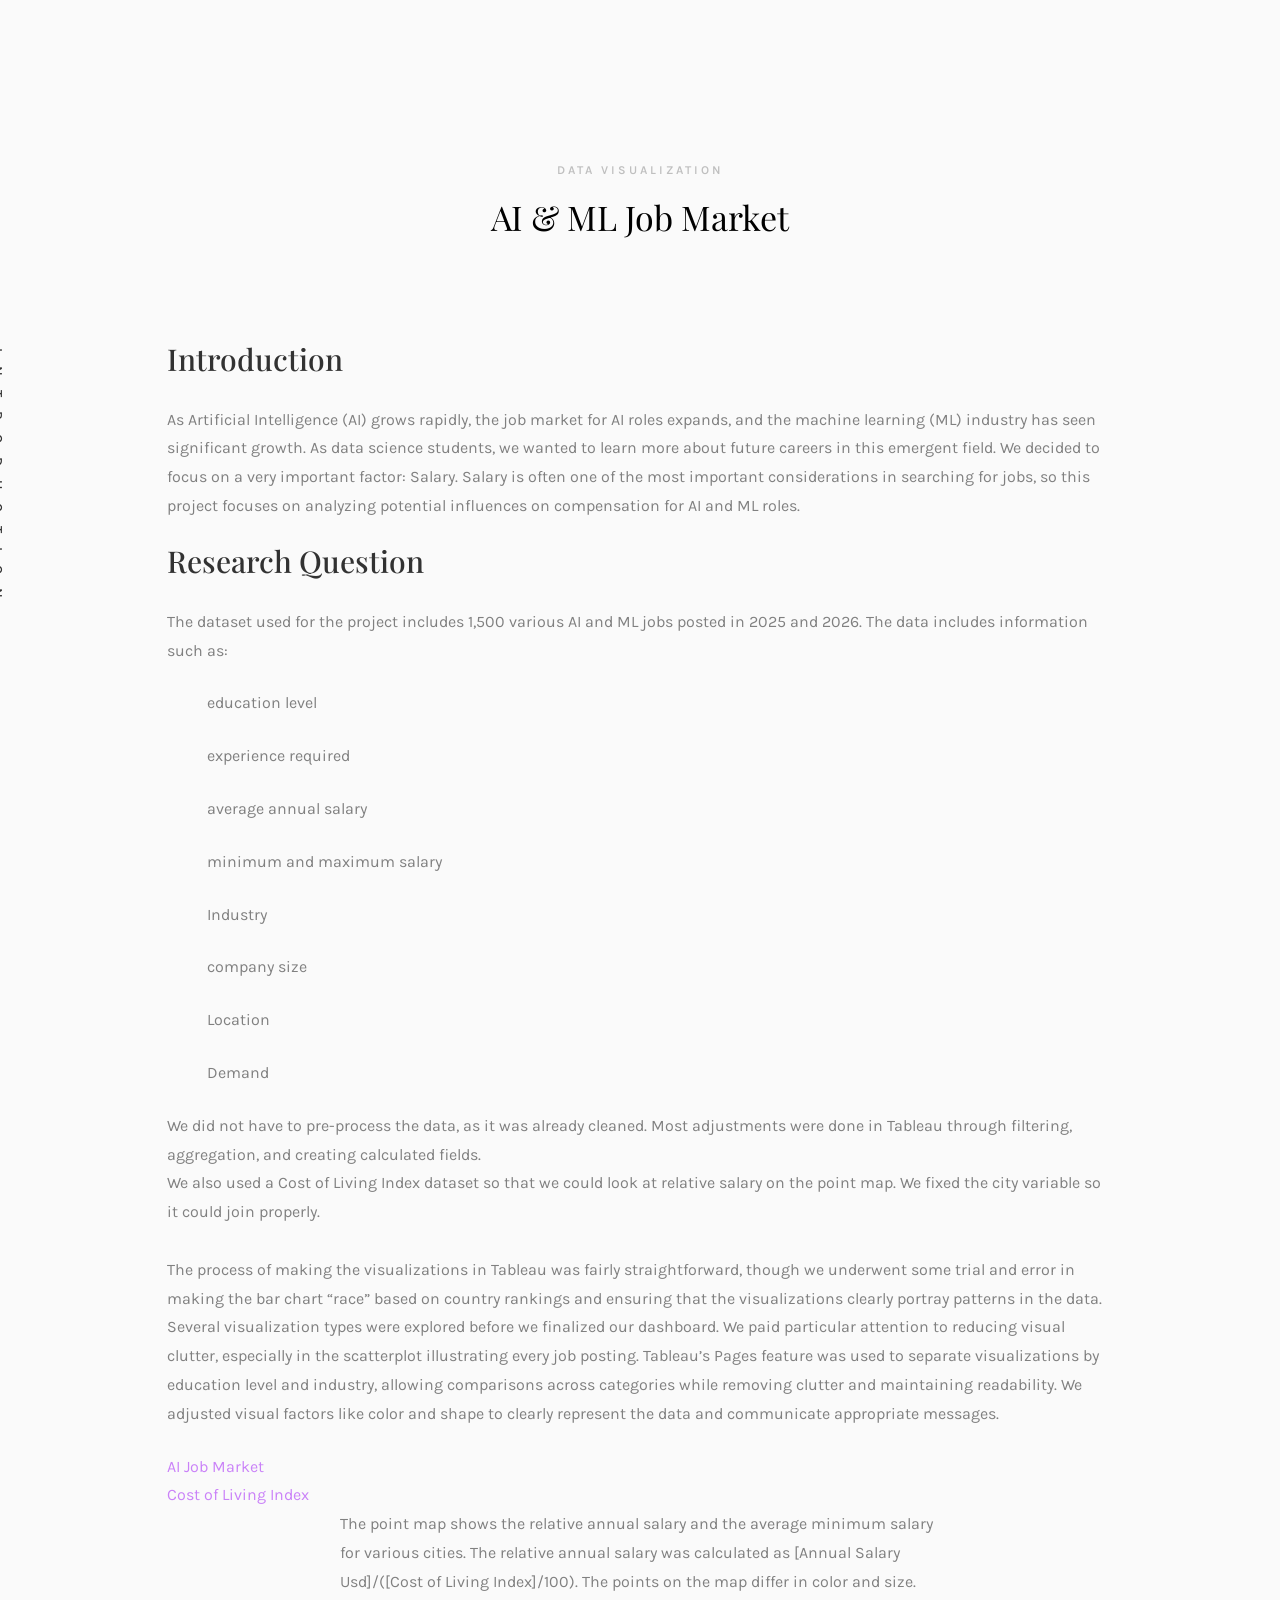
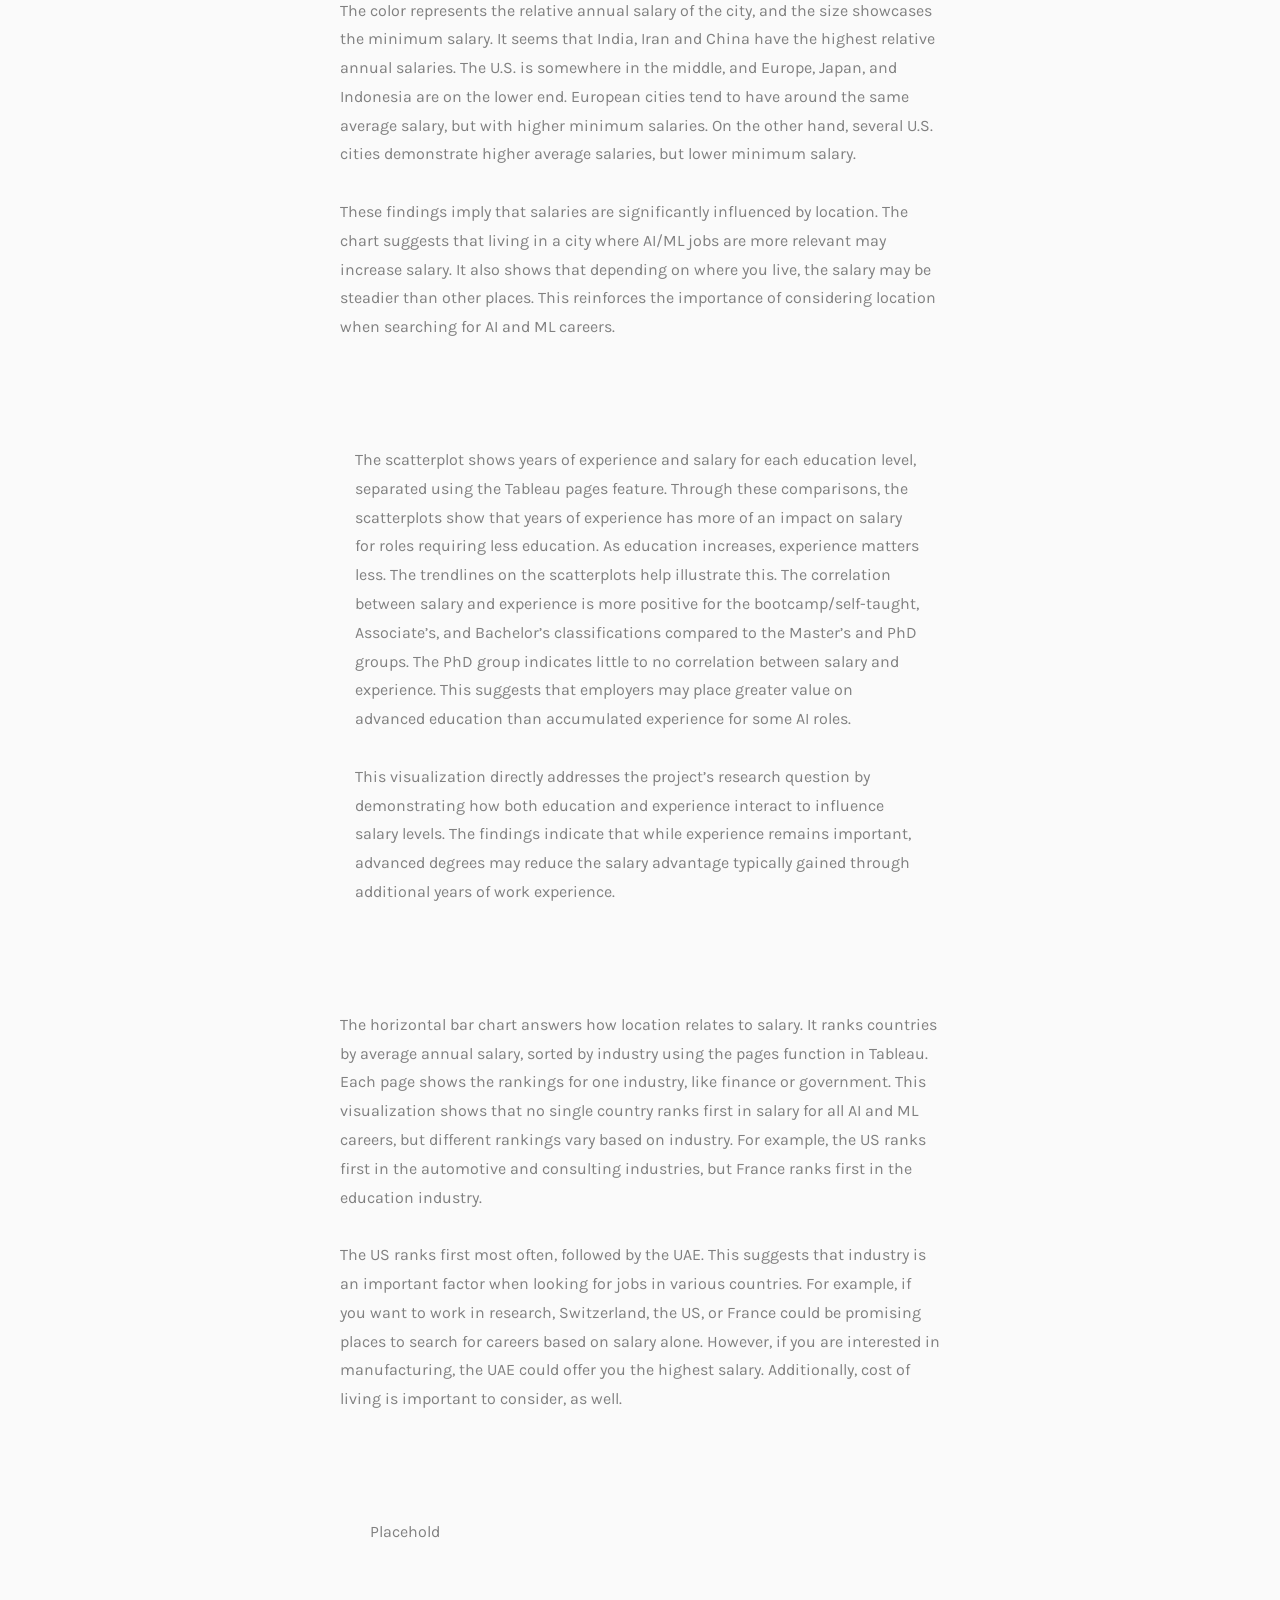
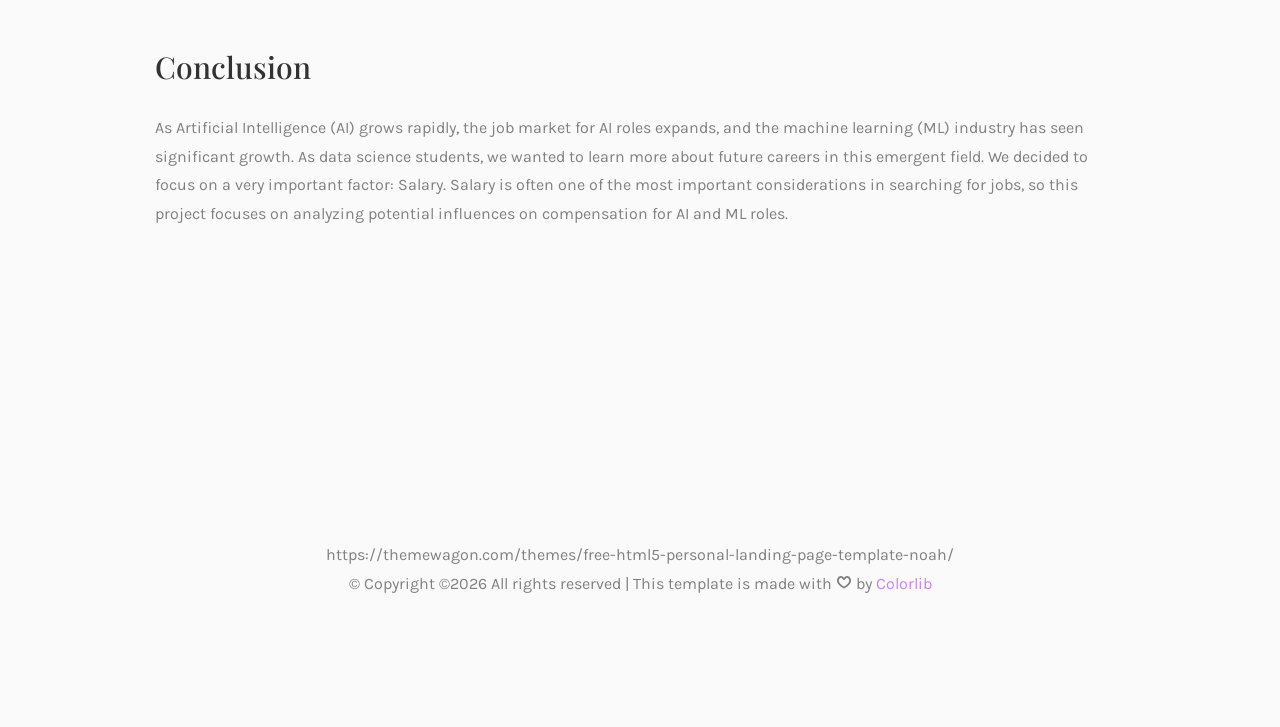
==== noah-master/index.html @ bf709974 "commit" ====
<!DOCTYPE HTML>
<html>
	<head>
	<meta charset="utf-8">
	<meta http-equiv="X-UA-Compatible" content="IE=edge">
	<title>Final Project</title>
	<meta name="viewport" content="width=device-width, initial-scale=1">
	<meta name="description" content="" />
	<meta name="keywords" content="" />
	<meta name="author" content="" />

	<link href="https://fonts.googleapis.com/css?family=Karla:400,700" rel="stylesheet">
	<link href="https://fonts.googleapis.com/css?family=Playfair+Display:400,400i,700" rel="stylesheet">
	
	<!-- Animate.css -->
	<link rel="stylesheet" href="css/animate.css">
	<!-- Icomoon Icon Fonts-->
	<link rel="stylesheet" href="css/icomoon.css">
	<!-- Bootstrap  -->
	<link rel="stylesheet" href="css/bootstrap.css">
	<!-- Owl Carousel -->
	<link rel="stylesheet" href="css/owl.carousel.min.css">
	<link rel="stylesheet" href="css/owl.theme.default.min.css">
	<!-- Magnific Popup -->
	<link rel="stylesheet" href="css/magnific-popup.css">

	<link rel="stylesheet" href="css/style.css">


	<!-- Modernizr JS -->
	<script src="js/modernizr-2.6.2.min.js"></script>
	<!-- FOR IE9 below -->
	<!--[if lt IE 9]>
	<script src="js/respond.min.js"></script>
	<![endif]-->

	</head>
	<body>	
	<div id="colorlib-page">
		<header>
		</header>
		<div id="colorlib-work">
			<div class="container">
				<div class="row">
					<div class="col-md-12 col-md-offset-0 text-center animate-box intro-heading">
						<span>DATA Visualization</span>
						<h2>AI & ML Job Market</h2>
					</div>
				</div>
				<div class="row">
					<div class="col-md-12">
						<div class="rotate">
							<h2 class="heading">Introduction</h2>
						</div>
					</div>
				</div>
				<div class="row">
					<div class="col-md-10 col-md-offset-1">
						<h2 class="heading">Introduction</h2>
						<p>
							As Artificial Intelligence (AI) grows rapidly, the job market for AI roles expands, and the machine learning (ML) industry has seen significant growth. As data science students, we wanted to learn more about future careers in this emergent field. We decided to focus on a very important factor: Salary. Salary is often one of the most important considerations in searching for jobs, so this project focuses on analyzing potential influences on compensation for AI and ML roles. 


						</p>
					</div>
				</div>
				<div class="row">
					<div class="col-md-10 col-md-offset-1">
						<h2 class="heading">Research Question</h2>
						<p>
							The dataset used for the project includes 1,500 various AI and ML jobs posted in 2025 and 2026. The data includes information such as:
						</p>
						<ul>
							<p>education level</p>
							<p>experience required</p>
							<p>average annual salary</p>
							<p>minimum and maximum salary</p>
							<p>Industry</p>
							<p>company size</p>
							<p>Location</p>
							<p>Demand</p>
						</ul>
						<p>
							We did not have to pre-process the data, as it was already cleaned. Most adjustments were done in Tableau through filtering, aggregation, and creating calculated fields.
							<br>We also used a Cost of Living Index dataset so that we could look at relative salary on the point map. We fixed the city variable so it could join properly. 

							<br><br>The process of making the visualizations in Tableau was fairly straightforward, though we underwent some trial and error in making the bar chart “race” based on country rankings and ensuring that the visualizations clearly portray patterns in the data. Several visualization types were explored before we finalized our dashboard. We paid particular attention to reducing visual clutter, especially in the scatterplot illustrating every job posting. Tableau’s Pages feature was used to separate visualizations by education level and industry, allowing comparisons across categories while removing clutter and maintaining readability. We adjusted visual factors like color and shape to clearly represent the data and communicate appropriate messages. 
							
						</p>
						<a href="https://www.kaggle.com/datasets/alitaqishah/ai-jobs-market-2025-2026-salaries">AI Job Market</a>
						<br><a href="https://github.com/prasertcbs/basic-dataset/blob/master/Cost_of_living_index.csv">Cost of Living Index</a>
						<br>
					</div>
				</div>
				<div class="row">
					<div class="col-md-10 col-md-offset-1">
						<div class="work-entry animate-box">
							<div class='tableauPlaceholder' id='viz1778435589645' style='position: relative'><noscript><a href='#'><img alt='Cities Relative Annual Salary &amp; Minimum Salary ' src='https:&#47;&#47;public.tableau.com&#47;static&#47;images&#47;Ci&#47;CitiesRelativeAnnualMinimumSalary&#47;PointMap&#47;1_rss.png' style='border: none' /></a></noscript><object class='tableauViz'  style='display:none;'><param name='host_url' value='https%3A%2F%2Fpublic.tableau.com%2F' /> <param name='embed_code_version' value='3' /> <param name='site_root' value='' /><param name='name' value='CitiesRelativeAnnualMinimumSalary&#47;PointMap' /><param name='tabs' value='no' /><param name='toolbar' value='yes' /><param name='static_image' value='https:&#47;&#47;public.tableau.com&#47;static&#47;images&#47;Ci&#47;CitiesRelativeAnnualMinimumSalary&#47;PointMap&#47;1.png' /> <param name='animate_transition' value='yes' /><param name='display_static_image' value='yes' /><param name='display_spinner' value='yes' /><param name='display_overlay' value='yes' /><param name='display_count' value='yes' /><param name='language' value='en-US' /><param name='filter' value='publish=yes' /></object></div>                <script type='text/javascript'>                    var divElement = document.getElementById('viz1778435589645');                    var vizElement = divElement.getElementsByTagName('object')[0];                    vizElement.style.width='100%';vizElement.style.height=(divElement.offsetWidth*0.75)+'px';                    var scriptElement = document.createElement('script');                    scriptElement.src = 'https://public.tableau.com/javascripts/api/viz_v1.js';                    vizElement.parentNode.insertBefore(scriptElement, vizElement);                </script>
							<div class="col-md-8 col-md-offset-2">
								<div class="desc">
									<p>The point map shows the relative annual salary and the average minimum salary for various cities. The relative annual salary was calculated as [Annual Salary Usd]/([Cost of Living Index]/100). The points on the map differ in color and size. The color represents the relative annual salary of the city, and the size showcases the minimum salary. 
										It seems that India, Iran and China have the highest relative annual salaries. The U.S. is somewhere in the middle, and Europe, Japan, and Indonesia are on the lower end. European cities tend to have around the same average salary, but with higher minimum salaries. On the other hand, several U.S. cities demonstrate higher average salaries, but lower minimum salary. 

										<br><br>These findings imply that salaries are significantly influenced by location. The chart suggests that living in a city where AI/ML jobs are more relevant may increase salary. It also shows that depending on where you live, the salary may be steadier than other places. This reinforces the importance of considering location when searching for AI and ML careers.
									</p>
								</div>
							</div>
						</div>
					</div>
					<div class="col-md-10 col-md-offset-1">
						<div class="work-entry animate-box">
								<div class='tableauPlaceholder' id='viz1778435666420' style='position: relative'><noscript><a href='#'><img alt='Years of Experience vs. Annual Salary ' src='https:&#47;&#47;public.tableau.com&#47;static&#47;images&#47;Ci&#47;CitiesRelativeAnnualMinimumSalary&#47;Experience_SalaryScatter&#47;1_rss.png' style='border: none' /></a></noscript><object class='tableauViz'  style='display:none;'><param name='host_url' value='https%3A%2F%2Fpublic.tableau.com%2F' /> <param name='embed_code_version' value='3' /> <param name='site_root' value='' /><param name='name' value='CitiesRelativeAnnualMinimumSalary&#47;Experience_SalaryScatter' /><param name='tabs' value='no' /><param name='toolbar' value='yes' /><param name='static_image' value='https:&#47;&#47;public.tableau.com&#47;static&#47;images&#47;Ci&#47;CitiesRelativeAnnualMinimumSalary&#47;Experience_SalaryScatter&#47;1.png' /> <param name='animate_transition' value='yes' /><param name='display_static_image' value='yes' /><param name='display_spinner' value='yes' /><param name='display_overlay' value='yes' /><param name='display_count' value='yes' /><param name='language' value='en-US' /><param name='filter' value='publish=yes' /></object></div>                <script type='text/javascript'>                    var divElement = document.getElementById('viz1778435666420');                    var vizElement = divElement.getElementsByTagName('object')[0];                    vizElement.style.width='100%';vizElement.style.height=(divElement.offsetWidth*0.75)+'px';                    var scriptElement = document.createElement('script');                    scriptElement.src = 'https://public.tableau.com/javascripts/api/viz_v1.js';                    vizElement.parentNode.insertBefore(scriptElement, vizElement);                </script>							<div class="col-md-8 col-md-offset-2">
									<div class="col-md-12 col-md-offset-0">
										<div class="desc">
											<p>The scatterplot shows years of experience and salary for each education level, separated using the Tableau pages feature. Through these comparisons, the scatterplots show that years of experience has more of an impact on salary for roles requiring less education. As education increases, experience matters less. The trendlines on the scatterplots help illustrate this. The correlation between salary and experience is more positive for the bootcamp/self-taught, Associate’s, and Bachelor’s classifications compared to the Master’s and PhD groups. The PhD group indicates little to no correlation between salary and experience. This suggests that employers may place greater value on advanced education than accumulated experience for some AI roles. 

												<br><br>This visualization directly addresses the project’s research question by demonstrating how both education and experience interact to influence salary levels. The findings indicate that while experience remains important, advanced degrees may reduce the salary advantage typically gained through additional years of work experience.
											</p>
										</div>
									</div>
								</div>
							</div>
						</div>
					<div class="col-md-10 col-md-offset-1">
						<div class="work-entry animate-box">
							<div class='tableauPlaceholder' id='viz1778435737169' style='position: relative'><noscript><a href='#'><img alt='Countries Ranked by Average Salary - Government ' src='https:&#47;&#47;public.tableau.com&#47;static&#47;images&#47;Ci&#47;CitiesRelativeAnnualMinimumSalary&#47;CountriesRankedBarChartRace&#47;1_rss.png' style='border: none' /></a></noscript><object class='tableauViz'  style='display:none;'><param name='host_url' value='https%3A%2F%2Fpublic.tableau.com%2F' /> <param name='embed_code_version' value='3' /> <param name='site_root' value='' /><param name='name' value='CitiesRelativeAnnualMinimumSalary&#47;CountriesRankedBarChartRace' /><param name='tabs' value='no' /><param name='toolbar' value='yes' /><param name='static_image' value='https:&#47;&#47;public.tableau.com&#47;static&#47;images&#47;Ci&#47;CitiesRelativeAnnualMinimumSalary&#47;CountriesRankedBarChartRace&#47;1.png' /> <param name='animate_transition' value='yes' /><param name='display_static_image' value='yes' /><param name='display_spinner' value='yes' /><param name='display_overlay' value='yes' /><param name='display_count' value='yes' /><param name='language' value='en-US' /><param name='filter' value='publish=yes' /></object></div>                <script type='text/javascript'>                    var divElement = document.getElementById('viz1778435737169');                    var vizElement = divElement.getElementsByTagName('object')[0];                    vizElement.style.width='100%';vizElement.style.height=(divElement.offsetWidth*0.50)+'px';                    var scriptElement = document.createElement('script');                    scriptElement.src = 'https://public.tableau.com/javascripts/api/viz_v1.js';                    vizElement.parentNode.insertBefore(scriptElement, vizElement);                </script>
							<div class="col-md-8 col-md-offset-2">
								<div class="desc">
									<p>The horizontal bar chart answers how location relates to salary. It ranks countries by average annual salary, sorted by industry using the pages function in Tableau. Each page shows the rankings for one industry, like finance or government. This visualization shows that no single country ranks first in salary for all AI and ML careers, but different rankings vary based on industry. For example, the US ranks first in the automotive and consulting industries, but France ranks first in the education industry. 

									<br><br>The US ranks first most often, followed by the UAE. This suggests that industry is an important factor when looking for jobs in various countries. For example, if you want to work in research, Switzerland, the US, or France could be promising places to search for careers based on salary alone. However, if you are interested in manufacturing, the UAE could offer you the highest salary. Additionally, cost of living is important to consider, as well. 
									</p>
								</div>
							</div>
						</div>
					</div>
					<div class="col-md-12 col-md-offset-0">
						<div class="work-entry animate-box">
							<div class='tableauPlaceholder' id='viz1778440912770' style='position: relative'><noscript><a href='#'><img alt='AI Jobs Demand and Salary ' src='https:&#47;&#47;public.tableau.com&#47;static&#47;images&#47;Ci&#47;CitiesRelativeAnnualMinimumSalary&#47;AIJobsDemansandSalary&#47;1_rss.png' style='border: none' /></a></noscript><object class='tableauViz'  style='display:none;'><param name='host_url' value='https%3A%2F%2Fpublic.tableau.com%2F' /> <param name='embed_code_version' value='3' /> <param name='site_root' value='' /><param name='name' value='CitiesRelativeAnnualMinimumSalary&#47;AIJobsDemansandSalary' /><param name='tabs' value='no' /><param name='toolbar' value='yes' /><param name='static_image' value='https:&#47;&#47;public.tableau.com&#47;static&#47;images&#47;Ci&#47;CitiesRelativeAnnualMinimumSalary&#47;AIJobsDemansandSalary&#47;1.png' /> <param name='animate_transition' value='yes' /><param name='display_static_image' value='yes' /><param name='display_spinner' value='yes' /><param name='display_overlay' value='yes' /><param name='display_count' value='yes' /><param name='language' value='en-US' /><param name='filter' value='publish=yes' /></object></div>                <script type='text/javascript'>                    var divElement = document.getElementById('viz1778440912770');                    var vizElement = divElement.getElementsByTagName('object')[0];                    vizElement.style.width='100%';vizElement.style.height=(divElement.offsetWidth*0.55)+'px';                    var scriptElement = document.createElement('script');                    scriptElement.src = 'https://public.tableau.com/javascripts/api/viz_v1.js';                    vizElement.parentNode.insertBefore(scriptElement, vizElement);                </script>
							<div class="col-md-7 col-md-offset-3">
								<div class="desc">
									<p>Placehold</p>
								</div>
							</div>
						</div>
					</div>
					<div class="row">
					<div class="col-md-10 col-md-offset-1">
						<h2 class="heading">Conclusion</h2>
						<p>
							As Artificial Intelligence (AI) grows rapidly, the job market for AI roles expands, and the machine learning (ML) industry has seen significant growth. As data science students, we wanted to learn more about future careers in this emergent field. We decided to focus on a very important factor: Salary. Salary is often one of the most important considerations in searching for jobs, so this project focuses on analyzing potential influences on compensation for AI and ML roles. 
						</p>
					</div>
				</div>
				</div>
			</div>
		</div>

		<footer>
			<div id="footer">
				<div class="container">
					<div class="row">
						<div class="col-md-12 text-center">
							<p>
								 https://themewagon.com/themes/free-html5-personal-landing-page-template-noah/<br>
								&copy; <!-- Link back to Colorlib can't be removed. Template is licensed under CC BY 3.0. -->
Copyright &copy;<script>document.write(new Date().getFullYear());</script> All rights reserved | This template is made with <i class="icon-heart4" aria-hidden="true"></i> by <a href="https://colorlib.com" target="_blank">Colorlib</a>
<!-- Link back to Colorlib can't be removed. Template is licensed under CC BY 3.0. -->
							</p>
						</div>
					</div>
				</div>
			</div>
		</footer>
	
	</div>

	<!-- jQuery -->
	<script src="js/jquery.min.js"></script>
	<!-- jQuery Easing -->
	<script src="js/jquery.easing.1.3.js"></script>
	<!-- Bootstrap -->
	<script src="js/bootstrap.min.js"></script>
	<!-- Waypoints -->
	<script src="js/jquery.waypoints.min.js"></script>
	<!-- Owl Carousel -->
	<script src="js/owl.carousel.min.js"></script>
	<!-- Magnific Popup -->
	<script src="js/jquery.magnific-popup.min.js"></script>
	<script src="js/magnific-popup-options.js"></script>

	<!-- Main JS (Do not remove) -->
	<script src="js/main.js"></script>

	</body>
</html>
---- noah-master/css/icomoon.css ----
@font-face {
  font-family: 'icomoon';
  src:  url('fonts/icomoon.eot?tmere9');
  src:  url('fonts/icomoon.eot?tmere9#iefix') format('embedded-opentype'),
    url('fonts/icomoon.ttf?tmere9') format('truetype'),
    url('fonts/icomoon.woff?tmere9') format('woff'),
    url('fonts/icomoon.svg?tmere9#icomoon') format('svg');
  font-weight: normal;
  font-style: normal;
}

[class^="icon-"], [class*=" icon-"] {
  /* use !important to prevent issues with browser extensions that change fonts */
  font-family: 'icomoon' !important;
  speak: none;
  font-style: normal;
  font-weight: normal;
  font-variant: normal;
  text-transform: none;
  line-height: 1;

  /* Better Font Rendering =========== */
  -webkit-font-smoothing: antialiased;
  -moz-osx-font-smoothing: grayscale;
}

.icon-activity:before {
  content: "\e900";
}
.icon-airplay:before {
  content: "\e901";
}
.icon-alert-circle:before {
  content: "\e902";
}
.icon-alert-octagon:before {
  content: "\e903";
}
.icon-alert-triangle:before {
  content: "\e904";
}
.icon-align-center:before {
  content: "\e905";
}
.icon-align-justify:before {
  content: "\e906";
}
.icon-align-left:before {
  content: "\e907";
}
.icon-align-right:before {
  content: "\e908";
}
.icon-anchor:before {
  content: "\e909";
}
.icon-aperture:before {
  content: "\e90a";
}
.icon-arrow-down3:before {
  content: "\e90b";
}
.icon-arrow-down-circle:before {
  content: "\e90c";
}
.icon-arrow-down-left3:before {
  content: "\e90d";
}
.icon-arrow-down-right3:before {
  content: "\e90e";
}
.icon-arrow-left3:before {
  content: "\e90f";
}
.icon-arrow-left-circle:before {
  content: "\e910";
}
.icon-arrow-right3:before {
  content: "\e911";
}
.icon-arrow-right-circle:before {
  content: "\e912";
}
.icon-arrow-up3:before {
  content: "\e913";
}
.icon-arrow-up-circle:before {
  content: "\e914";
}
.icon-arrow-up-left3:before {
  content: "\e915";
}
.icon-arrow-up-right3:before {
  content: "\e916";
}
.icon-at-sign:before {
  content: "\e917";
}
.icon-award:before {
  content: "\e918";
}
.icon-bar-chart:before {
  content: "\e919";
}
.icon-bar-chart-2:before {
  content: "\e91a";
}
.icon-battery:before {
  content: "\e91b";
}
.icon-battery-charging:before {
  content: "\e91c";
}
.icon-bell2:before {
  content: "\e91d";
}
.icon-bell-off:before {
  content: "\e91e";
}
.icon-bluetooth:before {
  content: "\e91f";
}
.icon-bold2:before {
  content: "\e920";
}
.icon-book2:before {
  content: "\e921";
}
.icon-book-open:before {
  content: "\e922";
}
.icon-bookmark2:before {
  content: "\e923";
}
.icon-box:before {
  content: "\e924";
}
.icon-briefcase2:before {
  content: "\e925";
}
.icon-calendar2:before {
  content: "\e926";
}
.icon-camera2:before {
  content: "\e927";
}
.icon-camera-off:before {
  content: "\e928";
}
.icon-cast:before {
  content: "\e929";
}
.icon-check:before {
  content: "\e92a";
}
.icon-check-circle:before {
  content: "\e92b";
}
.icon-check-square:before {
  content: "\e92c";
}
.icon-chevron-down:before {
  content: "\e92d";
}
.icon-chevron-left:before {
  content: "\e92e";
}
.icon-chevron-right:before {
  content: "\e92f";
}
.icon-chevron-up:before {
  content: "\e930";
}
.icon-chevrons-down:before {
  content: "\e931";
}
.icon-chevrons-left:before {
  content: "\e932";
}
.icon-chevrons-right:before {
  content: "\e933";
}
.icon-chevrons-up:before {
  content: "\e934";
}
.icon-chrome2:before {
  content: "\e935";
}
.icon-circle:before {
  content: "\e936";
}
.icon-clipboard2:before {
  content: "\e937";
}
.icon-clock3:before {
  content: "\e938";
}
.icon-cloud2:before {
  content: "\e939";
}
.icon-cloud-drizzle:before {
  content: "\e93a";
}
.icon-cloud-lightning:before {
  content: "\e93b";
}
.icon-cloud-off:before {
  content: "\e93c";
}
.icon-cloud-rain:before {
  content: "\e93d";
}
.icon-cloud-snow:before {
  content: "\e93e";
}
.icon-code:before {
  content: "\e93f";
}
.icon-codepen2:before {
  content: "\e940";
}
.icon-command2:before {
  content: "\e941";
}
.icon-compass3:before {
  content: "\e942";
}
.icon-copy2:before {
  content: "\e943";
}
.icon-corner-down-left:before {
  content: "\e944";
}
.icon-corner-down-right:before {
  content: "\e945";
}
.icon-corner-left-down:before {
  content: "\e946";
}
.icon-corner-left-up:before {
  content: "\e947";
}
.icon-corner-right-down:before {
  content: "\e948";
}
.icon-corner-right-up:before {
  content: "\e949";
}
.icon-corner-up-left:before {
  content: "\e94a";
}
.icon-corner-up-right:before {
  content: "\e94b";
}
.icon-cpu:before {
  content: "\e94c";
}
.icon-credit-card2:before {
  content: "\e94d";
}
.icon-crop2:before {
  content: "\e94e";
}
.icon-crosshair:before {
  content: "\e94f";
}
.icon-database2:before {
  content: "\e950";
}
.icon-delete:before {
  content: "\e951";
}
.icon-disc:before {
  content: "\e952";
}
.icon-dollar-sign:before {
  content: "\e953";
}
.icon-download4:before {
  content: "\e954";
}
.icon-download-cloud:before {
  content: "\e955";
}
.icon-droplet2:before {
  content: "\e956";
}
.icon-edit:before {
  content: "\e957";
}
.icon-edit-2:before {
  content: "\e958";
}
.icon-edit-3:before {
  content: "\e959";
}
.icon-external-link:before {
  content: "\e95a";
}
.icon-eye2:before {
  content: "\e95b";
}
.icon-eye-off:before {
  content: "\e95c";
}
.icon-facebook3:before {
  content: "\e95d";
}
.icon-fast-forward:before {
  content: "\e95e";
}
.icon-feather:before {
  content: "\e95f";
}
.icon-file:before {
  content: "\e960";
}
.icon-file-minus:before {
  content: "\e961";
}
.icon-file-plus:before {
  content: "\e962";
}
.icon-file-text3:before {
  content: "\e963";
}
.icon-film2:before {
  content: "\e964";
}
.icon-filter2:before {
  content: "\e965";
}
.icon-flag2:before {
  content: "\e966";
}
.icon-folder2:before {
  content: "\e967";
}
.icon-folder-minus2:before {
  content: "\e968";
}
.icon-folder-plus2:before {
  content: "\e969";
}
.icon-git-branch:before {
  content: "\e96a";
}
.icon-git-commit:before {
  content: "\e96b";
}
.icon-git-merge:before {
  content: "\e96c";
}
.icon-git-pull-request:before {
  content: "\e96d";
}
.icon-github2:before {
  content: "\e96e";
}
.icon-gitlab:before {
  content: "\e96f";
}
.icon-globe:before {
  content: "\e970";
}
.icon-grid:before {
  content: "\e971";
}
.icon-hard-drive:before {
  content: "\e972";
}
.icon-hash:before {
  content: "\e973";
}
.icon-headphones2:before {
  content: "\e974";
}
.icon-heart2:before {
  content: "\e975";
}
.icon-help-circle:before {
  content: "\e976";
}
.icon-home4:before {
  content: "\e977";
}
.icon-image2:before {
  content: "\e978";
}
.icon-inbox:before {
  content: "\e979";
}
.icon-info2:before {
  content: "\e97a";
}
.icon-instagram2:before {
  content: "\e97b";
}
.icon-italic2:before {
  content: "\e97c";
}
.icon-layers:before {
  content: "\e97d";
}
.icon-layout:before {
  content: "\e97e";
}
.icon-life-buoy:before {
  content: "\e97f";
}
.icon-link2:before {
  content: "\e980";
}
.icon-link-2:before {
  content: "\e981";
}
.icon-linkedin3:before {
  content: "\e982";
}
.icon-list3:before {
  content: "\e983";
}
.icon-loader:before {
  content: "\e984";
}
.icon-lock2:before {
  content: "\e985";
}
.icon-log-in:before {
  content: "\e986";
}
.icon-log-out:before {
  content: "\e987";
}
.icon-mail5:before {
  content: "\e988";
}
.icon-map3:before {
  content: "\e989";
}
.icon-map-pin:before {
  content: "\e98a";
}
.icon-maximize:before {
  content: "\e98b";
}
.icon-maximize-2:before {
  content: "\e98c";
}
.icon-menu5:before {
  content: "\e98d";
}
.icon-message-circle:before {
  content: "\e98e";
}
.icon-message-square:before {
  content: "\e98f";
}
.icon-mic2:before {
  content: "\e990";
}
.icon-mic-off:before {
  content: "\e991";
}
.icon-minimize:before {
  content: "\e992";
}
.icon-minimize-2:before {
  content: "\e993";
}
.icon-minus2:before {
  content: "\e994";
}
.icon-minus-circle:before {
  content: "\e995";
}
.icon-minus-square:before {
  content: "\e996";
}
.icon-monitor:before {
  content: "\e997";
}
.icon-moon:before {
  content: "\e998";
}
.icon-more-horizontal:before {
  content: "\e999";
}
.icon-more-vertical:before {
  content: "\e99a";
}
.icon-move:before {
  content: "\e99b";
}
.icon-music2:before {
  content: "\e99c";
}
.icon-navigation:before {
  content: "\e99d";
}
.icon-navigation-2:before {
  content: "\e99e";
}
.icon-octagon:before {
  content: "\e99f";
}
.icon-package:before {
  content: "\e9a0";
}
.icon-paperclip:before {
  content: "\e9a1";
}
.icon-pause3:before {
  content: "\e9a2";
}
.icon-pause-circle:before {
  content: "\e9a3";
}
.icon-percent:before {
  content: "\e9a4";
}
.icon-phone2:before {
  content: "\e9a5";
}
.icon-phone-call:before {
  content: "\e9a6";
}
.icon-phone-forwarded:before {
  content: "\e9a7";
}
.icon-phone-incoming:before {
  content: "\e9a8";
}
.icon-phone-missed:before {
  content: "\e9a9";
}
.icon-phone-off:before {
  content: "\e9aa";
}
.icon-phone-outgoing:before {
  content: "\e9ab";
}
.icon-pie-chart2:before {
  content: "\e9ac";
}
.icon-play4:before {
  content: "\e9ad";
}
.icon-play-circle:before {
  content: "\e9ae";
}
.icon-plus2:before {
  content: "\e9af";
}
.icon-plus-circle:before {
  content: "\e9b0";
}
.icon-plus-square:before {
  content: "\e9b1";
}
.icon-pocket:before {
  content: "\e9b2";
}
.icon-power2:before {
  content: "\e9b3";
}
.icon-printer2:before {
  content: "\e9b4";
}
.icon-radio:before {
  content: "\e9b5";
}
.icon-refresh-ccw:before {
  content: "\e9b6";
}
.icon-refresh-cw:before {
  content: "\e9b7";
}
.icon-repeat:before {
  content: "\e9b8";
}
.icon-rewind:before {
  content: "\e9b9";
}
.icon-rotate-ccw:before {
  content: "\e9ba";
}
.icon-rotate-cw:before {
  content: "\e9bb";
}
.icon-rss3:before {
  content: "\e9bc";
}
.icon-save:before {
  content: "\e9bd";
}
.icon-scissors2:before {
  content: "\e9be";
}
.icon-search2:before {
  content: "\e9bf";
}
.icon-send:before {
  content: "\e9c0";
}
.icon-server:before {
  content: "\e9c1";
}
.icon-settings:before {
  content: "\e9c2";
}
.icon-share3:before {
  content: "\e9c3";
}
.icon-share-2:before {
  content: "\e9c4";
}
.icon-shield2:before {
  content: "\e9c5";
}
.icon-shield-off:before {
  content: "\e9c6";
}
.icon-shopping-bag:before {
  content: "\e9c7";
}
.icon-shopping-cart:before {
  content: "\e9c8";
}
.icon-shuffle2:before {
  content: "\e9c9";
}
.icon-sidebar:before {
  content: "\e9ca";
}
.icon-skip-back:before {
  content: "\e9cb";
}
.icon-skip-forward:before {
  content: "\e9cc";
}
.icon-slack:before {
  content: "\e9cd";
}
.icon-slash:before {
  content: "\e9ce";
}
.icon-sliders:before {
  content: "\e9cf";
}
.icon-smartphone:before {
  content: "\e9d0";
}
.icon-speaker:before {
  content: "\e9d1";
}
.icon-square:before {
  content: "\e9d2";
}
.icon-star:before {
  content: "\e9d3";
}
.icon-stop-circle:before {
  content: "\e9d4";
}
.icon-sun2:before {
  content: "\e9d5";
}
.icon-sunrise:before {
  content: "\e9d6";
}
.icon-sunset:before {
  content: "\e9d7";
}
.icon-tablet2:before {
  content: "\e9d8";
}
.icon-tag:before {
  content: "\e9d9";
}
.icon-target2:before {
  content: "\e9da";
}
.icon-terminal2:before {
  content: "\e9db";
}
.icon-thermometer:before {
  content: "\e9dc";
}
.icon-thumbs-down:before {
  content: "\e9dd";
}
.icon-thumbs-up:before {
  content: "\e9de";
}
.icon-toggle-left:before {
  content: "\e9df";
}
.icon-toggle-right:before {
  content: "\e9e0";
}
.icon-trash:before {
  content: "\e9e1";
}
.icon-trash-2:before {
  content: "\e9e2";
}
.icon-trending-down:before {
  content: "\e9e3";
}
.icon-trending-up:before {
  content: "\e9e4";
}
.icon-triangle:before {
  content: "\e9e5";
}
.icon-truck2:before {
  content: "\e9e6";
}
.icon-tv2:before {
  content: "\e9e7";
}
.icon-twitter2:before {
  content: "\e9e8";
}
.icon-type:before {
  content: "\e9e9";
}
.icon-umbrella:before {
  content: "\e9ea";
}
.icon-underline2:before {
  content: "\e9eb";
}
.icon-unlock:before {
  content: "\e9ec";
}
.icon-upload4:before {
  content: "\e9ed";
}
.icon-upload-cloud:before {
  content: "\e9ee";
}
.icon-user2:before {
  content: "\e9ef";
}
.icon-user-check2:before {
  content: "\e9f0";
}
.icon-user-minus2:before {
  content: "\e9f1";
}
.icon-user-plus2:before {
  content: "\e9f2";
}
.icon-user-x:before {
  content: "\e9f3";
}
.icon-users2:before {
  content: "\e9f4";
}
.icon-video:before {
  content: "\e9f5";
}
.icon-video-off:before {
  content: "\e9f6";
}
.icon-voicemail:before {
  content: "\e9f7";
}
.icon-volume:before {
  content: "\e9f8";
}
.icon-volume-1:before {
  content: "\e9f9";
}
.icon-volume-2:before {
  content: "\e9fa";
}
.icon-volume-x:before {
  content: "\e9fb";
}
.icon-watch:before {
  content: "\e9fc";
}
.icon-wifi:before {
  content: "\e9fd";
}
.icon-wifi-off:before {
  content: "\e9fe";
}
.icon-wind:before {
  content: "\e9ff";
}
.icon-x:before {
  content: "\ea00";
}
.icon-x-circle:before {
  content: "\ea01";
}
.icon-x-square:before {
  content: "\ea02";
}
.icon-zap:before {
  content: "\ea03";
}
.icon-zap-off:before {
  content: "\ea04";
}
.icon-zoom-in2:before {
  content: "\ea05";
}
.icon-zoom-out2:before {
  content: "\ea06";
}
.icon-times:before {
  content: "\ea07";
}
.icon-tick:before {
  content: "\ea08";
}
.icon-plus3:before {
  content: "\ea09";
}
.icon-minus3:before {
  content: "\ea0a";
}
.icon-equals:before {
  content: "\ea0b";
}
.icon-divide:before {
  content: "\ea0c";
}
.icon-chevron-right2:before {
  content: "\ea0d";
}
.icon-chevron-left2:before {
  content: "\ea0e";
}
.icon-arrow-right-thick:before {
  content: "\ea0f";
}
.icon-arrow-left-thick:before {
  content: "\ea10";
}
.icon-th-small:before {
  content: "\ea11";
}
.icon-th-menu:before {
  content: "\ea12";
}
.icon-th-list:before {
  content: "\ea13";
}
.icon-th-large:before {
  content: "\ea14";
}
.icon-home5:before {
  content: "\ea15";
}
.icon-arrow-forward:before {
  content: "\ea16";
}
.icon-arrow-back:before {
  content: "\ea17";
}
.icon-rss4:before {
  content: "\ea18";
}
.icon-location3:before {
  content: "\ea19";
}
.icon-link3:before {
  content: "\ea1a";
}
.icon-image3:before {
  content: "\ea1b";
}
.icon-arrow-up-thick:before {
  content: "\ea1c";
}
.icon-arrow-down-thick:before {
  content: "\ea1d";
}
.icon-starburst:before {
  content: "\ea1e";
}
.icon-starburst-outline:before {
  content: "\ea1f";
}
.icon-star2:before {
  content: "\ea20";
}
.icon-flow-children:before {
  content: "\ea21";
}
.icon-export:before {
  content: "\ea22";
}
.icon-delete2:before {
  content: "\ea23";
}
.icon-delete-outline:before {
  content: "\ea24";
}
.icon-cloud-storage:before {
  content: "\ea25";
}
.icon-wi-fi:before {
  content: "\ea26";
}
.icon-heart3:before {
  content: "\ea27";
}
.icon-flash:before {
  content: "\ea28";
}
.icon-cancel:before {
  content: "\ea29";
}
.icon-backspace:before {
  content: "\ea2a";
}
.icon-attachment2:before {
  content: "\ea2b";
}
.icon-arrow-move:before {
  content: "\ea2c";
}
.icon-warning2:before {
  content: "\ea2d";
}
.icon-user3:before {
  content: "\ea2e";
}
.icon-radar:before {
  content: "\ea2f";
}
.icon-lock-open:before {
  content: "\ea30";
}
.icon-lock-closed:before {
  content: "\ea31";
}
.icon-location-arrow:before {
  content: "\ea32";
}
.icon-info3:before {
  content: "\ea33";
}
.icon-user-delete:before {
  content: "\ea34";
}
.icon-user-add:before {
  content: "\ea35";
}
.icon-media-pause:before {
  content: "\ea36";
}
.icon-group:before {
  content: "\ea37";
}
.icon-chart-pie:before {
  content: "\ea38";
}
.icon-chart-line:before {
  content: "\ea39";
}
.icon-chart-bar:before {
  content: "\ea3a";
}
.icon-chart-area:before {
  content: "\ea3b";
}
.icon-video2:before {
  content: "\ea3c";
}
.icon-point-of-interest:before {
  content: "\ea3d";
}
.icon-infinity:before {
  content: "\ea3e";
}
.icon-globe2:before {
  content: "\ea3f";
}
.icon-eye3:before {
  content: "\ea40";
}
.icon-cog2:before {
  content: "\ea41";
}
.icon-camera3:before {
  content: "\ea42";
}
.icon-upload5:before {
  content: "\ea43";
}
.icon-scissors3:before {
  content: "\ea44";
}
.icon-refresh:before {
  content: "\ea45";
}
.icon-pin:before {
  content: "\ea46";
}
.icon-key3:before {
  content: "\ea47";
}
.icon-info-large:before {
  content: "\ea48";
}
.icon-eject2:before {
  content: "\ea49";
}
.icon-download5:before {
  content: "\ea4a";
}
.icon-zoom:before {
  content: "\ea4b";
}
.icon-zoom-out3:before {
  content: "\ea4c";
}
.icon-zoom-in3:before {
  content: "\ea4d";
}
.icon-sort-numerically:before {
  content: "\ea4e";
}
.icon-sort-alphabetically:before {
  content: "\ea4f";
}
.icon-input-checked:before {
  content: "\ea50";
}
.icon-calender:before {
  content: "\ea51";
}
.icon-world:before {
  content: "\ea52";
}
.icon-notes:before {
  content: "\ea53";
}
.icon-code2:before {
  content: "\ea54";
}
.icon-arrow-sync:before {
  content: "\ea55";
}
.icon-arrow-shuffle:before {
  content: "\ea56";
}
.icon-arrow-repeat:before {
  content: "\ea57";
}
.icon-arrow-minimise:before {
  content: "\ea58";
}
.icon-arrow-maximise:before {
  content: "\ea59";
}
.icon-arrow-loop:before {
  content: "\ea5a";
}
.icon-anchor2:before {
  content: "\ea5b";
}
.icon-spanner:before {
  content: "\ea5c";
}
.icon-puzzle:before {
  content: "\ea5d";
}
.icon-power3:before {
  content: "\ea5e";
}
.icon-plane:before {
  content: "\ea5f";
}
.icon-pi:before {
  content: "\ea60";
}
.icon-phone3:before {
  content: "\ea61";
}
.icon-microphone:before {
  content: "\ea62";
}
.icon-media-rewind:before {
  content: "\ea63";
}
.icon-flag3:before {
  content: "\ea64";
}
.icon-adjust-brightness:before {
  content: "\ea65";
}
.icon-waves:before {
  content: "\ea66";
}
.icon-social-twitter:before {
  content: "\ea67";
}
.icon-social-facebook:before {
  content: "\ea68";
}
.icon-social-dribbble:before {
  content: "\ea69";
}
.icon-media-stop:before {
  content: "\ea6a";
}
.icon-media-record:before {
  content: "\ea6b";
}
.icon-media-play:before {
  content: "\ea6c";
}
.icon-media-fast-forward:before {
  content: "\ea6d";
}
.icon-media-eject:before {
  content: "\ea6e";
}
.icon-social-vimeo:before {
  content: "\ea6f";
}
.icon-social-tumbler:before {
  content: "\ea70";
}
.icon-social-skype:before {
  content: "\ea71";
}
.icon-social-pinterest:before {
  content: "\ea72";
}
.icon-social-linkedin:before {
  content: "\ea73";
}
.icon-social-last-fm:before {
  content: "\ea74";
}
.icon-social-github:before {
  content: "\ea75";
}
.icon-social-flickr:before {
  content: "\ea76";
}
.icon-at:before {
  content: "\ea77";
}
.icon-times-outline:before {
  content: "\ea78";
}
.icon-plus-outline:before {
  content: "\ea79";
}
.icon-minus-outline:before {
  content: "\ea7a";
}
.icon-tick-outline:before {
  content: "\ea7b";
}
.icon-th-large-outline:before {
  content: "\ea7c";
}
.icon-equals-outline:before {
  content: "\ea7d";
}
.icon-divide-outline:before {
  content: "\ea7e";
}
.icon-chevron-right-outline:before {
  content: "\ea7f";
}
.icon-chevron-left-outline:before {
  content: "\ea80";
}
.icon-arrow-right-outline:before {
  content: "\ea81";
}
.icon-arrow-left-outline:before {
  content: "\ea82";
}
.icon-th-small-outline:before {
  content: "\ea83";
}
.icon-th-menu-outline:before {
  content: "\ea84";
}
.icon-th-list-outline:before {
  content: "\ea85";
}
.icon-news:before {
  content: "\ea86";
}
.icon-home-outline:before {
  content: "\ea87";
}
.icon-arrow-up-outline:before {
  content: "\ea88";
}
.icon-arrow-forward-outline:before {
  content: "\ea89";
}
.icon-arrow-down-outline:before {
  content: "\ea8a";
}
.icon-arrow-back-outline:before {
  content: "\ea8b";
}
.icon-trash2:before {
  content: "\ea8c";
}
.icon-rss-outline:before {
  content: "\ea8d";
}
.icon-message:before {
  content: "\ea8e";
}
.icon-location-outline:before {
  content: "\ea8f";
}
.icon-link-outline:before {
  content: "\ea90";
}
.icon-image-outline:before {
  content: "\ea91";
}
.icon-export-outline:before {
  content: "\ea92";
}
.icon-cross2:before {
  content: "\ea93";
}
.icon-wi-fi-outline:before {
  content: "\ea94";
}
.icon-star-outline:before {
  content: "\ea95";
}
.icon-media-pause-outline:before {
  content: "\ea96";
}
.icon-mail6:before {
  content: "\ea97";
}
.icon-heart-outline:before {
  content: "\ea98";
}
.icon-flash-outline:before {
  content: "\ea99";
}
.icon-cancel-outline:before {
  content: "\ea9a";
}
.icon-beaker:before {
  content: "\ea9b";
}
.icon-arrow-move-outline:before {
  content: "\ea9c";
}
.icon-watch2:before {
  content: "\ea9d";
}
.icon-warning-outline:before {
  content: "\ea9e";
}
.icon-time:before {
  content: "\ea9f";
}
.icon-radar-outline:before {
  content: "\eaa0";
}
.icon-lock-open-outline:before {
  content: "\eaa1";
}
.icon-location-arrow-outline:before {
  content: "\eaa2";
}
.icon-info-outline:before {
  content: "\eaa3";
}
.icon-backspace-outline:before {
  content: "\eaa4";
}
.icon-attachment-outline:before {
  content: "\eaa5";
}
.icon-user-outline:before {
  content: "\eaa6";
}
.icon-user-delete-outline:before {
  content: "\eaa7";
}
.icon-user-add-outline:before {
  content: "\eaa8";
}
.icon-lock-closed-outline:before {
  content: "\eaa9";
}
.icon-group-outline:before {
  content: "\eaaa";
}
.icon-chart-pie-outline:before {
  content: "\eaab";
}
.icon-chart-line-outline:before {
  content: "\eaac";
}
.icon-chart-bar-outline:before {
  content: "\eaad";
}
.icon-chart-area-outline:before {
  content: "\eaae";
}
.icon-video-outline:before {
  content: "\eaaf";
}
.icon-point-of-interest-outline:before {
  content: "\eab0";
}
.icon-map4:before {
  content: "\eab1";
}
.icon-key-outline:before {
  content: "\eab2";
}
.icon-infinity-outline:before {
  content: "\eab3";
}
.icon-globe-outline:before {
  content: "\eab4";
}
.icon-eye-outline:before {
  content: "\eab5";
}
.icon-cog-outline:before {
  content: "\eab6";
}
.icon-camera-outline:before {
  content: "\eab7";
}
.icon-upload-outline:before {
  content: "\eab8";
}
.icon-support:before {
  content: "\eab9";
}
.icon-scissors-outline:before {
  content: "\eaba";
}
.icon-refresh-outline:before {
  content: "\eabb";
}
.icon-info-large-outline:before {
  content: "\eabc";
}
.icon-eject-outline:before {
  content: "\eabd";
}
.icon-download-outline:before {
  content: "\eabe";
}
.icon-battery-mid:before {
  content: "\eabf";
}
.icon-battery-low:before {
  content: "\eac0";
}
.icon-battery-high:before {
  content: "\eac1";
}
.icon-zoom-outline:before {
  content: "\eac2";
}
.icon-zoom-out-outline:before {
  content: "\eac3";
}
.icon-zoom-in-outline:before {
  content: "\eac4";
}
.icon-tag2:before {
  content: "\eac5";
}
.icon-tabs-outline:before {
  content: "\eac6";
}
.icon-pin-outline:before {
  content: "\eac7";
}
.icon-message-typing:before {
  content: "\eac8";
}
.icon-directions:before {
  content: "\eac9";
}
.icon-battery-full:before {
  content: "\eaca";
}
.icon-battery-charge:before {
  content: "\eacb";
}
.icon-pipette:before {
  content: "\eacc";
}
.icon-pencil3:before {
  content: "\eacd";
}
.icon-folder3:before {
  content: "\eace";
}
.icon-folder-delete:before {
  content: "\eacf";
}
.icon-folder-add:before {
  content: "\ead0";
}
.icon-edit2:before {
  content: "\ead1";
}
.icon-document:before {
  content: "\ead2";
}
.icon-document-delete:before {
  content: "\ead3";
}
.icon-document-add:before {
  content: "\ead4";
}
.icon-brush:before {
  content: "\ead5";
}
.icon-thumbs-up2:before {
  content: "\ead6";
}
.icon-thumbs-down2:before {
  content: "\ead7";
}
.icon-pen2:before {
  content: "\ead8";
}
.icon-sort-numerically-outline:before {
  content: "\ead9";
}
.icon-sort-alphabetically-outline:before {
  content: "\eada";
}
.icon-social-last-fm-circular:before {
  content: "\eadb";
}
.icon-social-github-circular:before {
  content: "\eadc";
}
.icon-compass4:before {
  content: "\eadd";
}
.icon-bookmark3:before {
  content: "\eade";
}
.icon-input-checked-outline:before {
  content: "\eadf";
}
.icon-code-outline:before {
  content: "\eae0";
}
.icon-calender-outline:before {
  content: "\eae1";
}
.icon-business-card:before {
  content: "\eae2";
}
.icon-arrow-up4:before {
  content: "\eae3";
}
.icon-arrow-sync-outline:before {
  content: "\eae4";
}
.icon-arrow-right4:before {
  content: "\eae5";
}
.icon-arrow-repeat-outline:before {
  content: "\eae6";
}
.icon-arrow-loop-outline:before {
  content: "\eae7";
}
.icon-arrow-left4:before {
  content: "\eae8";
}
.icon-flow-switch:before {
  content: "\eae9";
}
.icon-flow-parallel:before {
  content: "\eaea";
}
.icon-flow-merge:before {
  content: "\eaeb";
}
.icon-document-text:before {
  content: "\eaec";
}
.icon-clipboard3:before {
  content: "\eaed";
}
.icon-calculator2:before {
  content: "\eaee";
}
.icon-arrow-minimise-outline:before {
  content: "\eaef";
}
.icon-arrow-maximise-outline:before {
  content: "\eaf0";
}
.icon-arrow-down4:before {
  content: "\eaf1";
}
.icon-gift2:before {
  content: "\eaf2";
}
.icon-film3:before {
  content: "\eaf3";
}
.icon-database3:before {
  content: "\eaf4";
}
.icon-bell3:before {
  content: "\eaf5";
}
.icon-anchor-outline:before {
  content: "\eaf6";
}
.icon-adjust-contrast:before {
  content: "\eaf7";
}
.icon-world-outline:before {
  content: "\eaf8";
}
.icon-shopping-bag2:before {
  content: "\eaf9";
}
.icon-power-outline:before {
  content: "\eafa";
}
.icon-notes-outline:before {
  content: "\eafb";
}
.icon-device-tablet:before {
  content: "\eafc";
}
.icon-device-phone:before {
  content: "\eafd";
}
.icon-device-laptop:before {
  content: "\eafe";
}
.icon-device-desktop:before {
  content: "\eaff";
}
.icon-briefcase3:before {
  content: "\eb00";
}
.icon-stopwatch2:before {
  content: "\eb01";
}
.icon-spanner-outline:before {
  content: "\eb02";
}
.icon-puzzle-outline:before {
  content: "\eb03";
}
.icon-printer3:before {
  content: "\eb04";
}
.icon-pi-outline:before {
  content: "\eb05";
}
.icon-lightbulb:before {
  content: "\eb06";
}
.icon-flag-outline:before {
  content: "\eb07";
}
.icon-contacts:before {
  content: "\eb08";
}
.icon-archive:before {
  content: "\eb09";
}
.icon-weather-stormy:before {
  content: "\eb0a";
}
.icon-weather-shower:before {
  content: "\eb0b";
}
.icon-weather-partly-sunny:before {
  content: "\eb0c";
}
.icon-weather-downpour:before {
  content: "\eb0d";
}
.icon-weather-cloudy:before {
  content: "\eb0e";
}
.icon-plane-outline:before {
  content: "\eb0f";
}
.icon-phone-outline:before {
  content: "\eb10";
}
.icon-microphone-outline:before {
  content: "\eb11";
}
.icon-weather-windy:before {
  content: "\eb12";
}
.icon-weather-windy-cloudy:before {
  content: "\eb13";
}
.icon-weather-sunny:before {
  content: "\eb14";
}
.icon-weather-snow:before {
  content: "\eb15";
}
.icon-weather-night:before {
  content: "\eb16";
}
.icon-media-stop-outline:before {
  content: "\eb17";
}
.icon-media-rewind-outline:before {
  content: "\eb18";
}
.icon-media-record-outline:before {
  content: "\eb19";
}
.icon-media-play-outline:before {
  content: "\eb1a";
}
.icon-media-fast-forward-outline:before {
  content: "\eb1b";
}
.icon-media-eject-outline:before {
  content: "\eb1c";
}
.icon-wine:before {
  content: "\eb1d";
}
.icon-waves-outline:before {
  content: "\eb1e";
}
.icon-ticket2:before {
  content: "\eb1f";
}
.icon-tags:before {
  content: "\eb20";
}
.icon-plug:before {
  content: "\eb21";
}
.icon-headphones3:before {
  content: "\eb22";
}
.icon-credit-card3:before {
  content: "\eb23";
}
.icon-coffee:before {
  content: "\eb24";
}
.icon-book3:before {
  content: "\eb25";
}
.icon-beer:before {
  content: "\eb26";
}
.icon-volume2:before {
  content: "\eb27";
}
.icon-volume-up:before {
  content: "\eb28";
}
.icon-volume-mute3:before {
  content: "\eb29";
}
.icon-volume-down:before {
  content: "\eb2a";
}
.icon-social-vimeo-circular:before {
  content: "\eb2b";
}
.icon-social-twitter-circular:before {
  content: "\eb2c";
}
.icon-social-pinterest-circular:before {
  content: "\eb2d";
}
.icon-social-linkedin-circular:before {
  content: "\eb2e";
}
.icon-social-facebook-circular:before {
  content: "\eb2f";
}
.icon-social-dribbble-circular:before {
  content: "\eb30";
}
.icon-tree2:before {
  content: "\eb31";
}
.icon-thermometer2:before {
  content: "\eb32";
}
.icon-social-tumbler-circular:before {
  content: "\eb33";
}
.icon-social-skype-outline:before {
  content: "\eb34";
}
.icon-social-flickr-circular:before {
  content: "\eb35";
}
.icon-social-at-circular:before {
  content: "\eb36";
}
.icon-shopping-cart2:before {
  content: "\eb37";
}
.icon-messages:before {
  content: "\eb38";
}
.icon-leaf2:before {
  content: "\eb39";
}
.icon-feather2:before {
  content: "\eb3a";
}
.icon-box2:before {
  content: "\eb3b";
}
.icon-write:before {
  content: "\eb3c";
}
.icon-clock4:before {
  content: "\eb3d";
}
.icon-reply2:before {
  content: "\eb3e";
}
.icon-reply-all:before {
  content: "\eb3f";
}
.icon-forward4:before {
  content: "\eb40";
}
.icon-flag4:before {
  content: "\eb41";
}
.icon-search3:before {
  content: "\eb42";
}
.icon-trash3:before {
  content: "\eb43";
}
.icon-envelope:before {
  content: "\eb44";
}
.icon-bubble3:before {
  content: "\eb45";
}
.icon-bubbles5:before {
  content: "\eb46";
}
.icon-user4:before {
  content: "\eb47";
}
.icon-users3:before {
  content: "\eb48";
}
.icon-cloud3:before {
  content: "\eb49";
}
.icon-download6:before {
  content: "\eb4a";
}
.icon-upload6:before {
  content: "\eb4b";
}
.icon-rain:before {
  content: "\eb4c";
}
.icon-sun3:before {
  content: "\eb4d";
}
.icon-moon2:before {
  content: "\eb4e";
}
.icon-bell4:before {
  content: "\eb4f";
}
.icon-folder4:before {
  content: "\eb50";
}
.icon-pin2:before {
  content: "\eb51";
}
.icon-sound:before {
  content: "\eb52";
}
.icon-microphone2:before {
  content: "\eb53";
}
.icon-camera4:before {
  content: "\eb54";
}
.icon-image4:before {
  content: "\eb55";
}
.icon-cog3:before {
  content: "\eb56";
}
.icon-calendar3:before {
  content: "\eb57";
}
.icon-book4:before {
  content: "\eb58";
}
.icon-map-marker:before {
  content: "\eb59";
}
.icon-store:before {
  content: "\eb5a";
}
.icon-support2:before {
  content: "\eb5b";
}
.icon-tag3:before {
  content: "\eb5c";
}
.icon-heart4:before {
  content: "\eb5d";
}
.icon-video-camera2:before {
  content: "\eb5e";
}
.icon-trophy2:before {
  content: "\eb5f";
}
.icon-cart2:before {
  content: "\eb60";
}
.icon-eye4:before {
  content: "\eb61";
}
.icon-cancel2:before {
  content: "\eb62";
}
.icon-chart:before {
  content: "\eb63";
}
.icon-target3:before {
  content: "\eb64";
}
.icon-printer4:before {
  content: "\eb65";
}
.icon-location4:before {
  content: "\eb66";
}
.icon-bookmark4:before {
  content: "\eb67";
}
.icon-monitor2:before {
  content: "\eb68";
}
.icon-cross3:before {
  content: "\eb69";
}
.icon-plus4:before {
  content: "\eb6a";
}
.icon-left:before {
  content: "\eb6b";
}
.icon-up:before {
  content: "\eb6c";
}
.icon-browser:before {
  content: "\eb6d";
}
.icon-windows2:before {
  content: "\eb6e";
}
.icon-switch2:before {
  content: "\eb6f";
}
.icon-dashboard:before {
  content: "\eb70";
}
.icon-play5:before {
  content: "\eb71";
}
.icon-fast-forward2:before {
  content: "\eb72";
}
.icon-next3:before {
  content: "\eb73";
}
.icon-refresh2:before {
  content: "\eb74";
}
.icon-film4:before {
  content: "\eb75";
}
.icon-home6:before {
  content: "\eb76";
}
.icon-home:before {
  content: "\eb77";
}
.icon-home2:before {
  content: "\eb78";
}
.icon-home3:before {
  content: "\eb79";
}
.icon-office:before {
  content: "\eb7a";
}
.icon-newspaper:before {
  content: "\eb7b";
}
.icon-pencil:before {
  content: "\eb7c";
}
.icon-pencil2:before {
  content: "\eb7d";
}
.icon-quill:before {
  content: "\eb7e";
}
.icon-pen:before {
  content: "\eb7f";
}
.icon-blog:before {
  content: "\eb80";
}
.icon-eyedropper:before {
  content: "\eb81";
}
.icon-droplet:before {
  content: "\eb82";
}
.icon-paint-format:before {
  content: "\eb83";
}
.icon-image:before {
  content: "\eb84";
}
.icon-images:before {
  content: "\eb85";
}
.icon-camera:before {
  content: "\eb86";
}
.icon-headphones:before {
  content: "\eb87";
}
.icon-music:before {
  content: "\eb88";
}
.icon-play:before {
  content: "\eb89";
}
.icon-film:before {
  content: "\eb8a";
}
.icon-video-camera:before {
  content: "\eb8b";
}
.icon-dice:before {
  content: "\eb8c";
}
.icon-pacman:before {
  content: "\eb8d";
}
.icon-spades:before {
  content: "\eb8e";
}
.icon-clubs:before {
  content: "\eb8f";
}
.icon-diamonds:before {
  content: "\eb90";
}
.icon-bullhorn:before {
  content: "\eb91";
}
.icon-connection:before {
  content: "\eb92";
}
.icon-podcast:before {
  content: "\eb93";
}
.icon-feed:before {
  content: "\eb94";
}
.icon-mic:before {
  content: "\eb95";
}
.icon-book:before {
  content: "\eb96";
}
.icon-books:before {
  content: "\eb97";
}
.icon-library:before {
  content: "\eb98";
}
.icon-file-text:before {
  content: "\eb99";
}
.icon-profile:before {
  content: "\eb9a";
}
.icon-file-empty:before {
  content: "\eb9b";
}
.icon-files-empty:before {
  content: "\eb9c";
}
.icon-file-text2:before {
  content: "\eb9d";
}
.icon-file-picture:before {
  content: "\eb9e";
}
.icon-file-music:before {
  content: "\eb9f";
}
.icon-file-play:before {
  content: "\eba0";
}
.icon-file-video:before {
  content: "\eba1";
}
.icon-file-zip:before {
  content: "\eba2";
}
.icon-copy:before {
  content: "\eba3";
}
.icon-paste:before {
  content: "\eba4";
}
.icon-stack:before {
  content: "\eba5";
}
.icon-folder:before {
  content: "\eba6";
}
.icon-folder-open:before {
  content: "\eba7";
}
.icon-folder-plus:before {
  content: "\eba8";
}
.icon-folder-minus:before {
  content: "\eba9";
}
.icon-folder-download:before {
  content: "\ebaa";
}
.icon-folder-upload:before {
  content: "\ebab";
}
.icon-price-tag:before {
  content: "\ebac";
}
.icon-price-tags:before {
  content: "\ebad";
}
.icon-barcode:before {
  content: "\ebae";
}
.icon-qrcode:before {
  content: "\ebaf";
}
.icon-ticket:before {
  content: "\ebb0";
}
.icon-cart:before {
  content: "\ebb1";
}
.icon-coin-dollar:before {
  content: "\ebb2";
}
.icon-coin-euro:before {
  content: "\ebb3";
}
.icon-coin-pound:before {
  content: "\ebb4";
}
.icon-coin-yen:before {
  content: "\ebb5";
}
.icon-credit-card:before {
  content: "\ebb6";
}
.icon-calculator:before {
  content: "\ebb7";
}
.icon-lifebuoy:before {
  content: "\ebb8";
}
.icon-phone:before {
  content: "\ebb9";
}
.icon-phone-hang-up:before {
  content: "\ebba";
}
.icon-address-book:before {
  content: "\ebbb";
}
.icon-envelop:before {
  content: "\ebbc";
}
.icon-pushpin:before {
  content: "\ebbd";
}
.icon-location:before {
  content: "\ebbe";
}
.icon-location2:before {
  content: "\ebbf";
}
.icon-compass:before {
  content: "\ebc0";
}
.icon-compass2:before {
  content: "\ebc1";
}
.icon-map:before {
  content: "\ebc2";
}
.icon-map2:before {
  content: "\ebc3";
}
.icon-history:before {
  content: "\ebc4";
}
.icon-clock:before {
  content: "\ebc5";
}
.icon-clock2:before {
  content: "\ebc6";
}
.icon-alarm:before {
  content: "\ebc7";
}
.icon-bell:before {
  content: "\ebc8";
}
.icon-stopwatch:before {
  content: "\ebc9";
}
.icon-calendar:before {
  content: "\ebca";
}
.icon-printer:before {
  content: "\ebcb";
}
.icon-keyboard:before {
  content: "\ebcc";
}
.icon-display:before {
  content: "\ebcd";
}
.icon-laptop:before {
  content: "\ebce";
}
.icon-mobile:before {
  content: "\ebcf";
}
.icon-mobile2:before {
  content: "\ebd0";
}
.icon-tablet:before {
  content: "\ebd1";
}
.icon-tv:before {
  content: "\ebd2";
}
.icon-drawer:before {
  content: "\ebd3";
}
.icon-drawer2:before {
  content: "\ebd4";
}
.icon-box-add:before {
  content: "\ebd5";
}
.icon-box-remove:before {
  content: "\ebd6";
}
.icon-download:before {
  content: "\ebd7";
}
.icon-upload:before {
  content: "\ebd8";
}
.icon-floppy-disk:before {
  content: "\ebd9";
}
.icon-drive:before {
  content: "\ebda";
}
.icon-database:before {
  content: "\ebdb";
}
.icon-undo:before {
  content: "\ebdc";
}
.icon-redo:before {
  content: "\ebdd";
}
.icon-undo2:before {
  content: "\ebde";
}
.icon-redo2:before {
  content: "\ebdf";
}
.icon-forward:before {
  content: "\ebe0";
}
.icon-reply:before {
  content: "\ebe1";
}
.icon-bubble:before {
  content: "\ebe2";
}
.icon-bubbles:before {
  content: "\ebe3";
}
.icon-bubbles2:before {
  content: "\ebe4";
}
.icon-bubble2:before {
  content: "\ebe5";
}
.icon-bubbles3:before {
  content: "\ebe6";
}
.icon-bubbles4:before {
  content: "\ebe7";
}
.icon-user:before {
  content: "\ebe8";
}
.icon-users:before {
  content: "\ebe9";
}
.icon-user-plus:before {
  content: "\ebea";
}
.icon-user-minus:before {
  content: "\ebeb";
}
.icon-user-check:before {
  content: "\ebec";
}
.icon-user-tie:before {
  content: "\ebed";
}
.icon-quotes-left:before {
  content: "\ebee";
}
.icon-quotes-right:before {
  content: "\ebef";
}
.icon-hour-glass:before {
  content: "\ebf0";
}
.icon-spinner:before {
  content: "\ebf1";
}
.icon-spinner2:before {
  content: "\ebf2";
}
.icon-spinner3:before {
  content: "\ebf3";
}
.icon-spinner4:before {
  content: "\ebf4";
}
.icon-spinner5:before {
  content: "\ebf5";
}
.icon-spinner6:before {
  content: "\ebf6";
}
.icon-spinner7:before {
  content: "\ebf7";
}
.icon-spinner8:before {
  content: "\ebf8";
}
.icon-spinner9:before {
  content: "\ebf9";
}
.icon-spinner10:before {
  content: "\ebfa";
}
.icon-spinner11:before {
  content: "\ebfb";
}
.icon-binoculars:before {
  content: "\ebfc";
}
.icon-search:before {
  content: "\ebfd";
}
.icon-zoom-in:before {
  content: "\ebfe";
}
.icon-zoom-out:before {
  content: "\ebff";
}
.icon-enlarge:before {
  content: "\ec00";
}
.icon-shrink:before {
  content: "\ec01";
}
.icon-enlarge2:before {
  content: "\ec02";
}
.icon-shrink2:before {
  content: "\ec03";
}
.icon-key:before {
  content: "\ec04";
}
.icon-key2:before {
  content: "\ec05";
}
.icon-lock:before {
  content: "\ec06";
}
.icon-unlocked:before {
  content: "\ec07";
}
.icon-wrench:before {
  content: "\ec08";
}
.icon-equalizer:before {
  content: "\ec09";
}
.icon-equalizer2:before {
  content: "\ec0a";
}
.icon-cog:before {
  content: "\ec0b";
}
.icon-cogs:before {
  content: "\ec0c";
}
.icon-hammer:before {
  content: "\ec0d";
}
.icon-magic-wand:before {
  content: "\ec0e";
}
.icon-aid-kit:before {
  content: "\ec0f";
}
.icon-bug:before {
  content: "\ec10";
}
.icon-pie-chart:before {
  content: "\ec11";
}
.icon-stats-dots:before {
  content: "\ec12";
}
.icon-stats-bars:before {
  content: "\ec13";
}
.icon-stats-bars2:before {
  content: "\ec14";
}
.icon-trophy:before {
  content: "\ec15";
}
.icon-gift:before {
  content: "\ec16";
}
.icon-glass:before {
  content: "\ec17";
}
.icon-glass2:before {
  content: "\ec18";
}
.icon-mug:before {
  content: "\ec19";
}
.icon-spoon-knife:before {
  content: "\ec1a";
}
.icon-leaf:before {
  content: "\ec1b";
}
.icon-rocket:before {
  content: "\ec1c";
}
.icon-meter:before {
  content: "\ec1d";
}
.icon-meter2:before {
  content: "\ec1e";
}
.icon-hammer2:before {
  content: "\ec1f";
}
.icon-fire:before {
  content: "\ec20";
}
.icon-lab:before {
  content: "\ec21";
}
.icon-magnet:before {
  content: "\ec22";
}
.icon-bin:before {
  content: "\ec23";
}
.icon-bin2:before {
  content: "\ec24";
}
.icon-briefcase:before {
  content: "\ec25";
}
.icon-airplane:before {
  content: "\ec26";
}
.icon-truck:before {
  content: "\ec27";
}
.icon-road:before {
  content: "\ec28";
}
.icon-accessibility:before {
  content: "\ec29";
}
.icon-target:before {
  content: "\ec2a";
}
.icon-shield:before {
  content: "\ec2b";
}
.icon-power:before {
  content: "\ec2c";
}
.icon-switch:before {
  content: "\ec2d";
}
.icon-power-cord:before {
  content: "\ec2e";
}
.icon-clipboard:before {
  content: "\ec2f";
}
.icon-list-numbered:before {
  content: "\ec30";
}
.icon-list:before {
  content: "\ec31";
}
.icon-list2:before {
  content: "\ec32";
}
.icon-tree:before {
  content: "\ec33";
}
.icon-menu:before {
  content: "\ec34";
}
.icon-menu2:before {
  content: "\ec35";
}
.icon-menu3:before {
  content: "\ec36";
}
.icon-menu4:before {
  content: "\ec37";
}
.icon-cloud:before {
  content: "\ec38";
}
.icon-cloud-download:before {
  content: "\ec39";
}
.icon-cloud-upload:before {
  content: "\ec3a";
}
.icon-cloud-check:before {
  content: "\ec3b";
}
.icon-download2:before {
  content: "\ec3c";
}
.icon-upload2:before {
  content: "\ec3d";
}
.icon-download3:before {
  content: "\ec3e";
}
.icon-upload3:before {
  content: "\ec3f";
}
.icon-sphere:before {
  content: "\ec40";
}
.icon-earth:before {
  content: "\ec41";
}
.icon-link:before {
  content: "\ec42";
}
.icon-flag:before {
  content: "\ec43";
}
.icon-attachment:before {
  content: "\ec44";
}
.icon-eye:before {
  content: "\ec45";
}
.icon-eye-plus:before {
  content: "\ec46";
}
.icon-eye-minus:before {
  content: "\ec47";
}
.icon-eye-blocked:before {
  content: "\ec48";
}
.icon-bookmark:before {
  content: "\ec49";
}
.icon-bookmarks:before {
  content: "\ec4a";
}
.icon-sun:before {
  content: "\ec4b";
}
.icon-contrast:before {
  content: "\ec4c";
}
.icon-brightness-contrast:before {
  content: "\ec4d";
}
.icon-star-empty:before {
  content: "\ec4e";
}
.icon-star-half:before {
  content: "\ec4f";
}
.icon-star-full:before {
  content: "\ec50";
}
.icon-heart:before {
  content: "\ec51";
}
.icon-heart-broken:before {
  content: "\ec52";
}
.icon-man:before {
  content: "\ec53";
}
.icon-woman:before {
  content: "\ec54";
}
.icon-man-woman:before {
  content: "\ec55";
}
.icon-happy:before {
  content: "\ec56";
}
.icon-happy2:before {
  content: "\ec57";
}
.icon-smile:before {
  content: "\ec58";
}
.icon-smile2:before {
  content: "\ec59";
}
.icon-tongue:before {
  content: "\ec5a";
}
.icon-tongue2:before {
  content: "\ec5b";
}
.icon-sad:before {
  content: "\ec5c";
}
.icon-sad2:before {
  content: "\ec5d";
}
.icon-wink:before {
  content: "\ec5e";
}
.icon-wink2:before {
  content: "\ec5f";
}
.icon-grin:before {
  content: "\ec60";
}
.icon-grin2:before {
  content: "\ec61";
}
.icon-cool:before {
  content: "\ec62";
}
.icon-cool2:before {
  content: "\ec63";
}
.icon-angry:before {
  content: "\ec64";
}
.icon-angry2:before {
  content: "\ec65";
}
.icon-evil:before {
  content: "\ec66";
}
.icon-evil2:before {
  content: "\ec67";
}
.icon-shocked:before {
  content: "\ec68";
}
.icon-shocked2:before {
  content: "\ec69";
}
.icon-baffled:before {
  content: "\ec6a";
}
.icon-baffled2:before {
  content: "\ec6b";
}
.icon-confused:before {
  content: "\ec6c";
}
.icon-confused2:before {
  content: "\ec6d";
}
.icon-neutral:before {
  content: "\ec6e";
}
.icon-neutral2:before {
  content: "\ec6f";
}
.icon-hipster:before {
  content: "\ec70";
}
.icon-hipster2:before {
  content: "\ec71";
}
.icon-wondering:before {
  content: "\ec72";
}
.icon-wondering2:before {
  content: "\ec73";
}
.icon-sleepy:before {
  content: "\ec74";
}
.icon-sleepy2:before {
  content: "\ec75";
}
.icon-frustrated:before {
  content: "\ec76";
}
.icon-frustrated2:before {
  content: "\ec77";
}
.icon-crying:before {
  content: "\ec78";
}
.icon-crying2:before {
  content: "\ec79";
}
.icon-point-up:before {
  content: "\ec7a";
}
.icon-point-right:before {
  content: "\ec7b";
}
.icon-point-down:before {
  content: "\ec7c";
}
.icon-point-left:before {
  content: "\ec7d";
}
.icon-warning:before {
  content: "\ec7e";
}
.icon-notification:before {
  content: "\ec7f";
}
.icon-question:before {
  content: "\ec80";
}
.icon-plus:before {
  content: "\ec81";
}
.icon-minus:before {
  content: "\ec82";
}
.icon-info:before {
  content: "\ec83";
}
.icon-cancel-circle:before {
  content: "\ec84";
}
.icon-blocked:before {
  content: "\ec85";
}
.icon-cross:before {
  content: "\ec86";
}
.icon-checkmark:before {
  content: "\ec87";
}
.icon-checkmark2:before {
  content: "\ec88";
}
.icon-spell-check:before {
  content: "\ec89";
}
.icon-enter:before {
  content: "\ec8a";
}
.icon-exit:before {
  content: "\ec8b";
}
.icon-play2:before {
  content: "\ec8c";
}
.icon-pause:before {
  content: "\ec8d";
}
.icon-stop:before {
  content: "\ec8e";
}
.icon-previous:before {
  content: "\ec8f";
}
.icon-next:before {
  content: "\ec90";
}
.icon-backward:before {
  content: "\ec91";
}
.icon-forward2:before {
  content: "\ec92";
}
.icon-play3:before {
  content: "\ec93";
}
.icon-pause2:before {
  content: "\ec94";
}
.icon-stop2:before {
  content: "\ec95";
}
.icon-backward2:before {
  content: "\ec96";
}
.icon-forward3:before {
  content: "\ec97";
}
.icon-first:before {
  content: "\ec98";
}
.icon-last:before {
  content: "\ec99";
}
.icon-previous2:before {
  content: "\ec9a";
}
.icon-next2:before {
  content: "\ec9b";
}
.icon-eject:before {
  content: "\ec9c";
}
.icon-volume-high:before {
  content: "\ec9d";
}
.icon-volume-medium:before {
  content: "\ec9e";
}
.icon-volume-low:before {
  content: "\ec9f";
}
.icon-volume-mute:before {
  content: "\eca0";
}
.icon-volume-mute2:before {
  content: "\eca1";
}
.icon-volume-increase:before {
  content: "\eca2";
}
.icon-volume-decrease:before {
  content: "\eca3";
}
.icon-loop:before {
  content: "\eca4";
}
.icon-loop2:before {
  content: "\eca5";
}
.icon-infinite:before {
  content: "\eca6";
}
.icon-shuffle:before {
  content: "\eca7";
}
.icon-arrow-up-left:before {
  content: "\eca8";
}
.icon-arrow-up:before {
  content: "\eca9";
}
.icon-arrow-up-right:before {
  content: "\ecaa";
}
.icon-arrow-right:before {
  content: "\ecab";
}
.icon-arrow-down-right:before {
  content: "\ecac";
}
.icon-arrow-down:before {
  content: "\ecad";
}
.icon-arrow-down-left:before {
  content: "\ecae";
}
.icon-arrow-left:before {
  content: "\ecaf";
}
.icon-arrow-up-left2:before {
  content: "\ecb0";
}
.icon-arrow-up2:before {
  content: "\ecb1";
}
.icon-arrow-up-right2:before {
  content: "\ecb2";
}
.icon-arrow-right2:before {
  content: "\ecb3";
}
.icon-arrow-down-right2:before {
  content: "\ecb4";
}
.icon-arrow-down2:before {
  content: "\ecb5";
}
.icon-arrow-down-left2:before {
  content: "\ecb6";
}
.icon-arrow-left2:before {
  content: "\ecb7";
}
.icon-circle-up:before {
  content: "\ecb8";
}
.icon-circle-right:before {
  content: "\ecb9";
}
.icon-circle-down:before {
  content: "\ecba";
}
.icon-circle-left:before {
  content: "\ecbb";
}
.icon-tab:before {
  content: "\ecbc";
}
.icon-move-up:before {
  content: "\ecbd";
}
.icon-move-down:before {
  content: "\ecbe";
}
.icon-sort-alpha-asc:before {
  content: "\ecbf";
}
.icon-sort-alpha-desc:before {
  content: "\ecc0";
}
.icon-sort-numeric-asc:before {
  content: "\ecc1";
}
.icon-sort-numberic-desc:before {
  content: "\ecc2";
}
.icon-sort-amount-asc:before {
  content: "\ecc3";
}
.icon-sort-amount-desc:before {
  content: "\ecc4";
}
.icon-command:before {
  content: "\ecc5";
}
.icon-shift:before {
  content: "\ecc6";
}
.icon-ctrl:before {
  content: "\ecc7";
}
.icon-opt:before {
  content: "\ecc8";
}
.icon-checkbox-checked:before {
  content: "\ecc9";
}
.icon-checkbox-unchecked:before {
  content: "\ecca";
}
.icon-radio-checked:before {
  content: "\eccb";
}
.icon-radio-checked2:before {
  content: "\eccc";
}
.icon-radio-unchecked:before {
  content: "\eccd";
}
.icon-crop:before {
  content: "\ecce";
}
.icon-make-group:before {
  content: "\eccf";
}
.icon-ungroup:before {
  content: "\ecd0";
}
.icon-scissors:before {
  content: "\ecd1";
}
.icon-filter:before {
  content: "\ecd2";
}
.icon-font:before {
  content: "\ecd3";
}
.icon-ligature:before {
  content: "\ecd4";
}
.icon-ligature2:before {
  content: "\ecd5";
}
.icon-text-height:before {
  content: "\ecd6";
}
.icon-text-width:before {
  content: "\ecd7";
}
.icon-font-size:before {
  content: "\ecd8";
}
.icon-bold:before {
  content: "\ecd9";
}
.icon-underline:before {
  content: "\ecda";
}
.icon-italic:before {
  content: "\ecdb";
}
.icon-strikethrough:before {
  content: "\ecdc";
}
.icon-omega:before {
  content: "\ecdd";
}
.icon-sigma:before {
  content: "\ecde";
}
.icon-page-break:before {
  content: "\ecdf";
}
.icon-superscript:before {
  content: "\ece0";
}
.icon-subscript:before {
  content: "\ece1";
}
.icon-superscript2:before {
  content: "\ece2";
}
.icon-subscript2:before {
  content: "\ece3";
}
.icon-text-color:before {
  content: "\ece4";
}
.icon-pagebreak:before {
  content: "\ece5";
}
.icon-clear-formatting:before {
  content: "\ece6";
}
.icon-table:before {
  content: "\ece7";
}
.icon-table2:before {
  content: "\ece8";
}
.icon-insert-template:before {
  content: "\ece9";
}
.icon-pilcrow:before {
  content: "\ecea";
}
.icon-ltr:before {
  content: "\eceb";
}
.icon-rtl:before {
  content: "\ecec";
}
.icon-section:before {
  content: "\eced";
}
.icon-paragraph-left:before {
  content: "\ecee";
}
.icon-paragraph-center:before {
  content: "\ecef";
}
.icon-paragraph-right:before {
  content: "\ecf0";
}
.icon-paragraph-justify:before {
  content: "\ecf1";
}
.icon-indent-increase:before {
  content: "\ecf2";
}
.icon-indent-decrease:before {
  content: "\ecf3";
}
.icon-share:before {
  content: "\ecf4";
}
.icon-new-tab:before {
  content: "\ecf5";
}
.icon-embed:before {
  content: "\ecf6";
}
.icon-embed2:before {
  content: "\ecf7";
}
.icon-terminal:before {
  content: "\ecf8";
}
.icon-share2:before {
  content: "\ecf9";
}
.icon-mail:before {
  content: "\ecfa";
}
.icon-mail2:before {
  content: "\ecfb";
}
.icon-mail3:before {
  content: "\ecfc";
}
.icon-mail4:before {
  content: "\ecfd";
}
.icon-amazon:before {
  content: "\ecfe";
}
.icon-google:before {
  content: "\ecff";
}
.icon-google2:before {
  content: "\ed00";
}
.icon-google3:before {
  content: "\ed01";
}
.icon-google-plus:before {
  content: "\ed02";
}
.icon-google-plus2:before {
  content: "\ed03";
}
.icon-google-plus3:before {
  content: "\ed04";
}
.icon-hangouts:before {
  content: "\ed05";
}
.icon-google-drive:before {
  content: "\ed06";
}
.icon-facebook:before {
  content: "\ed07";
}
.icon-facebook2:before {
  content: "\ed08";
}
.icon-instagram:before {
  content: "\ed09";
}
.icon-whatsapp:before {
  content: "\ed0a";
}
.icon-spotify:before {
  content: "\ed0b";
}
.icon-telegram:before {
  content: "\ed0c";
}
.icon-twitter:before {
  content: "\ed0d";
}
.icon-vine:before {
  content: "\ed0e";
}
.icon-vk:before {
  content: "\ed0f";
}
.icon-renren:before {
  content: "\ed10";
}
.icon-sina-weibo:before {
  content: "\ed11";
}
.icon-rss:before {
  content: "\ed12";
}
.icon-rss2:before {
  content: "\ed13";
}
.icon-youtube:before {
  content: "\ed14";
}
.icon-youtube2:before {
  content: "\ed15";
}
.icon-twitch:before {
  content: "\ed16";
}
.icon-vimeo:before {
  content: "\ed17";
}
.icon-vimeo2:before {
  content: "\ed18";
}
.icon-lanyrd:before {
  content: "\ed19";
}
.icon-flickr:before {
  content: "\ed1a";
}
.icon-flickr2:before {
  content: "\ed1b";
}
.icon-flickr3:before {
  content: "\ed1c";
}
.icon-flickr4:before {
  content: "\ed1d";
}
.icon-dribbble:before {
  content: "\ed1e";
}
.icon-behance:before {
  content: "\ed1f";
}
.icon-behance2:before {
  content: "\ed20";
}
.icon-deviantart:before {
  content: "\ed21";
}
.icon-500px:before {
  content: "\ed22";
}
.icon-steam:before {
  content: "\ed23";
}
.icon-steam2:before {
  content: "\ed24";
}
.icon-dropbox:before {
  content: "\ed25";
}
.icon-onedrive:before {
  content: "\ed26";
}
.icon-github:before {
  content: "\ed27";
}
.icon-npm:before {
  content: "\ed28";
}
.icon-basecamp:before {
  content: "\ed29";
}
.icon-trello:before {
  content: "\ed2a";
}
.icon-wordpress:before {
  content: "\ed2b";
}
.icon-joomla:before {
  content: "\ed2c";
}
.icon-ello:before {
  content: "\ed2d";
}
.icon-blogger:before {
  content: "\ed2e";
}
.icon-blogger2:before {
  content: "\ed2f";
}
.icon-tumblr:before {
  content: "\ed30";
}
.icon-tumblr2:before {
  content: "\ed31";
}
.icon-yahoo:before {
  content: "\ed32";
}
.icon-yahoo2:before {
  content: "\ed33";
}
.icon-tux:before {
  content: "\ed34";
}
.icon-appleinc:before {
  content: "\ed35";
}
.icon-finder:before {
  content: "\ed36";
}
.icon-android:before {
  content: "\ed37";
}
.icon-windows:before {
  content: "\ed38";
}
.icon-windows8:before {
  content: "\ed39";
}
.icon-soundcloud:before {
  content: "\ed3a";
}
.icon-soundcloud2:before {
  content: "\ed3b";
}
.icon-skype:before {
  content: "\ed3c";
}
.icon-reddit:before {
  content: "\ed3d";
}
.icon-hackernews:before {
  content: "\ed3e";
}
.icon-wikipedia:before {
  content: "\ed3f";
}
.icon-linkedin:before {
  content: "\ed40";
}
.icon-linkedin2:before {
  content: "\ed41";
}
.icon-lastfm:before {
  content: "\ed42";
}
.icon-lastfm2:before {
  content: "\ed43";
}
.icon-delicious:before {
  content: "\ed44";
}
.icon-stumbleupon:before {
  content: "\ed45";
}
.icon-stumbleupon2:before {
  content: "\ed46";
}
.icon-stackoverflow:before {
  content: "\ed47";
}
.icon-pinterest:before {
  content: "\ed48";
}
.icon-pinterest2:before {
  content: "\ed49";
}
.icon-xing:before {
  content: "\ed4a";
}
.icon-xing2:before {
  content: "\ed4b";
}
.icon-flattr:before {
  content: "\ed4c";
}
.icon-foursquare:before {
  content: "\ed4d";
}
.icon-yelp:before {
  content: "\ed4e";
}
.icon-paypal:before {
  content: "\ed4f";
}
.icon-chrome:before {
  content: "\ed50";
}
.icon-firefox:before {
  content: "\ed51";
}
.icon-IE:before {
  content: "\ed52";
}
.icon-edge:before {
  content: "\ed53";
}
.icon-safari:before {
  content: "\ed54";
}
.icon-opera:before {
  content: "\ed55";
}
.icon-file-pdf:before {
  content: "\ed56";
}
.icon-file-openoffice:before {
  content: "\ed57";
}
.icon-file-word:before {
  content: "\ed58";
}
.icon-file-excel:before {
  content: "\ed59";
}
.icon-libreoffice:before {
  content: "\ed5a";
}
.icon-html-five:before {
  content: "\ed5b";
}
.icon-html-five2:before {
  content: "\ed5c";
}
.icon-css3:before {
  content: "\ed5d";
}
.icon-git:before {
  content: "\ed5e";
}
.icon-codepen:before {
  content: "\ed5f";
}
.icon-svg:before {
  content: "\ed60";
}
.icon-IcoMoon:before {
  content: "\ed61";
}
.icon-mobile3:before {
  content: "\e000";
}
.icon-laptop2:before {
  content: "\e001";
}
.icon-desktop:before {
  content: "\e002";
}
.icon-tablet3:before {
  content: "\e003";
}
.icon-phone4:before {
  content: "\e004";
}
.icon-document2:before {
  content: "\e005";
}
.icon-documents:before {
  content: "\e006";
}
.icon-search4:before {
  content: "\e007";
}
.icon-clipboard4:before {
  content: "\e008";
}
.icon-newspaper2:before {
  content: "\e009";
}
.icon-notebook:before {
  content: "\e00a";
}
.icon-book-open2:before {
  content: "\e00b";
}
.icon-browser2:before {
  content: "\e00c";
}
.icon-calendar4:before {
  content: "\e00d";
}
.icon-presentation:before {
  content: "\e00e";
}
.icon-picture:before {
  content: "\e00f";
}
.icon-pictures:before {
  content: "\e010";
}
.icon-video3:before {
  content: "\e011";
}
.icon-camera5:before {
  content: "\e012";
}
.icon-printer5:before {
  content: "\e013";
}
.icon-toolbox:before {
  content: "\e014";
}
.icon-briefcase4:before {
  content: "\e015";
}
.icon-wallet:before {
  content: "\e016";
}
.icon-gift3:before {
  content: "\e017";
}
.icon-bargraph:before {
  content: "\e018";
}
.icon-grid2:before {
  content: "\e019";
}
.icon-expand:before {
  content: "\e01a";
}
.icon-focus:before {
  content: "\e01b";
}
.icon-edit3:before {
  content: "\e01c";
}
.icon-adjustments:before {
  content: "\e01d";
}
.icon-ribbon:before {
  content: "\e01e";
}
.icon-hourglass:before {
  content: "\e01f";
}
.icon-lock3:before {
  content: "\e020";
}
.icon-megaphone:before {
  content: "\e021";
}
.icon-shield3:before {
  content: "\e022";
}
.icon-trophy3:before {
  content: "\e023";
}
.icon-flag5:before {
  content: "\e024";
}
.icon-map5:before {
  content: "\e025";
}
.icon-puzzle2:before {
  content: "\e026";
}
.icon-basket:before {
  content: "\e027";
}
.icon-envelope2:before {
  content: "\e028";
}
.icon-streetsign:before {
  content: "\e029";
}
.icon-telescope:before {
  content: "\e02a";
}
.icon-gears:before {
  content: "\e02b";
}
.icon-key4:before {
  content: "\e02c";
}
.icon-paperclip2:before {
  content: "\e02d";
}
.icon-attachment3:before {
  content: "\e02e";
}
.icon-pricetags:before {
  content: "\e02f";
}
.icon-lightbulb2:before {
  content: "\e030";
}
.icon-layers2:before {
  content: "\e031";
}
.icon-pencil4:before {
  content: "\e032";
}
.icon-tools:before {
  content: "\e033";
}
.icon-tools-2:before {
  content: "\e034";
}
.icon-scissors4:before {
  content: "\e035";
}
.icon-paintbrush:before {
  content: "\e036";
}
.icon-magnifying-glass:before {
  content: "\e037";
}
.icon-circle-compass:before {
  content: "\e038";
}
.icon-linegraph:before {
  content: "\e039";
}
.icon-mic3:before {
  content: "\e03a";
}
.icon-strategy:before {
  content: "\e03b";
}
.icon-beaker2:before {
  content: "\e03c";
}
.icon-caution:before {
  content: "\e03d";
}
.icon-recycle:before {
  content: "\e03e";
}
.icon-anchor3:before {
  content: "\e03f";
}
.icon-profile-male:before {
  content: "\e040";
}
.icon-profile-female:before {
  content: "\e041";
}
.icon-bike:before {
  content: "\e042";
}
.icon-wine2:before {
  content: "\e043";
}
.icon-hotairballoon:before {
  content: "\e044";
}
.icon-globe3:before {
  content: "\e045";
}
.icon-genius:before {
  content: "\e046";
}
.icon-map-pin2:before {
  content: "\e047";
}
.icon-dial:before {
  content: "\e048";
}
.icon-chat:before {
  content: "\e049";
}
.icon-heart5:before {
  content: "\e04a";
}
.icon-cloud4:before {
  content: "\e04b";
}
.icon-upload7:before {
  content: "\e04c";
}
.icon-download7:before {
  content: "\e04d";
}
.icon-target4:before {
  content: "\e04e";
}
.icon-hazardous:before {
  content: "\e04f";
}
.icon-piechart:before {
  content: "\e050";
}
.icon-speedometer:before {
  content: "\e051";
}
.icon-global:before {
  content: "\e052";
}
.icon-compass5:before {
  content: "\e053";
}
.icon-lifesaver:before {
  content: "\e054";
}
.icon-clock5:before {
  content: "\e055";
}
.icon-aperture2:before {
  content: "\e056";
}
.icon-quote:before {
  content: "\e057";
}
.icon-scope:before {
  content: "\e058";
}
.icon-alarmclock:before {
  content: "\e059";
}
.icon-refresh3:before {
  content: "\e05a";
}
.icon-happy3:before {
  content: "\e05b";
}
.icon-sad3:before {
  content: "\e05c";
}
.icon-facebook4:before {
  content: "\e05d";
}
.icon-twitter3:before {
  content: "\e05e";
}
.icon-googleplus:before {
  content: "\e05f";
}
.icon-rss5:before {
  content: "\e060";
}
.icon-tumblr3:before {
  content: "\e061";
}
.icon-linkedin4:before {
  content: "\e062";
}
.icon-dribbble2:before {
  content: "\e063";
}
.icon-heart6:before {
  content: "\ed62";
}
.icon-cloud5:before {
  content: "\ed63";
}
.icon-star3:before {
  content: "\ed64";
}
.icon-tv3:before {
  content: "\ed65";
}
.icon-sound2:before {
  content: "\ed66";
}
.icon-video4:before {
  content: "\ed67";
}
.icon-trash4:before {
  content: "\ed68";
}
.icon-user5:before {
  content: "\ed69";
}
.icon-key5:before {
  content: "\ed6a";
}
.icon-search5:before {
  content: "\ed6b";
}
.icon-settings2:before {
  content: "\ed6c";
}
.icon-camera6:before {
  content: "\ed6d";
}
.icon-tag4:before {
  content: "\ed6e";
}
.icon-lock4:before {
  content: "\ed6f";
}
.icon-bulb:before {
  content: "\ed70";
}
.icon-pen3:before {
  content: "\ed71";
}
.icon-diamond:before {
  content: "\ed72";
}
.icon-display2:before {
  content: "\ed73";
}
.icon-location5:before {
  content: "\ed74";
}
.icon-eye5:before {
  content: "\ed75";
}
.icon-bubble4:before {
  content: "\ed76";
}
.icon-stack2:before {
  content: "\ed77";
}
.icon-cup:before {
  content: "\ed78";
}
.icon-phone5:before {
  content: "\ed79";
}
.icon-news2:before {
  content: "\ed7a";
}
.icon-mail7:before {
  content: "\ed7b";
}
.icon-like:before {
  content: "\ed7c";
}
.icon-photo:before {
  content: "\ed7d";
}
.icon-note:before {
  content: "\ed7e";
}
.icon-clock6:before {
  content: "\ed7f";
}
.icon-paperplane:before {
  content: "\ed80";
}
.icon-params:before {
  content: "\ed81";
}
.icon-banknote:before {
  content: "\ed82";
}
.icon-data:before {
  content: "\ed83";
}
.icon-music3:before {
  content: "\ed84";
}
.icon-megaphone2:before {
  content: "\ed85";
}
.icon-study:before {
  content: "\ed86";
}
.icon-lab2:before {
  content: "\ed87";
}
.icon-food:before {
  content: "\ed88";
}
.icon-t-shirt:before {
  content: "\ed89";
}
.icon-fire2:before {
  content: "\ed8a";
}
.icon-clip:before {
  content: "\ed8b";
}
.icon-shop:before {
  content: "\ed8c";
}
.icon-calendar5:before {
  content: "\ed8d";
}
.icon-wallet2:before {
  content: "\ed8e";
}
.icon-vynil:before {
  content: "\ed8f";
}
.icon-truck3:before {
  content: "\ed90";
}
.icon-world2:before {
  content: "\ed91";
}
---- noah-master/css/style.css ----
@font-face {
  font-family: 'icomoon';
  src: url("../fonts/icomoon/icomoon.eot?srf3rx");
  src: url("../fonts/icomoon/icomoon.eot?srf3rx#iefix") format("embedded-opentype"), url("../fonts/icomoon/icomoon.ttf?srf3rx") format("truetype"), url("../fonts/icomoon/icomoon.woff?srf3rx") format("woff"), url("../fonts/icomoon/icomoon.svg?srf3rx#icomoon") format("svg");
  font-weight: normal;
  font-style: normal; }

/* =======================================================
*
* 	Template Style 
*	Edit this section
*
* ======================================================= */
body {
  font-family: "Karla", Arial, sans-serif;
  line-height: 1.8;
  font-size: 16px;
  font-weight: 400;
  background: #fafafa;
  color: gray; }
  body.menu-show {
    overflow: hidden;
    position: fixed;
    height: 100%;
    width: 100%; }

#colorlib-wrapper {
  height: 100%;
  width: 100%;
  overflow: hidden; }
  #colorlib-wrapper > div {
    width: 100%;
    height: 100%;
    overflow-y: hidden; }

a {
  color: #CA82F8;
  -webkit-transition: 0.5s;
  -o-transition: 0.5s;
  transition: 0.5s; }
  a:hover {
    text-decoration: underline;
    color: #CA82F8; }
  a:focus, a:active {
    outline: none; }

p, span {
  margin-bottom: 1.5em;
  font-weight: 400;
  font-family: "Karla", Arial, sans-serif; }

ul, ol {
  display: block;
  margin-bottom: 1.5em; }

span {
  font-size: 18px;
  color: rgba(114, 114, 114, 0.8); }

h1, h2, h3, h4, h5, h6 {
  color: rgba(0, 0, 0, 0.8);
  font-family: "Playfair Display", Georgia, serif;
  margin: 0 0 30px 0; }

::-webkit-selection {
  color: #fcfcfc;
  background: #b7c2c2; }

::-moz-selection {
  color: #fcfcfc;
  background: #b7c2c2; }

::selection {
  color: #fcfcfc;
  background: #b7c2c2; }

#colorlib-page {
  position: relative;
  -webkit-transition: all 0.8s cubic-bezier(0.175, 0.885, 0.32, 1.275);
  -moz-transition: all 0.8s cubic-bezier(0.175, 0.885, 0.32, 1.275);
  -ms-transition: all 0.8s cubic-bezier(0.175, 0.885, 0.32, 1.275);
  -o-transition: all 0.8s cubic-bezier(0.175, 0.885, 0.32, 1.275);
  transition: all 0.8s cubic-bezier(0.175, 0.885, 0.32, 1.275);
  -webkit-transform: scale(1);
  -moz-transform: scale(1);
  -ms-transform: scale(1);
  -o-transform: scale(1);
  transform: scale(1); }
  .menu-show #colorlib-page {
    -webkit-transform: scale(0.99);
    -moz-transform: scale(0.99);
    -ms-transform: scale(0.99);
    -o-transform: scale(0.99);
    transform: scale(0.99);
    position: relative; }
    .menu-show #colorlib-page:after {
      position: absolute;
      top: 0;
      bottom: 0;
      left: 0;
      right: 0;
      content: '';
      background: rgba(0, 0, 0, 0.4); }
  @media screen and (max-width: 768px) {
    #colorlib-page {
      padding-top: 5em; } }

#colorlib-main-nav {
  position: absolute;
  top: 0;
  bottom: 0;
  right: 0;
  padding: 4em 40px 40px 40px;
  width: 360px;
  height: 100%;
  background: white;
  z-index: 1002;
  text-align: center;
  visibility: hidden;
  opacity: 0;
  -webkit-transition: all 0.8s cubic-bezier(0.175, 0.885, 0.32, 1.275);
  -moz-transition: all 0.8s cubic-bezier(0.175, 0.885, 0.32, 1.275);
  -ms-transition: all 0.8s cubic-bezier(0.175, 0.885, 0.32, 1.275);
  -o-transition: all 0.8s cubic-bezier(0.175, 0.885, 0.32, 1.275);
  transition: all 0.8s cubic-bezier(0.175, 0.885, 0.32, 1.275);
  -webkit-transform: scale(0);
  -moz-transform: scale(0);
  -ms-transform: scale(0);
  -o-transform: scale(0);
  transform: scale(0);
  overflow-y: scroll; }
  @media screen and (max-width: 768px) {
    #colorlib-main-nav {
      width: 300px; } }
  #colorlib-main-nav .colorlib-nav-toggle {
    position: absolute;
    top: 5px;
    right: 40px;
    padding: 20px;
    height: 44px;
    width: 44px;
    background: rgba(0, 0, 0, 0.05);
    line-height: 0;
    padding: 0 !important;
    visibility: hidden;
    opacity: 0;
    -webkit-border-radius: 2px;
    -moz-border-radius: 2px;
    -ms-border-radius: 2px;
    border-radius: 2px;
    -webkit-transition: 0.3s;
    -o-transition: 0.3s;
    transition: 0.3s; }
    #colorlib-main-nav .colorlib-nav-toggle i {
      top: 18px !important;
      left: 0 !important;
      margin: 0 !important;
      padding: 0 !important;
      line-height: 0;
      text-indent: 0; }
    #colorlib-main-nav .colorlib-nav-toggle.show {
      visibility: visible;
      opacity: 1; }
    #colorlib-main-nav .colorlib-nav-toggle:hover {
      background: black; }
      #colorlib-main-nav .colorlib-nav-toggle:hover i::before, #colorlib-main-nav .colorlib-nav-toggle:hover i::after {
        content: '';
        width: 20px;
        height: 1px;
        background: #fff;
        position: absolute;
        left: 0; }
  .menu-show #colorlib-main-nav {
    visibility: visible;
    opacity: 1;
    -webkit-transform: scale(1);
    -moz-transform: scale(1);
    -ms-transform: scale(1);
    -o-transform: scale(1);
    transform: scale(1); }
  #colorlib-main-nav ul {
    padding: 0;
    margin: 0 0 3em 0; }
    @media screen and (max-width: 768px) {
      #colorlib-main-nav ul {
        padding: 20px 0 0 0; } }
    #colorlib-main-nav ul li {
      padding: 0;
      margin: 0;
      list-style: none;
      text-align: left; }
      #colorlib-main-nav ul li a {
        display: block;
        color: black;
        font-size: 14px;
        padding: 10px 0;
        text-transform: uppercase;
        font-weight: 400; }
        @media screen and (max-width: 768px) {
          #colorlib-main-nav ul li a {
            font-size: 16px; } }
        #colorlib-main-nav ul li a:hover, #colorlib-main-nav ul li a:active, #colorlib-main-nav ul li a:focus {
          color: black;
          outline: none;
          text-decoration: none; }
      #colorlib-main-nav ul li.active a {
        color: #CA82F8; }
  #colorlib-main-nav .form-group {
    margin-bottom: 40px;
    position: relative;
    width: 100%; }
    @media screen and (max-width: 480px) {
      #colorlib-main-nav .form-group {
        width: 100%; } }
    #colorlib-main-nav .form-group input::-webkit-input-placeholder {
      color: #333333; }
    #colorlib-main-nav .form-group input::-moz-input-placeholder {
      color: #333333; }
    #colorlib-main-nav .form-group input::-ms-input-placeholder {
      color: #333333; }
    #colorlib-main-nav .form-group input::-o-input-placeholder {
      color: #333333; }
    #colorlib-main-nav .form-group input::input-placeholder {
      color: #333333; }
  #colorlib-main-nav #search {
    font-size: 14px;
    width: 100%;
    padding-right: 3em;
    border: none;
    border: 2px solid #f2f2f2;
    background: #fafafa;
    color: #333333 !important; }
  #colorlib-main-nav button {
    position: absolute;
    top: 0;
    right: -4px;
    -webkit-border-radius: 0;
    -moz-border-radius: 0;
    -ms-border-radius: 0;
    border-radius: 0;
    background: #CA82F8;
    color: #fff;
    border: none;
    padding: 16px; }
  #colorlib-main-nav #email {
    font-size: 18px;
    width: 100%;
    border: none;
    border: 2px solid #fff;
    background: #fff;
    color: #333333 !important; }
  #colorlib-main-nav .gallery {
    float: left;
    width: 50%;
    height: 150px;
    position: relative;
    display: table;
    z-index: 0;
    text-decoration: none; }
    @media screen and (max-width: 768px) {
      #colorlib-main-nav .gallery {
        width: 25%; } }
    @media screen and (max-width: 480px) {
      #colorlib-main-nav .gallery {
        width: 50%; } }
    #colorlib-main-nav .gallery:after {
      position: absolute;
      top: 0;
      left: 0;
      right: 0;
      bottom: 0;
      content: '';
      background: rgba(0, 0, 0, 0.3);
      opacity: 0;
      z-index: -1;
      -webkit-transition: 0.3s;
      -o-transition: 0.3s;
      transition: 0.3s; }
    #colorlib-main-nav .gallery span {
      display: table-cell;
      vertical-align: middle;
      height: 150px;
      opacity: 0;
      -webkit-transition: 1s;
      -o-transition: 1s;
      transition: 1s; }
      #colorlib-main-nav .gallery span i {
        color: #fff;
        font-size: 20px; }
    #colorlib-main-nav .gallery:hover:after, #colorlib-main-nav .gallery:focus:after {
      opacity: 1; }
    #colorlib-main-nav .gallery:hover span, #colorlib-main-nav .gallery:focus span {
      opacity: 1; }

header {
  padding: 2em 0;
  position: absolute;
  top: 0;
  left: 0;
  right: 0;
  z-index: 9;
  margin: 0 auto; }
  @media screen and (max-width: 768px) {
    header {
      padding: 2em 0; } }
  header .colorlib-navbar-brand {
    float: left; }
    header .colorlib-navbar-brand .colorlib-logo {
      font-size: 20px;
      text-transform: uppercase;
      color: #000;
      font-weight: 400;
      letter-spacing: 5px;
      padding: 7px;
      border: 1px solid #000;
      display: block;
      text-align: center;
      background: #000; }
      header .colorlib-navbar-brand .colorlib-logo span {
        display: block;
        margin-bottom: 0;
        line-height: 1.2;
        color: #fff; }
      header .colorlib-navbar-brand .colorlib-logo:hover {
        text-decoration: none !important; }
      header .colorlib-navbar-brand .colorlib-logo:active, header .colorlib-navbar-brand .colorlib-logo:focus {
        outline: none;
        text-decoration: none; }

#colorlib-services,
#colorlib-contact,
#colorlib-work,
#colorlib-blog,
#colorlib-testimony,
#colorlib-progress,
#colorlib-contact,
#colorlib-about {
  padding: 10em 0;
  clear: both;
  position: relative; }
  @media screen and (max-width: 768px) {
    #colorlib-services,
    #colorlib-contact,
    #colorlib-work,
    #colorlib-blog,
    #colorlib-testimony,
    #colorlib-progress,
    #colorlib-contact,
    #colorlib-about {
      padding: 5em 0; } }

.rotate {
  position: absolute;
  top: .4em;
  left: -50px; }
  .rotate .heading {
    font-family: "Karla", Arial, sans-serif;
    font-size: 14px;
    text-transform: uppercase;
    letter-spacing: 1em;
    -webkit-transform: rotate(90deg);
    -moz-transform: rotate(90deg);
    -ms-transform: rotate(90deg);
    -o-transform: rotate(90deg);
    transform: rotate(90deg);
    -webkit-transform-origin: left top 0;
    -moz-transform-origin: left top 0;
    -ms-transform-origin: left top 0;
    -o-transform-origin: left top 0;
    transform-origin: left top 0;
    position: relative; }
    .rotate .heading:after {
      position: absolute;
      top: 8px;
      right: -40px;
      content: '';
      background: #000;
      width: 40px;
      height: 1px; }

.about-desc {
  padding-top: 3em; }
  .about-desc h2 {
    line-height: 1.3; }
    .about-desc h2 span {
      display: block;
      margin-bottom: 0;
      color: #000;
      font-size: 50px;
      font-family: "Playfair Display", Georgia, serif; }
  .about-desc .desc {
    padding-left: 6em;
    position: relative; }
  .about-desc .rotate {
    position: absolute;
    top: 7px;
    left: 30px; }
    .about-desc .rotate .heading {
      font-family: "Karla", Arial, sans-serif;
      font-size: 14px;
      text-transform: uppercase;
      letter-spacing: 1em;
      -webkit-transform: rotate(90deg);
      -moz-transform: rotate(90deg);
      -ms-transform: rotate(90deg);
      -o-transform: rotate(90deg);
      transform: rotate(90deg);
      -webkit-transform-origin: left top 0;
      -ms-transform-origin: left top 0;
      transform-origin: left top 0;
      position: relative; }
      .about-desc .rotate .heading:after {
        position: absolute;
        top: 8px;
        right: -40px;
        content: '';
        background: #000;
        width: 40px;
        height: 1px; }

.bold {
  position: absolute;
  top: 0;
  left: 0;
  right: 0;
  font-size: 250px;
  color: #f0f0f0;
  font-weight: 700; }
  @media screen and (max-width: 768px) {
    .bold {
      font-size: 60px; } }

.intro-heading {
  margin-bottom: 3em; }
  .intro-heading h2 {
    font-size: 34px;
    font-weight: 400;
    line-height: 1.5;
    margin-bottom: 1.5em;
    color: #000;
    position: relative; }
  .intro-heading span {
    display: block;
    text-transform: uppercase;
    font-size: 12px;
    letter-spacing: 3px;
    margin-bottom: 10px;
    color: #bfbfbf;
    font-weight: 600; }

.services-img,
.work-img,
.gallery {
  background-size: cover;
  background-position: center center;
  background-repeat: no-repeat;
  position: relative; }

.progress-head {
  font-size: 22px; }

.progress {
  width: 150px;
  height: 150px;
  line-height: 150px;
  background: none;
  margin: 0 auto;
  -webkit-box-shadow: none;
  box-shadow: none;
  position: relative; }

.progress:after {
  content: "";
  width: 100%;
  height: 100%;
  border-radius: 50%;
  border: 2px solid #fff;
  position: absolute;
  top: 0;
  left: 0; }

.progress > span {
  width: 50%;
  height: 100%;
  overflow: hidden;
  position: absolute;
  top: 0;
  z-index: 1; }

.progress .progress-left {
  left: 0; }

.progress .progress-bar {
  width: 100%;
  height: 100%;
  background: none;
  border-width: 2px;
  border-style: solid;
  position: absolute;
  top: 0;
  border: 1px solid #000; }

.progress .progress-left .progress-bar {
  left: 100%;
  border-top-right-radius: 80px;
  border-bottom-right-radius: 80px;
  border-left: 0;
  -webkit-transform-origin: center left;
  -ms-transform-origin: center left;
  transform-origin: center left; }

.progress .progress-right {
  right: 0; }

.progress .progress-right .progress-bar {
  left: -100%;
  border-top-left-radius: 80px;
  border-bottom-left-radius: 80px;
  border-right: 0;
  -webkit-transform-origin: center right;
  -ms-transform-origin: center right;
  transform-origin: center right;
  -webkit-animation: loading-1 1.8s linear forwards;
  animation: loading-1 1.8s linear forwards; }

.progress .progress-value {
  width: 85%;
  height: 85%;
  border-radius: 50%;
  font-size: 32px;
  line-height: 125px;
  text-align: center;
  position: absolute;
  top: 7.5%;
  left: 7.5%; }

.progress.blue .progress-bar {
  border-color: #049dff; }

.progress.blue .progress-value {
  color: #049dff; }

.progress.blue .progress-left .progress-bar {
  -webkit-animation: loading-2 1.5s linear forwards 1.8s;
  animation: loading-2 1.5s linear forwards 1.8s; }

.progress.yellow .progress-bar {
  border-color: #fdba04; }

.progress.yellow .progress-value {
  color: #fdba04; }

.progress.yellow .progress-left .progress-bar {
  -webkit-animation: loading-3 1s linear forwards 1.8s;
  animation: loading-3 1s linear forwards 1.8s; }

.progress.pink .progress-bar {
  border-color: #ed687c; }

.progress.pink .progress-value {
  color: #ed687c; }

.progress.pink .progress-left .progress-bar {
  -webkit-animation: loading-4 0.4s linear forwards 1.8s;
  animation: loading-4 0.4s linear forwards 1.8s; }

.progress.green .progress-bar {
  border-color: #1abc9c; }

.progress.green .progress-value {
  color: #1abc9c; }

.progress.green .progress-left .progress-bar {
  -webkit-animation: loading-5 1.2s linear forwards 1.8s;
  animation: loading-5 1.2s linear forwards 1.8s; }

@-webkit-keyframes loading-1 {
  0% {
    -webkit-transform: rotate(0deg);
    transform: rotate(0deg); }
  100% {
    -webkit-transform: rotate(180deg);
    transform: rotate(180deg); } }

@keyframes loading-1 {
  0% {
    -webkit-transform: rotate(0deg);
    transform: rotate(0deg); }
  100% {
    -webkit-transform: rotate(180deg);
    transform: rotate(180deg); } }

@-webkit-keyframes loading-2 {
  0% {
    -webkit-transform: rotate(0deg);
    transform: rotate(0deg); }
  100% {
    -webkit-transform: rotate(150deg);
    transform: rotate(150deg); } }

@keyframes loading-2 {
  0% {
    -webkit-transform: rotate(0deg);
    transform: rotate(0deg); }
  100% {
    -webkit-transform: rotate(150deg);
    transform: rotate(150deg); } }

@-webkit-keyframes loading-3 {
  0% {
    -webkit-transform: rotate(0deg);
    transform: rotate(0deg); }
  100% {
    -webkit-transform: rotate(135deg);
    transform: rotate(135deg); } }

@keyframes loading-3 {
  0% {
    -webkit-transform: rotate(0deg);
    transform: rotate(0deg); }
  100% {
    -webkit-transform: rotate(135deg);
    transform: rotate(135deg); } }

@-webkit-keyframes loading-4 {
  0% {
    -webkit-transform: rotate(0deg);
    transform: rotate(0deg); }
  100% {
    -webkit-transform: rotate(90deg);
    transform: rotate(90deg); } }

@keyframes loading-4 {
  0% {
    -webkit-transform: rotate(0deg);
    transform: rotate(0deg); }
  100% {
    -webkit-transform: rotate(90deg);
    transform: rotate(90deg); } }

@-webkit-keyframes loading-5 {
  0% {
    -webkit-transform: rotate(0deg);
    transform: rotate(0deg); }
  100% {
    -webkit-transform: rotate(125deg);
    transform: rotate(125deg); } }

@keyframes loading-5 {
  0% {
    -webkit-transform: rotate(0deg);
    transform: rotate(0deg); }
  100% {
    -webkit-transform: rotate(125deg);
    transform: rotate(125deg); } }

@media only screen and (max-width: 990px) {
  .progress {
    margin-bottom: 20px; } }

.services-flex {
  display: -webkit-box;
  display: -moz-box;
  display: -ms-flexbox;
  display: -webkit-flex;
  display: flex;
  -ms-flex-wrap: wrap;
  flex-wrap: wrap;
  -webkit-flex-wrap: wrap;
  -moz-flex-wrap: wrap;
  width: 100%; }
  .services-flex .one-third {
    width: 55%;
    padding: 3em 2em 3em 0; }
  .services-flex .one-forth {
    width: 45%; }
    .services-flex .one-forth .one-third, .services-flex .one-forth .one-forth {
      display: inline-block; }
      @media screen and (max-width: 768px) {
        .services-flex .one-forth .one-third, .services-flex .one-forth .one-forth {
          height: 400px; } }
  .services-flex .one-third, .services-flex .one-forth {
    display: inline-block; }
    @media screen and (max-width: 768px) {
      .services-flex .one-third, .services-flex .one-forth {
        width: 100%;
        display: block; } }

.services {
  margin-bottom: 4em; }
  .services h3 {
    font-family: "Karla", Arial, sans-serif;
    font-size: 16px;
    text-transform: uppercase;
    font-weight: 700; }
  .services ul li {
    list-style: none;
    margin-bottom: 10px; }
    .services ul li::before {
      content: '\2022';
      color: #000;
      display: inline-block;
      width: 1em;
      margin-left: -1em; }

.work-entry {
  display: block;
  margin-bottom: 5em;
  width: 100%;
  float: left; }
  .work-entry .work-img {
    width: 100%;
    height: 700px;
    margin-bottom: 40px;
    display: table;
    text-align: center;
    text-decoration: none; }
    .work-entry .work-img .display-t {
      display: table-cell;
      vertical-align: middle;
      height: 700px;
      position: relative;
      z-index: 0; }
      .work-entry .work-img .display-t:after {
        position: absolute;
        top: 0;
        left: 0;
        right: 0;
        bottom: 0;
        content: '';
        background: rgba(0, 0, 0, 0.4);
        z-index: -1;
        opacity: 0;
        -webkit-transition: 0.3s;
        -o-transition: 0.3s;
        transition: 0.3s; }
      .work-entry .work-img .display-t .work-name {
        display: inline-block;
        padding: 4em 3em;
        background: #fff;
        -webkit-box-shadow: 0px 2px 49px -4px rgba(0, 0, 0, 0.21);
        -moz-box-shadow: 0px 2px 49px -4px rgba(0, 0, 0, 0.21);
        -ms-box-shadow: 0px 2px 49px -4px rgba(0, 0, 0, 0.21);
        -o-box-shadow: 0px 2px 49px -4px rgba(0, 0, 0, 0.21);
        box-shadow: 0px 2px 49px -4px rgba(0, 0, 0, 0.21);
        z-index: 1;
        -webkit-transition: 0.3s;
        -o-transition: 0.3s;
        transition: 0.3s; }
        .work-entry .work-img .display-t .work-name h2 {
          margin: 0;
          -webkit-transition: 0.3s;
          -o-transition: 0.3s;
          transition: 0.3s; }
    .work-entry .work-img:hover .display-t:after {
      opacity: 1; }
    .work-entry .work-img:hover .display-t .work-name {
      padding: 4.5em 3.5em; }
      .work-entry .work-img:hover .display-t .work-name h2 {
        font-size: 34px; }
    @media screen and (max-width: 768px) {
      .work-entry .work-img {
        height: 400px; }
        .work-entry .work-img .display-t {
          height: 400px; } }
  .work-entry .desc .read {
    text-align: right; }
    .work-entry .desc .read a {
      color: #000;
      text-transform: uppercase;
      letter-spacing: 4px;
      font-size: 12px;
      position: relative; }
      .work-entry .desc .read a:after {
        position: absolute;
        top: 7px;
        left: -60px;
        right: 0;
        content: '';
        width: 40px;
        height: 1px;
        background: #000; }

#colorlib-blog .owl-carousel {
  z-index: 0; }

#colorlib-blog .owl-carousel .owl-stage-outer {
  z-index: -1; }

#colorlib-blog .owl-theme .owl-controls {
  margin-top: -10px;
  z-index: 1;
  position: absolute;
  top: -40px;
  left: 0;
  right: 0;
  margin-top: -30px; }

#colorlib-blog .owl-theme .owl-controls .owl-nav [class*=owl-] {
  -webkit-transition: 0.3s;
  -o-transition: 0.3s;
  transition: 0.3s;
  -webkit-border-radius: 1px;
  -moz-border-radius: 1px;
  -ms-border-radius: 1px;
  border-radius: 1px;
  background: transparent;
  background: #fff;
  padding: 5px 5px;
  opacity: 1; }
  #colorlib-blog .owl-theme .owl-controls .owl-nav [class*=owl-] .owl-direction {
    background: transparent;
    color: #000;
    -webkit-box-shadow: none;
    box-shadow: none;
    border: none; }

.article {
  display: block;
  margin-bottom: 6em; }
  .article .blog-img {
    margin-bottom: 50px;
    display: block;
    position: relative;
    overflow: hidden;
    width: 100%; }
    .article .blog-img img {
      position: relative;
      max-width: 100%;
      -webkit-transform: scale(1);
      -moz-transform: scale(1);
      -ms-transform: scale(1);
      -o-transform: scale(1);
      transform: scale(1);
      -webkit-transition: 0.7s;
      -o-transition: 0.7s;
      transition: 0.7s; }
    .article .blog-img .overlay {
      position: absolute;
      top: 0;
      left: 0;
      right: 0;
      bottom: 0;
      background: rgba(0, 0, 0, 0.6);
      opacity: 0;
      -webkit-transition: 0.3s;
      -o-transition: 0.3s;
      transition: 0.3s; }
    .article .blog-img .link {
      position: absolute;
      bottom: 0;
      left: 90%;
      display: table;
      width: 100%;
      opacity: 0;
      -webkit-transition: 0.7s;
      -o-transition: 0.7s;
      transition: 0.7s; }
      .article .blog-img .link .read {
        display: table-cell;
        vertical-align: middle;
        font-family: "Karla", Arial, sans-serif;
        color: #fff;
        font-size: 12px;
        text-transform: uppercase;
        letter-spacing: 5px;
        -webkit-transform: rotate(-90deg);
        -moz-transform: rotate(-90deg);
        -ms-transform: rotate(-90deg);
        -o-transform: rotate(-90deg);
        transform: rotate(-90deg);
        -webkit-transform-origin: 0;
        -ms-transform-origin: 0;
        transform-origin: 0;
        position: relative; }
        .article .blog-img .link .read:after {
          position: absolute;
          top: 10px;
          left: -50px;
          content: '';
          background: #fff;
          width: 40px;
          height: 1px; }
    .article .blog-img:hover .overlay {
      opacity: 1; }
    .article .blog-img:hover .link {
      opacity: 1;
      bottom: 50px; }
    .article .blog-img:hover img {
      -webkit-transform: scale(1.1);
      -moz-transform: scale(1.1);
      -ms-transform: scale(1.1);
      -o-transform: scale(1.1);
      transform: scale(1.1); }
  .article .desc {
    position: relative; }
    .article .desc .meta {
      position: absolute;
      top: -80px;
      left: 20px;
      background: #FFE9E3;
      color: #000;
      padding: 20px 10px;
      font-size: 12px;
      text-transform: uppercase;
      letter-spacing: 4px;
      -webkit-transition: 1s;
      -o-transition: 1s;
      transition: 1s;
      -webkit-box-shadow: 0px 2px 49px -4px rgba(0, 0, 0, 0.21);
      -moz-box-shadow: 0px 2px 49px -4px rgba(0, 0, 0, 0.21);
      -ms-box-shadow: 0px 2px 49px -4px rgba(0, 0, 0, 0.21);
      -o-box-shadow: 0px 2px 49px -4px rgba(0, 0, 0, 0.21);
      box-shadow: 0px 2px 49px -4px rgba(0, 0, 0, 0.21); }
    .article .desc h2 {
      font-size: 24px; }
      .article .desc h2 a {
        text-decoration: none;
        color: #000; }
  .article:hover .meta {
    background: #fff; }

#colorlib-testimony .owl-theme .owl-dots .owl-dot.active span,
#colorlib-testimony .owl-theme .owl-dots .owl-dot:hover span {
  height: 3px;
  background: #000; }

#colorlib-testimony .owl-theme .owl-dots .owl-dot span {
  width: 30px;
  height: 2px;
  background: #e6e6e6;
  -webkit-border-radius: 0;
  -moz-border-radius: 0;
  -ms-border-radius: 0;
  border-radius: 0; }

.testimony blockquote {
  border: none; }
  .testimony blockquote p {
    font-family: "Playfair Display", Georgia, serif;
    color: #000;
    font-size: 30px; }
  .testimony blockquote span {
    font-family: "Playfair Display", Georgia, serif;
    color: #000;
    font-size: 30px; }

.f-entry {
  position: relative;
  margin-bottom: 40px; }
  .f-entry .desc h3 {
    font-size: 20px;
    line-height: 1.4;
    margin-bottom: 10px; }
    .f-entry .desc h3 a {
      color: #4d4d4d;
      text-decoration: none; }
  .f-entry .desc span {
    color: #000;
    font-size: 12px;
    text-transform: uppercase;
    letter-spacing: 2px;
    display: block;
    margin-bottom: 10px; }

.btn {
  margin-right: 4px;
  margin-bottom: 4px;
  font-size: 13px !important;
  font-weight: 400;
  text-transform: uppercase;
  letter-spacing: 2px;
  -webkit-border-radius: 1px;
  -moz-border-radius: 1px;
  -ms-border-radius: 1px;
  border-radius: 1px;
  -webkit-transition: 0.5s;
  -o-transition: 0.5s;
  transition: 0.5s;
  padding: 8px 20px; }
  .btn.btn-md {
    padding: 8px 20px !important; }
  .btn.btn-lg {
    padding: 18px 36px !important; }
  .btn:hover, .btn:active, .btn:focus {
    -webkit-box-shadow: none !important;
    box-shadow: none !important;
    outline: none !important; }

.btn-primary {
  background: #CA82F8;
  color: #fff;
  border: 2px solid #CA82F8; }
  .btn-primary:hover, .btn-primary:focus, .btn-primary:active {
    background: #d49af9 !important;
    border-color: #d49af9 !important; }
  .btn-primary.btn-outline {
    background: transparent;
    color: #4d4d4d;
    border: 1px solid #d9d9d9; }
    .btn-primary.btn-outline:hover, .btn-primary.btn-outline:focus, .btn-primary.btn-outline:active {
      background: #CA82F8;
      color: #fff; }

.btn-success {
  background: #5cb85c;
  color: #fff;
  border: 2px solid #5cb85c; }
  .btn-success:hover, .btn-success:focus, .btn-success:active {
    background: #4cae4c !important;
    border-color: #4cae4c !important; }
  .btn-success.btn-outline {
    background: transparent;
    color: #5cb85c;
    border: 2px solid #5cb85c; }
    .btn-success.btn-outline:hover, .btn-success.btn-outline:focus, .btn-success.btn-outline:active {
      background: #5cb85c;
      color: #fff; }

.btn-info {
  background: #5bc0de;
  color: #fff;
  border: 2px solid #5bc0de; }
  .btn-info:hover, .btn-info:focus, .btn-info:active {
    background: #46b8da !important;
    border-color: #46b8da !important; }
  .btn-info.btn-outline {
    background: transparent;
    color: #5bc0de;
    border: 2px solid #5bc0de; }
    .btn-info.btn-outline:hover, .btn-info.btn-outline:focus, .btn-info.btn-outline:active {
      background: #5bc0de;
      color: #fff; }

.btn-warning {
  background: #f0ad4e;
  color: #fff;
  border: 2px solid #f0ad4e; }
  .btn-warning:hover, .btn-warning:focus, .btn-warning:active {
    background: #eea236 !important;
    border-color: #eea236 !important; }
  .btn-warning.btn-outline {
    background: transparent;
    color: #f0ad4e;
    border: 2px solid #f0ad4e; }
    .btn-warning.btn-outline:hover, .btn-warning.btn-outline:focus, .btn-warning.btn-outline:active {
      background: #f0ad4e;
      color: #fff; }

.btn-danger {
  background: #d9534f;
  color: #fff;
  border: 2px solid #d9534f; }
  .btn-danger:hover, .btn-danger:focus, .btn-danger:active {
    background: #d43f3a !important;
    border-color: #d43f3a !important; }
  .btn-danger.btn-outline {
    background: transparent;
    color: #d9534f;
    border: 2px solid #d9534f; }
    .btn-danger.btn-outline:hover, .btn-danger.btn-outline:focus, .btn-danger.btn-outline:active {
      background: #d9534f;
      color: #fff; }

.btn-outline {
  background: none;
  border: 2px solid gray;
  font-size: 16px;
  -webkit-transition: 0.3s;
  -o-transition: 0.3s;
  transition: 0.3s; }
  .btn-outline:hover, .btn-outline:focus, .btn-outline:active {
    -webkit-box-shadow: none;
    box-shadow: none; }

.row-padded-bottom {
  margin-bottom: 4em; }

.col-pb-sm {
  margin-bottom: 5em !important; }
  .col-pb-sm:last-child {
    margin-bottom: 0; }

.btn.with-arrow {
  position: relative;
  -webkit-transition: 0.3s;
  -o-transition: 0.3s;
  transition: 0.3s; }
  .btn.with-arrow i {
    visibility: hidden;
    opacity: 0;
    position: absolute;
    right: 0px;
    top: 50%;
    margin-top: -8px;
    -webkit-transition: 0.2s;
    -o-transition: 0.2s;
    transition: 0.2s; }
  .btn.with-arrow:hover {
    padding-right: 50px; }
    .btn.with-arrow:hover i {
      color: #fff;
      right: 18px;
      visibility: visible;
      opacity: 1; }

.colorlib-nav-toggle {
  cursor: pointer;
  text-decoration: none; }
  .colorlib-nav-toggle.active i::before, .colorlib-nav-toggle.active i::after {
    background: #000; }
  .colorlib-nav-toggle.dark.active i::before, .colorlib-nav-toggle.dark.active i::after {
    background: #000; }
  .colorlib-nav-toggle:hover, .colorlib-nav-toggle:focus, .colorlib-nav-toggle:active {
    outline: none;
    border-bottom: none !important; }
  .colorlib-nav-toggle i {
    position: relative;
    display: -moz-inline-stack;
    display: inline-block;
    zoom: 1;
    *display: inline;
    width: 20px;
    height: 2px;
    color: #000;
    font: bold 14px/.4 Helvetica;
    text-transform: uppercase;
    text-indent: -55px;
    background: #000;
    -webkit-transition: all .2s ease-out;
    -o-transition: all .2s ease-out;
    transition: all .2s ease-out; }
    .menu-show .colorlib-nav-toggle i {
      background: #000;
      color: #fff; }
    .colorlib-nav-toggle i::before, .colorlib-nav-toggle i::after {
      content: '';
      width: 20px;
      height: 2px;
      background: #000;
      position: absolute;
      left: 0;
      -webkit-transition: 0.2s;
      -o-transition: 0.2s;
      transition: 0.2s; }
      .menu-show .colorlib-nav-toggle i::before, .menu-show .colorlib-nav-toggle i::after {
        background: #333333; }
  .colorlib-nav-toggle.dark i {
    position: relative;
    color: #fff;
    background: #fff;
    -webkit-transition: all .2s ease-out;
    -o-transition: all .2s ease-out;
    transition: all .2s ease-out; }
    .colorlib-nav-toggle.dark i::before, .colorlib-nav-toggle.dark i::after {
      background: #fff;
      -webkit-transition: 0.2s;
      -o-transition: 0.2s;
      transition: 0.2s; }

.colorlib-nav-toggle i::before {
  top: -7px; }

.colorlib-nav-toggle i::after {
  bottom: -7px; }

.colorlib-nav-toggle:hover i::before {
  top: -10px; }

.colorlib-nav-toggle:hover i::after {
  bottom: -10px; }

.colorlib-nav-toggle.active i {
  background: transparent; }

.colorlib-nav-toggle.active i::before {
  top: 0;
  -webkit-transform: rotateZ(45deg);
  -moz-transform: rotateZ(45deg);
  -ms-transform: rotateZ(45deg);
  -o-transform: rotateZ(45deg);
  transform: rotateZ(45deg); }

.colorlib-nav-toggle.active i::after {
  bottom: 0;
  -webkit-transform: rotateZ(-45deg);
  -moz-transform: rotateZ(-45deg);
  -ms-transform: rotateZ(-45deg);
  -o-transform: rotateZ(-45deg);
  transform: rotateZ(-45deg); }

.colorlib-nav-toggle {
  float: right;
  z-index: 1003;
  position: relative;
  display: block;
  margin: 0 auto;
  cursor: pointer;
  margin-top: 0; }
  @media screen and (max-width: 768px) {
    .colorlib-nav-toggle {
      display: block;
      top: 0px; } }

.contact-info {
  margin-bottom: 4em;
  padding: 0; }
  .contact-info li {
    list-style: none;
    margin: 0 0 30px 0;
    position: relative;
    padding-left: 60px; }
    .contact-info li span {
      position: absolute;
      top: -0.3em;
      left: 0;
      width: 40px;
      height: 40px;
      background: #fff;
      display: table;
      text-align: center;
      -webkit-border-radius: 50%;
      -moz-border-radius: 50%;
      -ms-border-radius: 50%;
      border-radius: 50%; }
    .contact-info li i {
      display: table-cell;
      vertical-align: middle;
      font-size: 16px;
      color: rgba(0, 0, 0, 0.5); }
    .contact-info li a {
      color: #CA82F8; }

.form-control {
  -webkit-box-shadow: none;
  -moz-box-shadow: none;
  -ms-box-shadow: none;
  -o-box-shadow: none;
  box-shadow: none;
  border: none;
  border: transparent;
  font-size: 16px;
  font-weight: 300;
  -webkit-border-radius: 0px;
  -moz-border-radius: 0px;
  -ms-border-radius: 0px;
  border-radius: 0px; }
  .form-control:focus, .form-control:active {
    -webkit-box-shadow: none;
    box-shadow: none;
    border: transparent; }

input[type="text"] {
  height: 50px; }

.form-group {
  margin-bottom: 30px; }

.colorlib-social-icons a:hover, .colorlib-social-icons a:focus {
  text-decoration: none !important; }

.colorlib-social-icons i {
  font-size: 24px;
  color: #CA82F8; }

#footer {
  padding: 8em 0;
  display: block;
  width: 100%; }
  #footer h2 {
    color: #000;
    letter-spacing: 1px;
    font-weight: 300;
    margin-bottom: 2em; }
  #footer p:last-child {
    margin-bottom: 0; }
  #footer p.colorlib-social-icons a:hover, #footer p.colorlib-social-icons a:focus {
    text-decoration: none !important; }
  #footer p.colorlib-social-icons i {
    font-size: 24px;
    color: #CA82F8; }
  #footer p .block {
    color: #1a1a1a;
    font-size: 14px; }
  #footer .subscribe .form-control {
    -webkit-box-shadow: none;
    -moz-box-shadow: none;
    -ms-box-shadow: none;
    -o-box-shadow: none;
    box-shadow: none;
    border: none;
    border: 1px solid rgba(0, 0, 0, 0.1);
    font-size: 16px;
    background: #fafafa;
    font-weight: 400;
    margin-bottom: 5px;
    -webkit-border-radius: 30px;
    -moz-border-radius: 30px;
    -ms-border-radius: 30px;
    border-radius: 30px; }
    #footer .subscribe .form-control:focus, #footer .subscribe .form-control:active {
      -webkit-box-shadow: none;
      box-shadow: none;
      border: 2px solid rgba(202, 130, 248, 0.8); }
  #footer .subscribe .btn-custom {
    width: 100%;
    padding: 10px 0;
    font-size: 16px;
    -webkit-border-radius: 30px;
    -moz-border-radius: 30px;
    -ms-border-radius: 30px;
    border-radius: 30px; }

.js .animate-box {
  opacity: 0; }
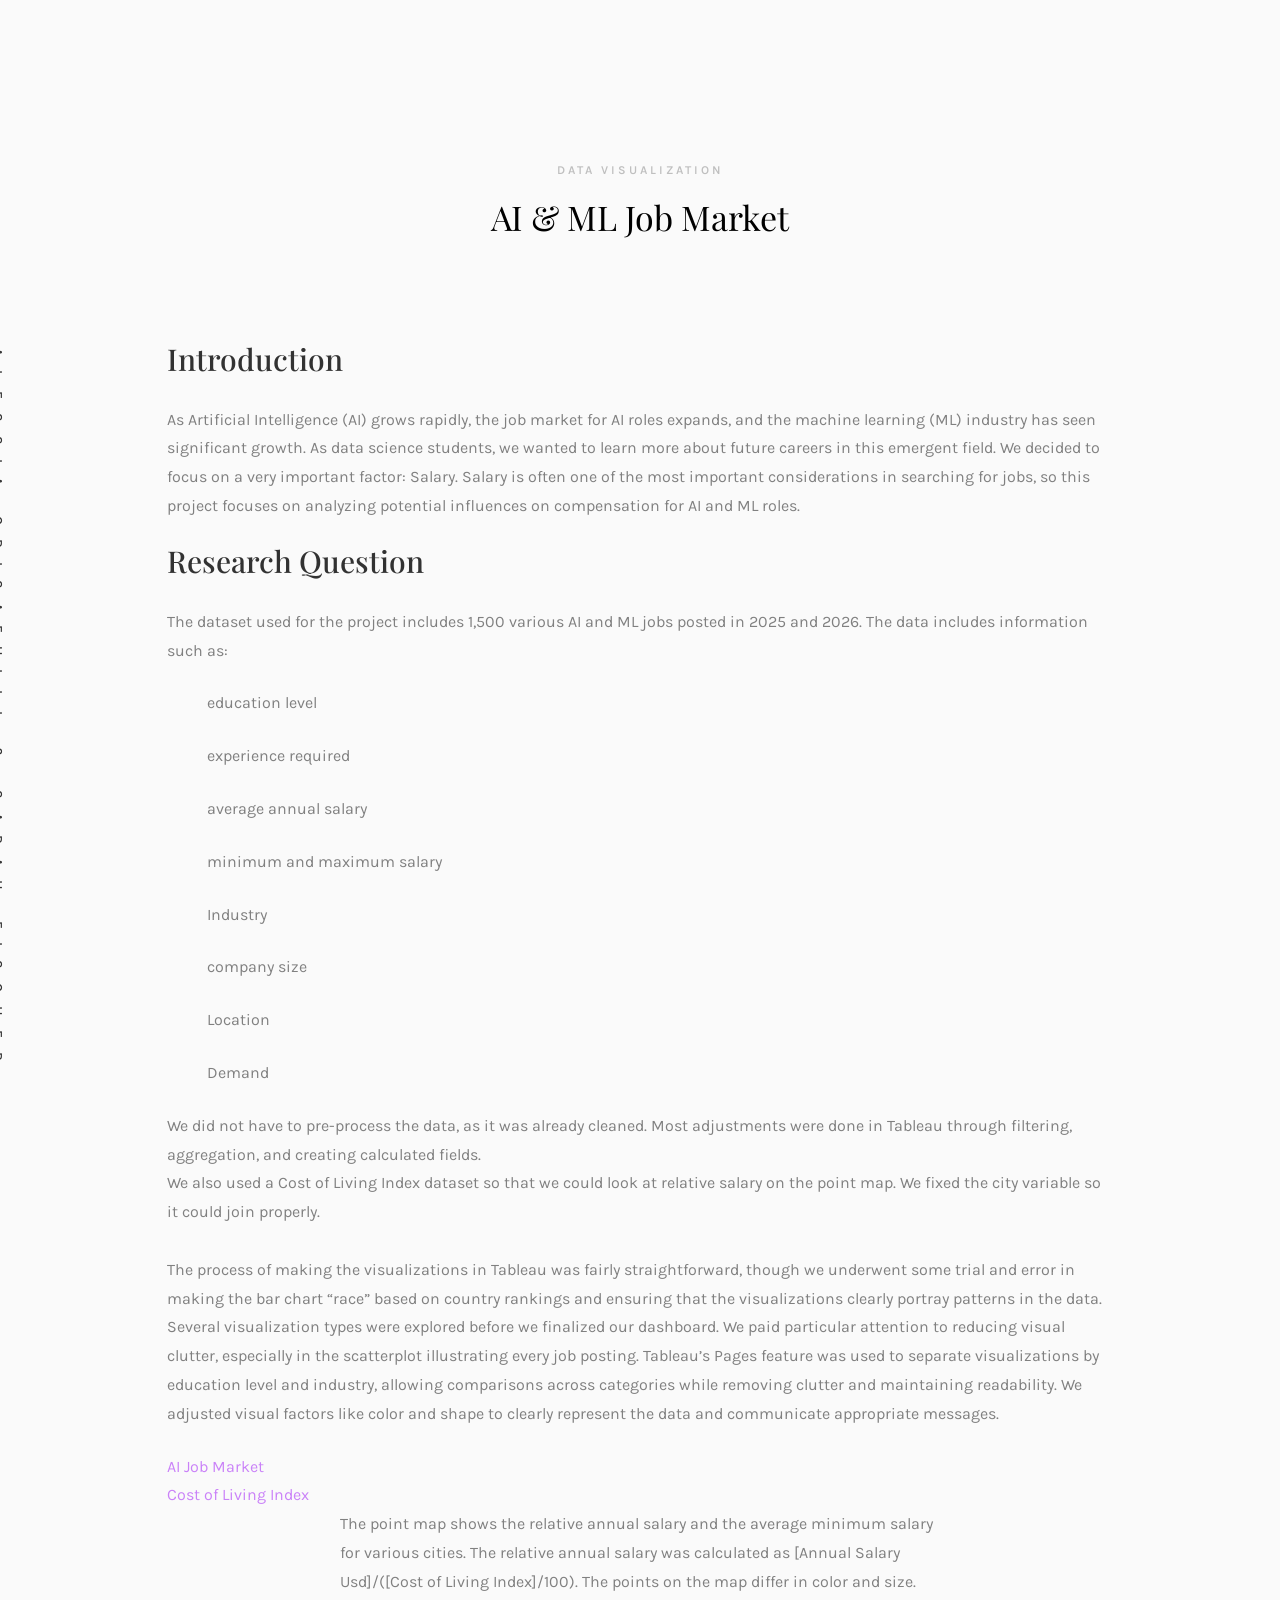
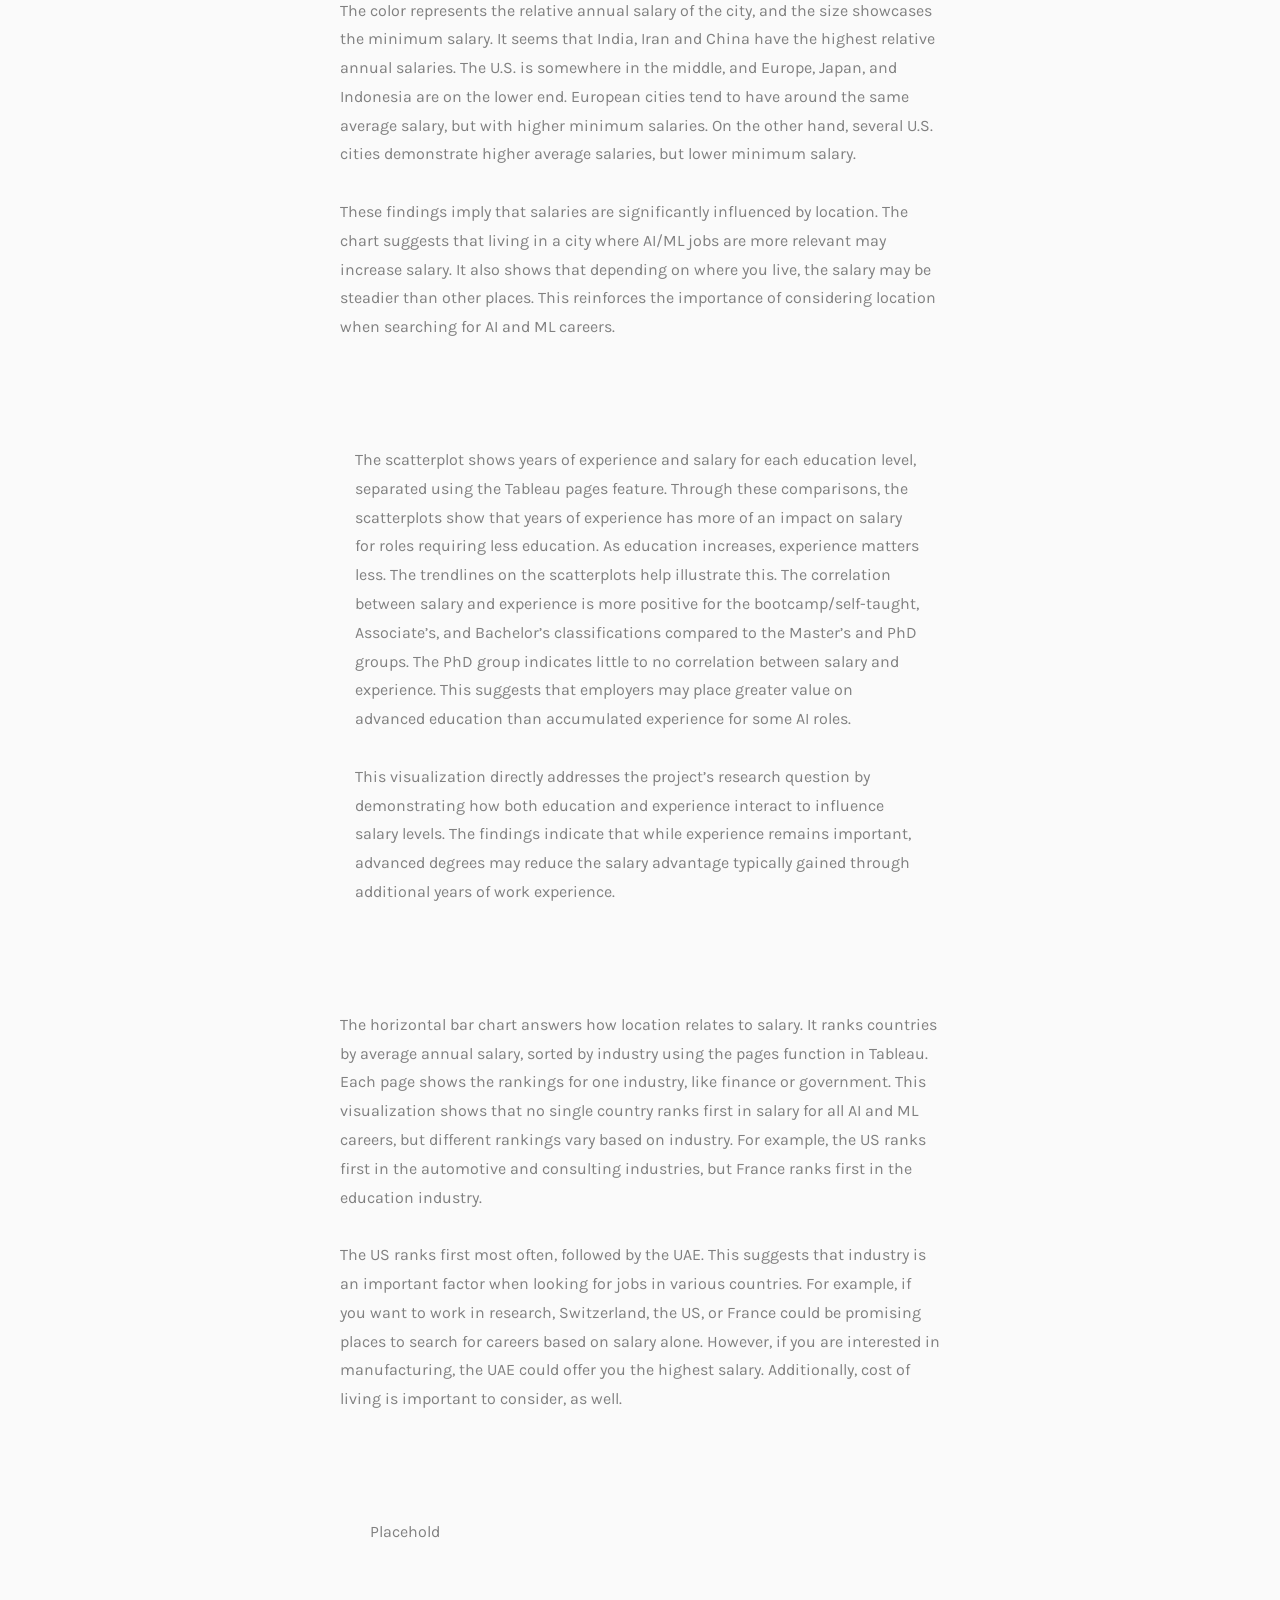
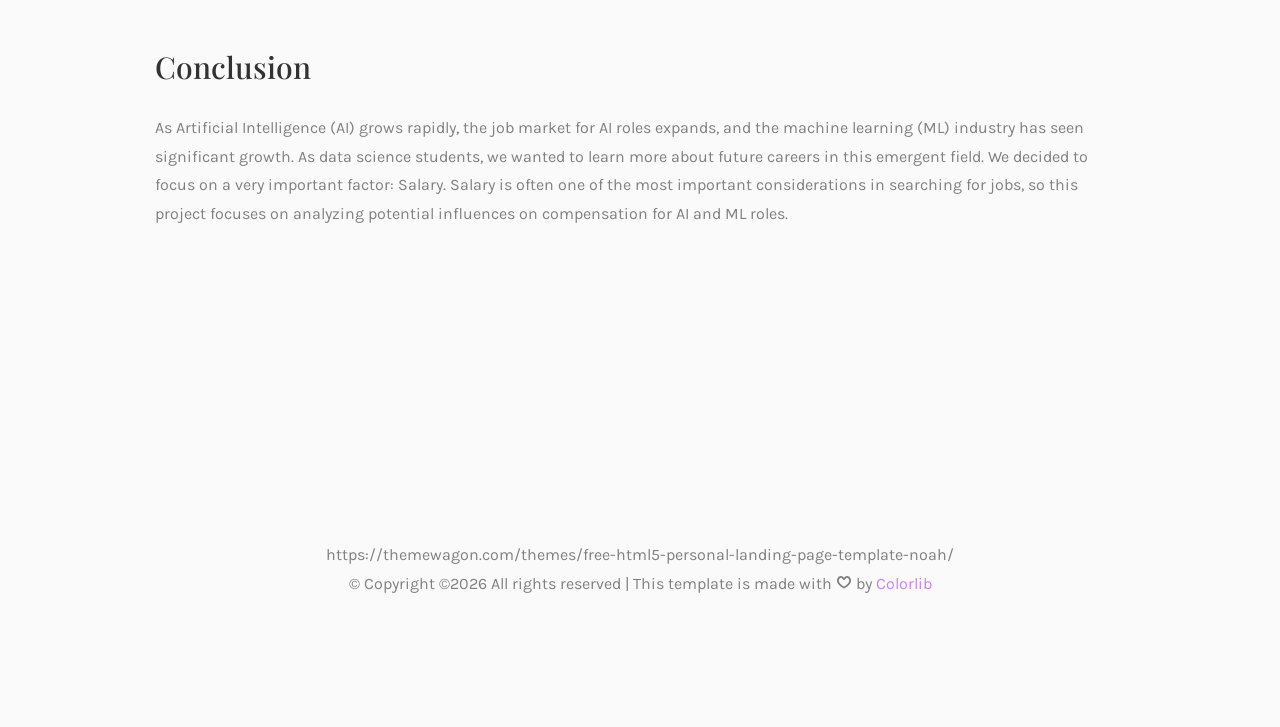
==== commit 0fe0c4d6: "names" ====
--- a/noah-master/index.html
+++ b/noah-master/index.html
@@ -50,7 +50,7 @@
 				<div class="row">
 					<div class="col-md-12">
 						<div class="rotate">
-							<h2 class="heading">Introduction</h2>
+							<h2 class="heading">Alessia Crisafulli & Sarah Fischer</h2>
 						</div>
 					</div>
 				</div>
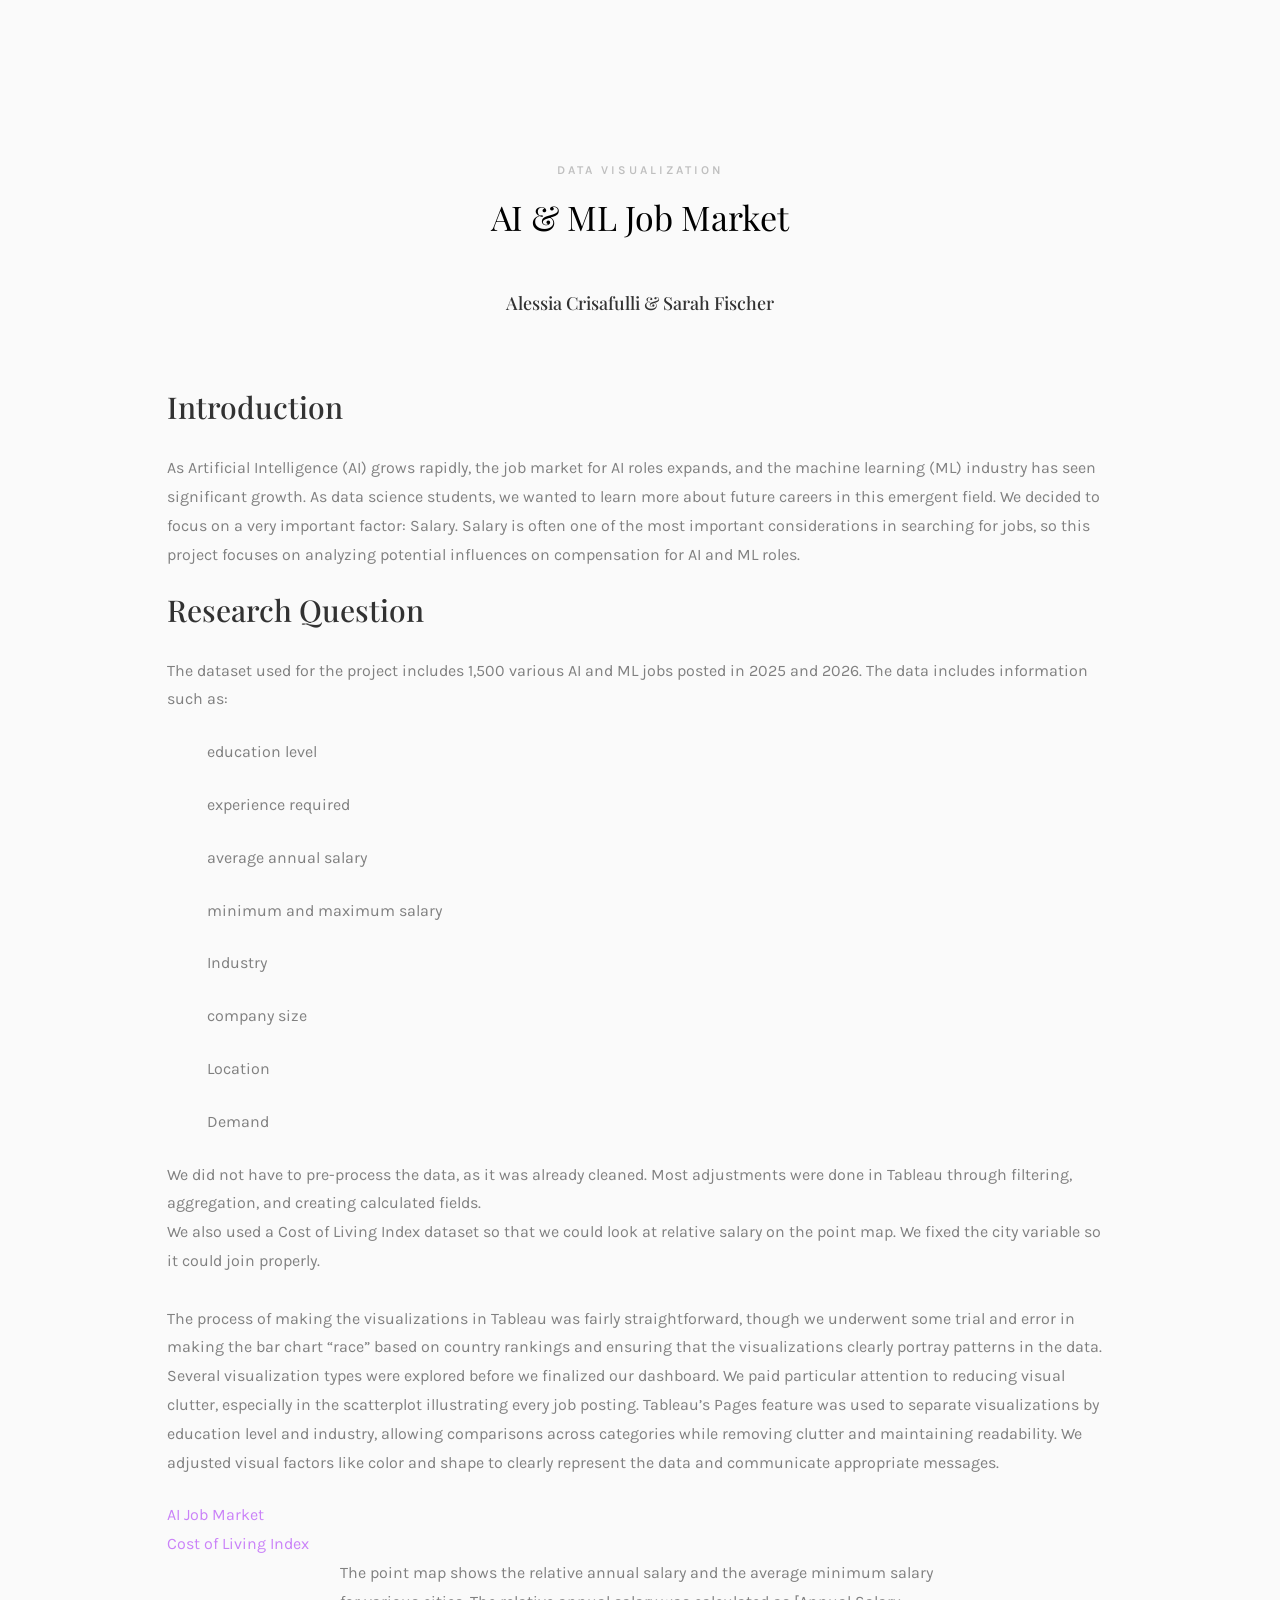
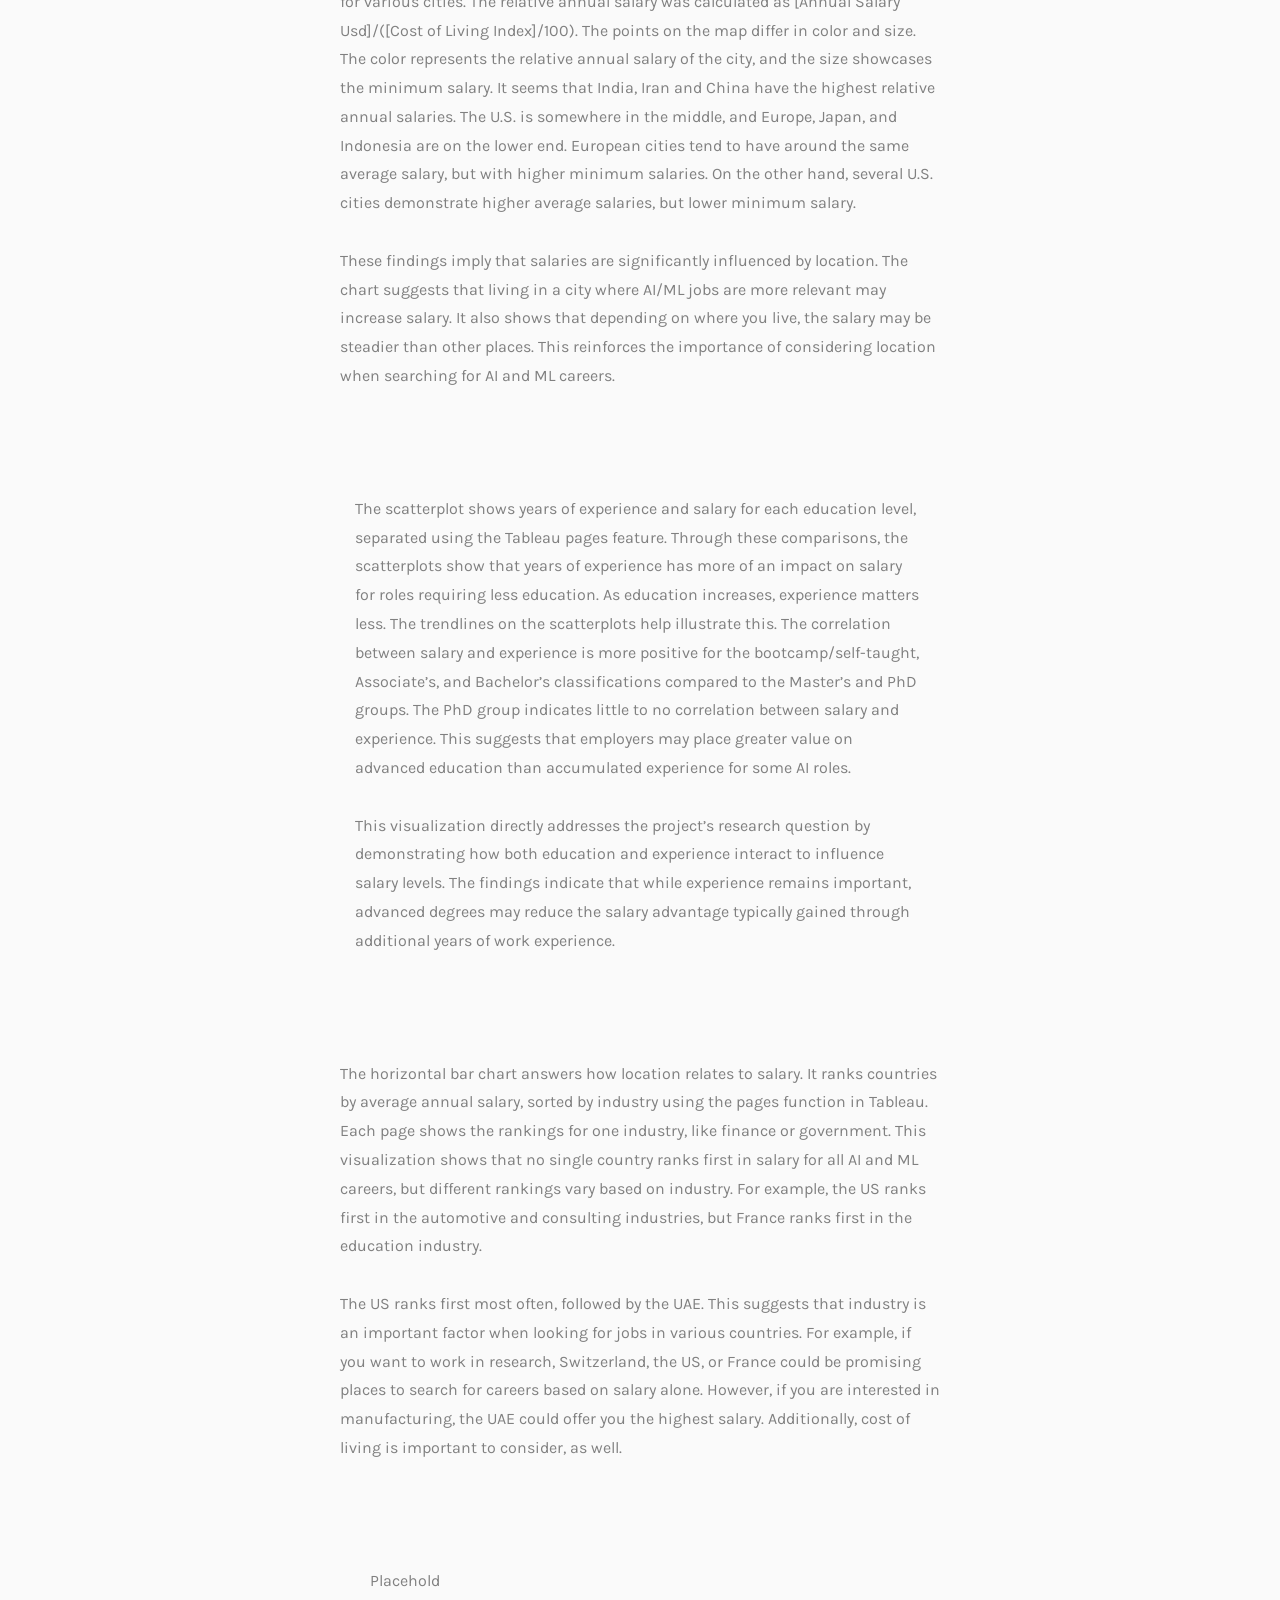
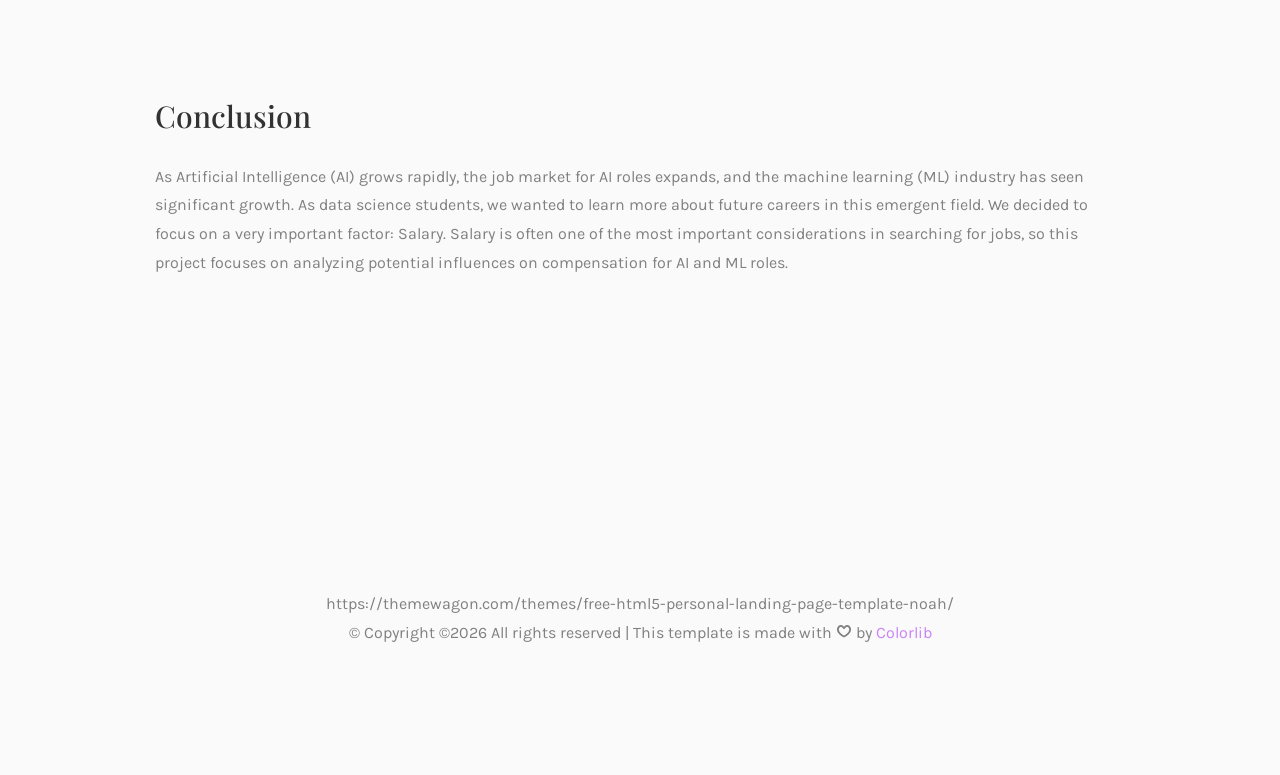
==== commit 6c464415: "nam" ====
--- a/noah-master/index.html
+++ b/noah-master/index.html
@@ -45,13 +45,7 @@
 					<div class="col-md-12 col-md-offset-0 text-center animate-box intro-heading">
 						<span>DATA Visualization</span>
 						<h2>AI & ML Job Market</h2>
-					</div>
-				</div>
-				<div class="row">
-					<div class="col-md-12">
-						<div class="rotate">
-							<h2 class="heading">Alessia Crisafulli & Sarah Fischer</h2>
-						</div>
+						<h4>Alessia Crisafulli & Sarah Fischer</h4>
 					</div>
 				</div>
 				<div class="row">
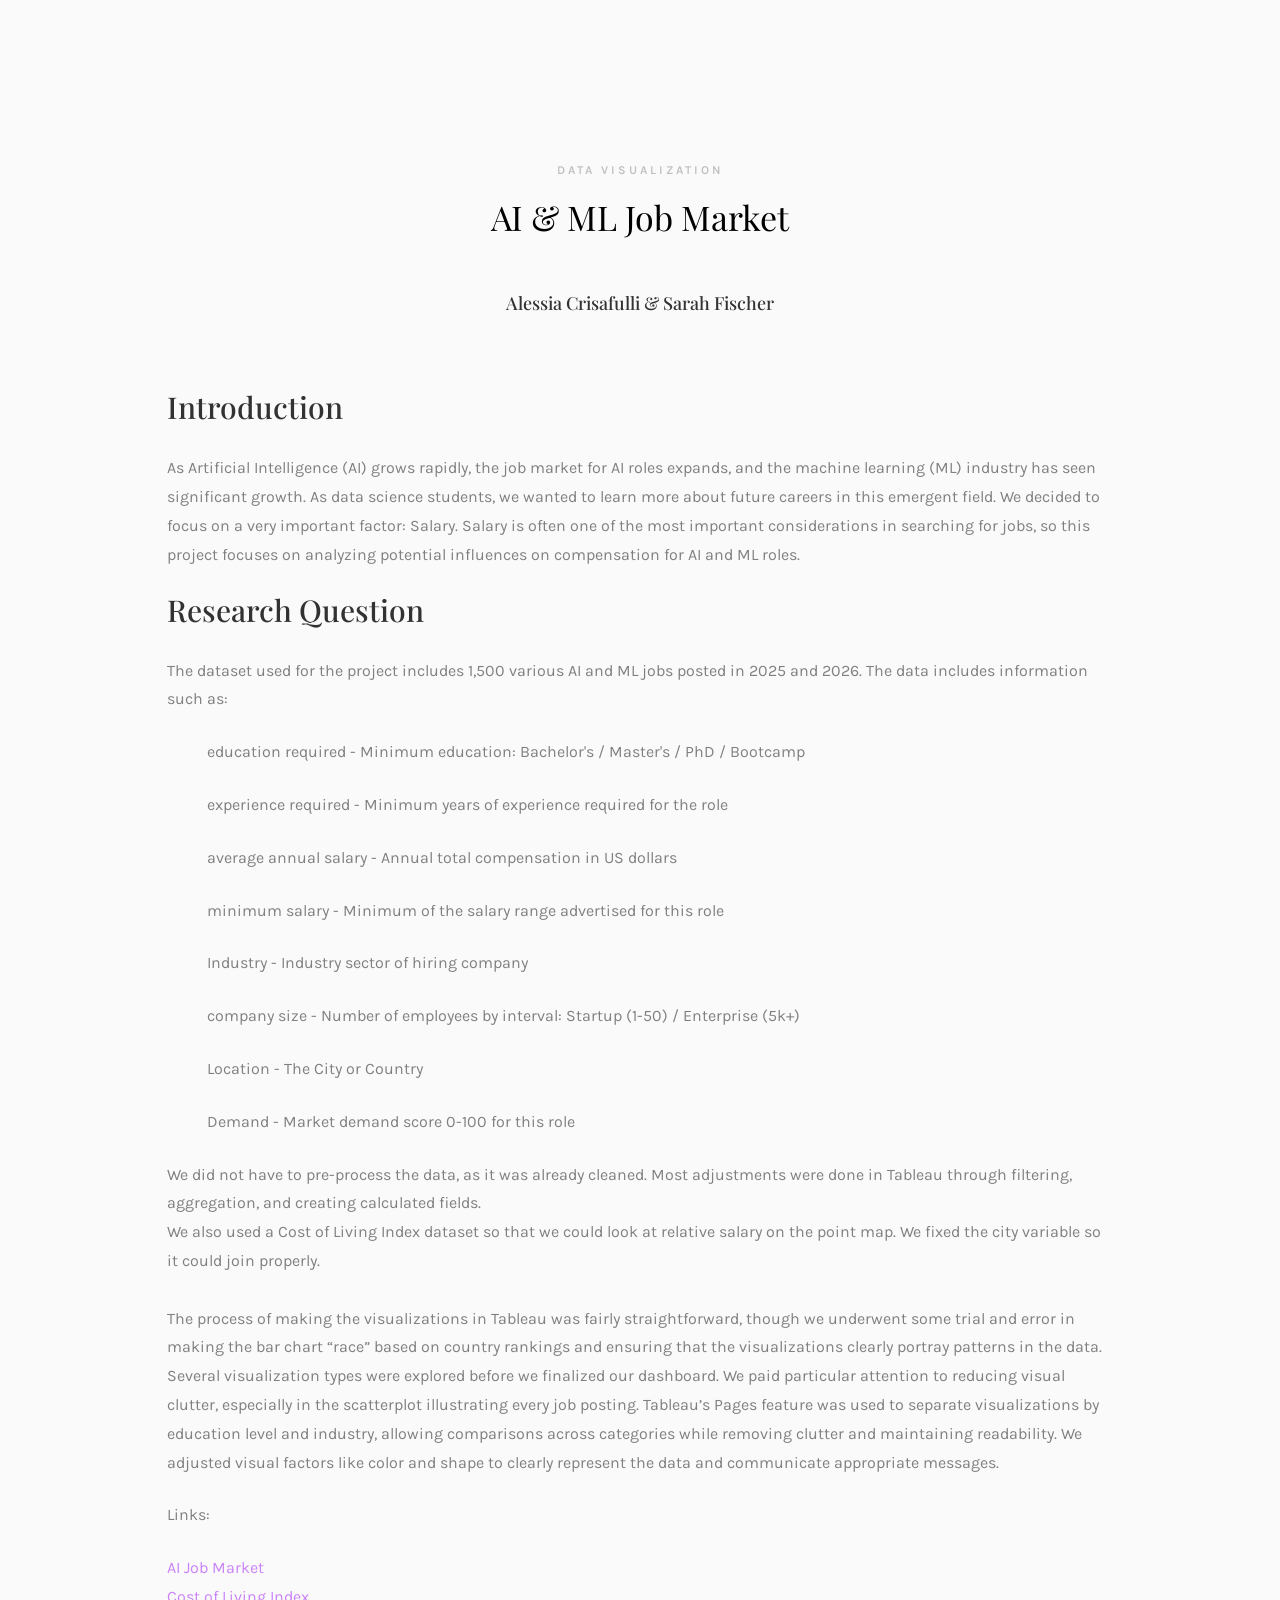
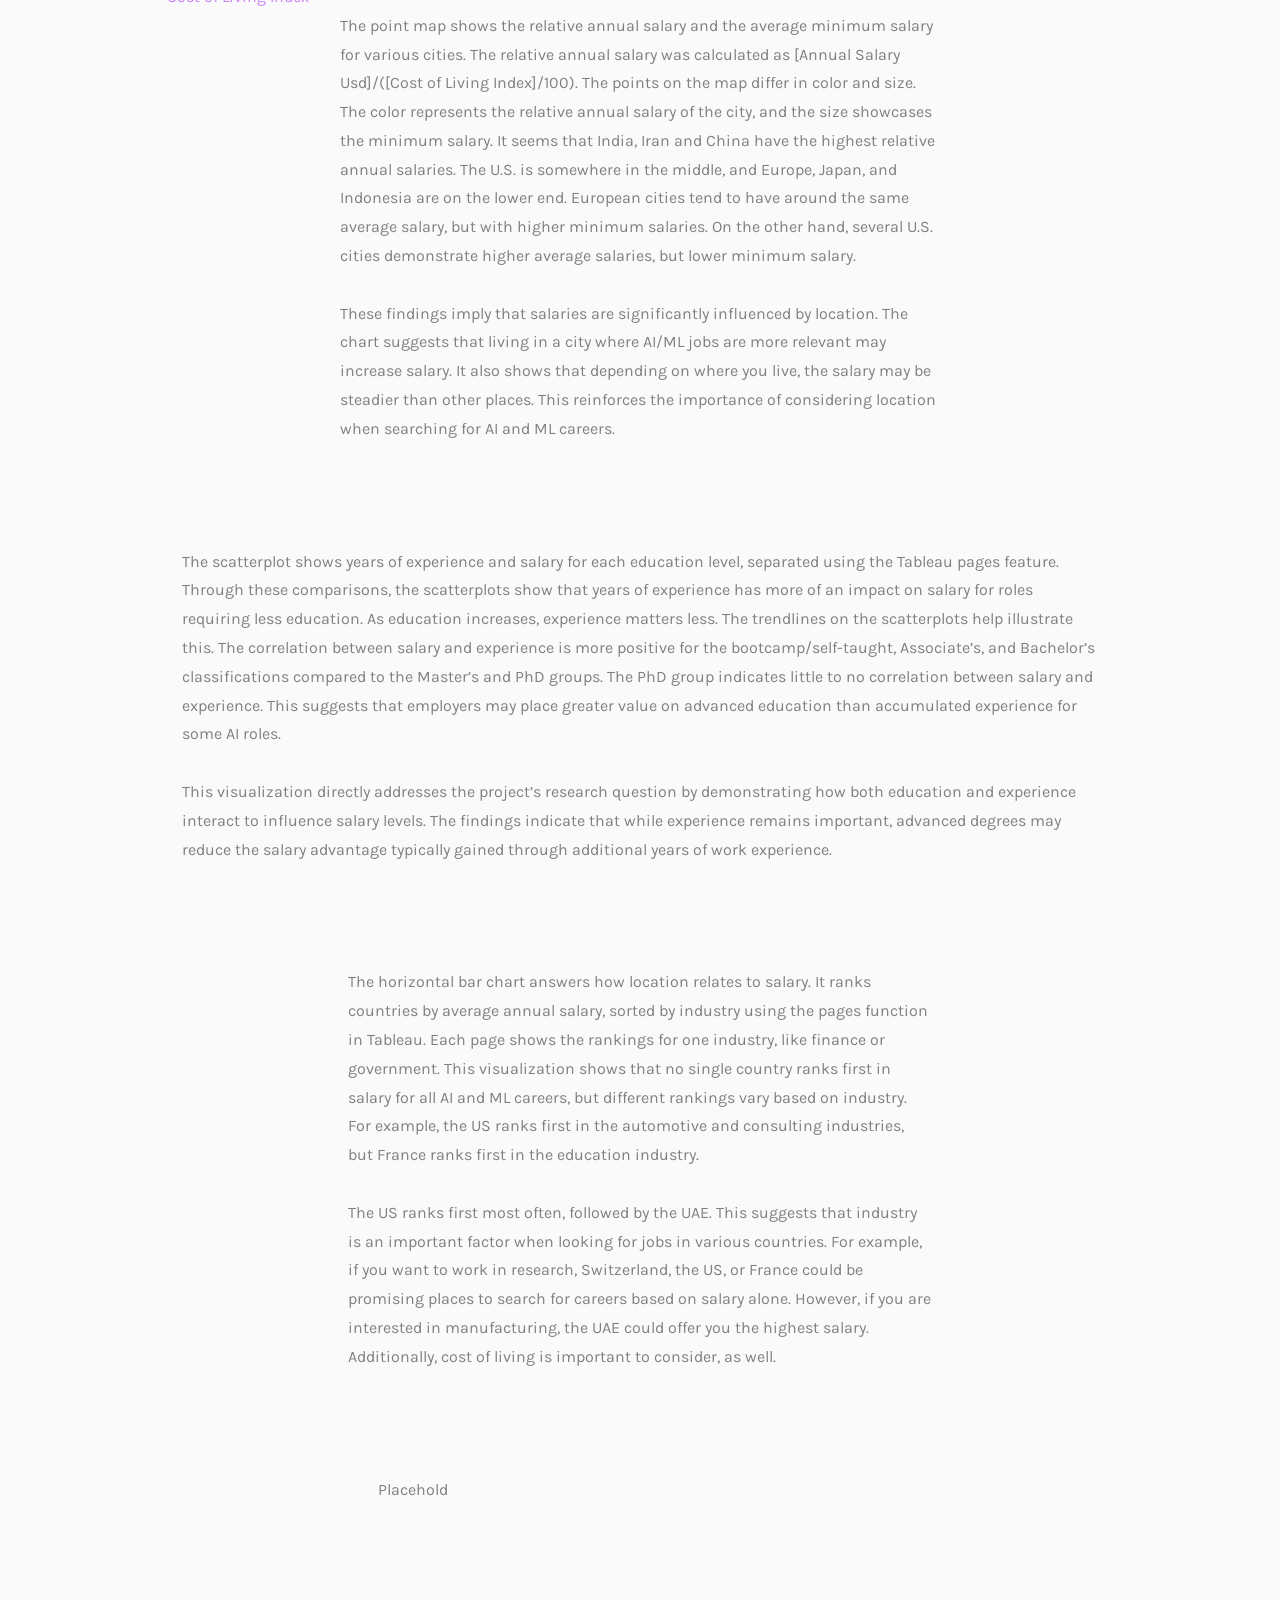
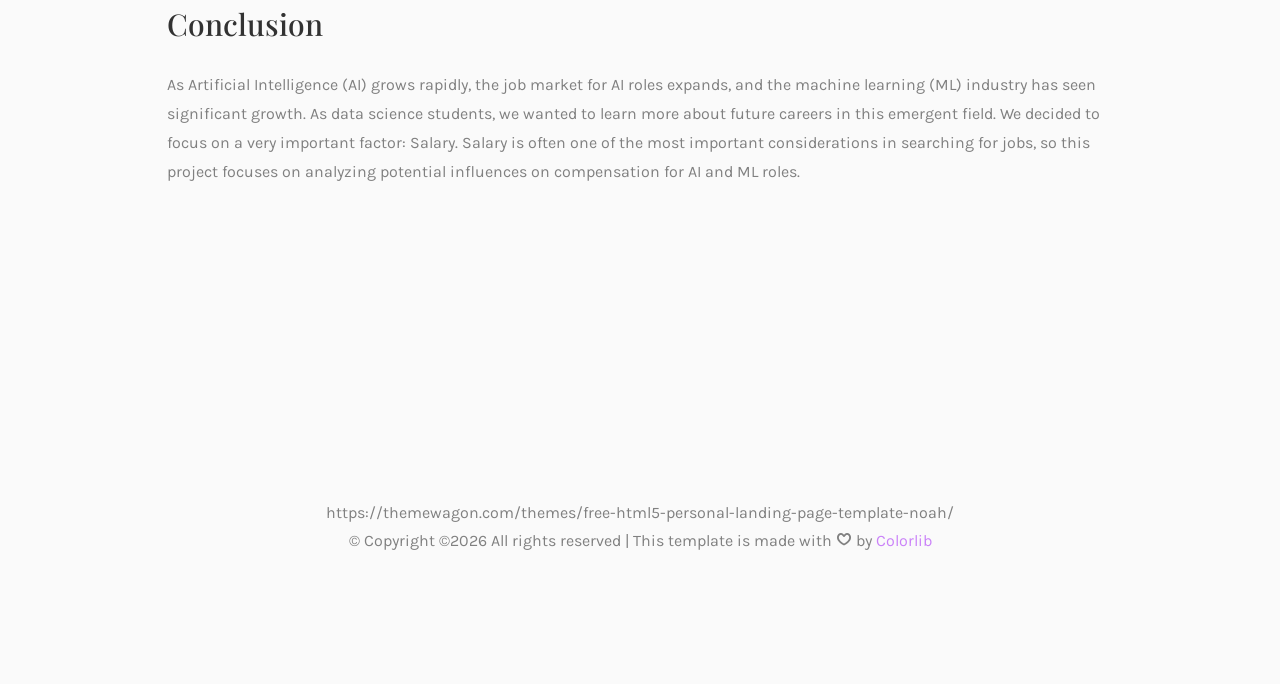
==== commit 899291ea: "fix" ====
--- a/noah-master/index.html
+++ b/noah-master/index.html
@@ -65,14 +65,14 @@
 							The dataset used for the project includes 1,500 various AI and ML jobs posted in 2025 and 2026. The data includes information such as:
 						</p>
 						<ul>
-							<p>education level</p>
-							<p>experience required</p>
-							<p>average annual salary</p>
-							<p>minimum and maximum salary</p>
-							<p>Industry</p>
-							<p>company size</p>
-							<p>Location</p>
-							<p>Demand</p>
+							<p>education required - Minimum education: Bachelor's / Master's / PhD / Bootcamp</p>
+							<p>experience required - Minimum years of experience required for the role</p>
+							<p>average annual salary - Annual total compensation in US dollars</p>
+							<p>minimum salary - Minimum of the salary range advertised for this role</p>
+							<p>Industry - Industry sector of hiring company</p>
+							<p>company size - Number of employees by interval: Startup (1-50) / Enterprise (5k+)</p>
+							<p>Location - The City or Country</p>
+							<p>Demand - Market demand score 0-100 for this role</p>
 						</ul>
 						<p>
 							We did not have to pre-process the data, as it was already cleaned. Most adjustments were done in Tableau through filtering, aggregation, and creating calculated fields.
@@ -81,6 +81,7 @@
 							<br><br>The process of making the visualizations in Tableau was fairly straightforward, though we underwent some trial and error in making the bar chart “race” based on country rankings and ensuring that the visualizations clearly portray patterns in the data. Several visualization types were explored before we finalized our dashboard. We paid particular attention to reducing visual clutter, especially in the scatterplot illustrating every job posting. Tableau’s Pages feature was used to separate visualizations by education level and industry, allowing comparisons across categories while removing clutter and maintaining readability. We adjusted visual factors like color and shape to clearly represent the data and communicate appropriate messages. 
 							
 						</p>
+						<p>Links:</p>
 						<a href="https://www.kaggle.com/datasets/alitaqishah/ai-jobs-market-2025-2026-salaries">AI Job Market</a>
 						<br><a href="https://github.com/prasertcbs/basic-dataset/blob/master/Cost_of_living_index.csv">Cost of Living Index</a>
 						<br>
@@ -103,8 +104,7 @@
 					</div>
 					<div class="col-md-10 col-md-offset-1">
 						<div class="work-entry animate-box">
-								<div class='tableauPlaceholder' id='viz1778435666420' style='position: relative'><noscript><a href='#'><img alt='Years of Experience vs. Annual Salary ' src='https:&#47;&#47;public.tableau.com&#47;static&#47;images&#47;Ci&#47;CitiesRelativeAnnualMinimumSalary&#47;Experience_SalaryScatter&#47;1_rss.png' style='border: none' /></a></noscript><object class='tableauViz'  style='display:none;'><param name='host_url' value='https%3A%2F%2Fpublic.tableau.com%2F' /> <param name='embed_code_version' value='3' /> <param name='site_root' value='' /><param name='name' value='CitiesRelativeAnnualMinimumSalary&#47;Experience_SalaryScatter' /><param name='tabs' value='no' /><param name='toolbar' value='yes' /><param name='static_image' value='https:&#47;&#47;public.tableau.com&#47;static&#47;images&#47;Ci&#47;CitiesRelativeAnnualMinimumSalary&#47;Experience_SalaryScatter&#47;1.png' /> <param name='animate_transition' value='yes' /><param name='display_static_image' value='yes' /><param name='display_spinner' value='yes' /><param name='display_overlay' value='yes' /><param name='display_count' value='yes' /><param name='language' value='en-US' /><param name='filter' value='publish=yes' /></object></div>                <script type='text/javascript'>                    var divElement = document.getElementById('viz1778435666420');                    var vizElement = divElement.getElementsByTagName('object')[0];                    vizElement.style.width='100%';vizElement.style.height=(divElement.offsetWidth*0.75)+'px';                    var scriptElement = document.createElement('script');                    scriptElement.src = 'https://public.tableau.com/javascripts/api/viz_v1.js';                    vizElement.parentNode.insertBefore(scriptElement, vizElement);                </script>							<div class="col-md-8 col-md-offset-2">
-									<div class="col-md-12 col-md-offset-0">
+										<div class='tableauPlaceholder' id='viz1778442774634' style='position: relative'><noscript><a href='#'><img alt='How Expirience Relates to Salary - PhD ' src='https:&#47;&#47;public.tableau.com&#47;static&#47;images&#47;Ci&#47;CitiesRelativeAnnualMinimumSalary&#47;Experience_SalaryScatter&#47;1_rss.png' style='border: none' /></a></noscript><object class='tableauViz'  style='display:none;'><param name='host_url' value='https%3A%2F%2Fpublic.tableau.com%2F' /> <param name='embed_code_version' value='3' /> <param name='site_root' value='' /><param name='name' value='CitiesRelativeAnnualMinimumSalary&#47;Experience_SalaryScatter' /><param name='tabs' value='no' /><param name='toolbar' value='yes' /><param name='static_image' value='https:&#47;&#47;public.tableau.com&#47;static&#47;images&#47;Ci&#47;CitiesRelativeAnnualMinimumSalary&#47;Experience_SalaryScatter&#47;1.png' /> <param name='animate_transition' value='yes' /><param name='display_static_image' value='yes' /><param name='display_spinner' value='yes' /><param name='display_overlay' value='yes' /><param name='display_count' value='yes' /><param name='language' value='en-US' /><param name='filter' value='publish=yes' /></object></div>                <script type='text/javascript'>                    var divElement = document.getElementById('viz1778442774634');                    var vizElement = divElement.getElementsByTagName('object')[0];                    vizElement.style.width='100%';vizElement.style.height=(divElement.offsetWidth*0.75)+'px';                    var scriptElement = document.createElement('script');                    scriptElement.src = 'https://public.tableau.com/javascripts/api/viz_v1.js';                    vizElement.parentNode.insertBefore(scriptElement, vizElement);                </script>									<div class="col-md-12 col-md-offset-0">
 										<div class="desc">
 											<p>The scatterplot shows years of experience and salary for each education level, separated using the Tableau pages feature. Through these comparisons, the scatterplots show that years of experience has more of an impact on salary for roles requiring less education. As education increases, experience matters less. The trendlines on the scatterplots help illustrate this. The correlation between salary and experience is more positive for the bootcamp/self-taught, Associate’s, and Bachelor’s classifications compared to the Master’s and PhD groups. The PhD group indicates little to no correlation between salary and experience. This suggests that employers may place greater value on advanced education than accumulated experience for some AI roles. 
 
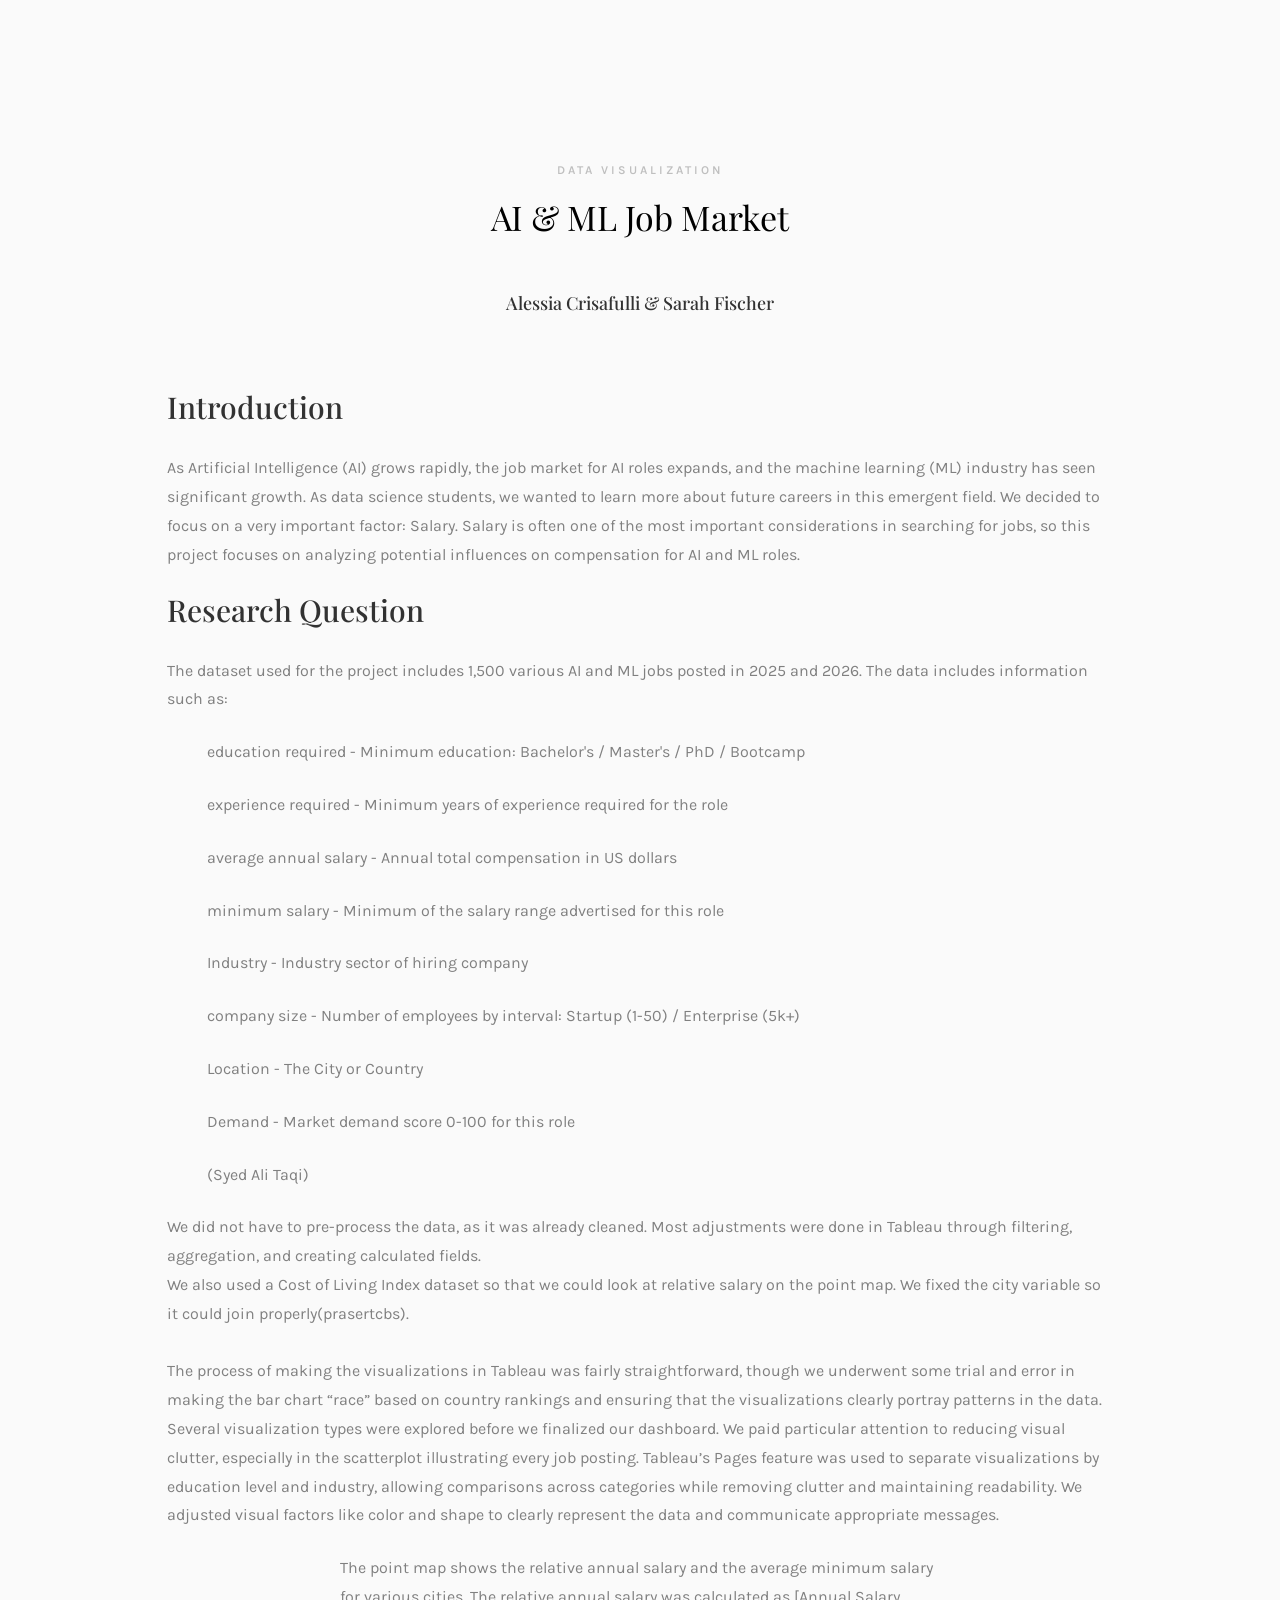
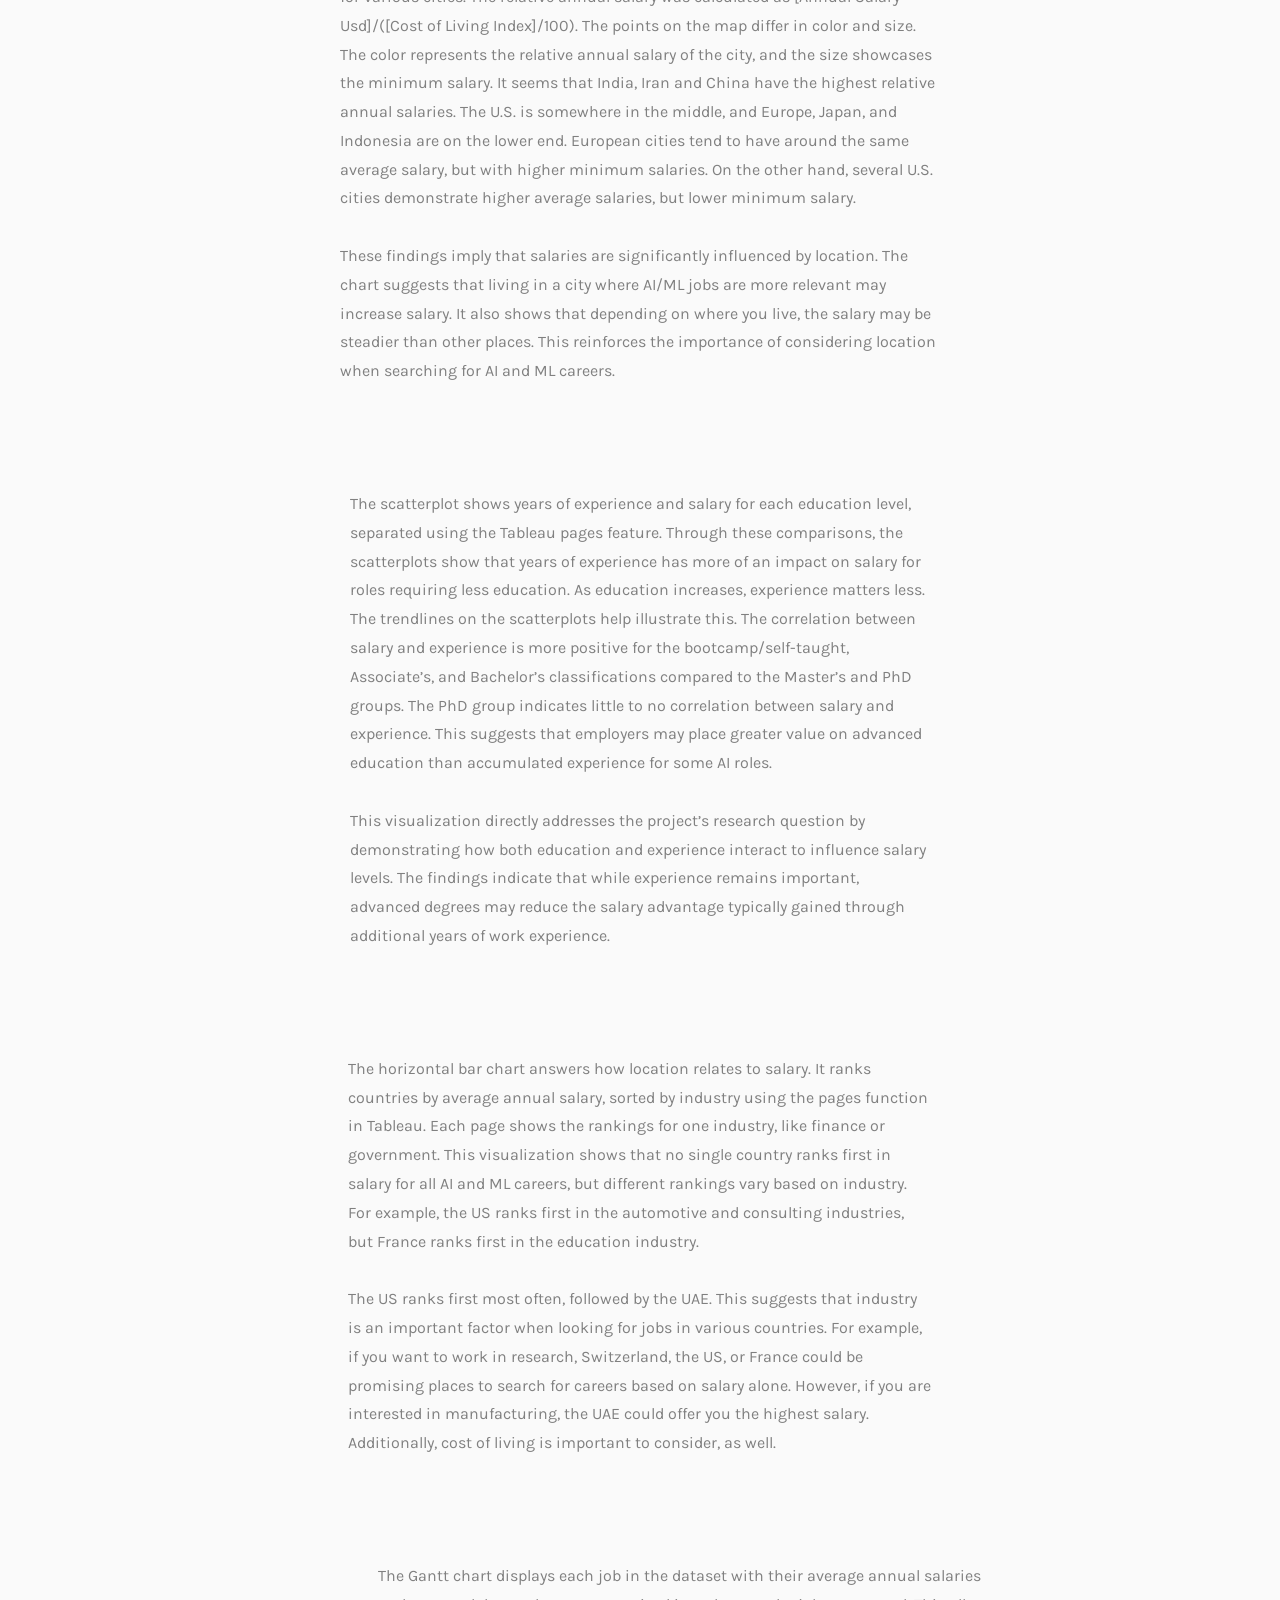
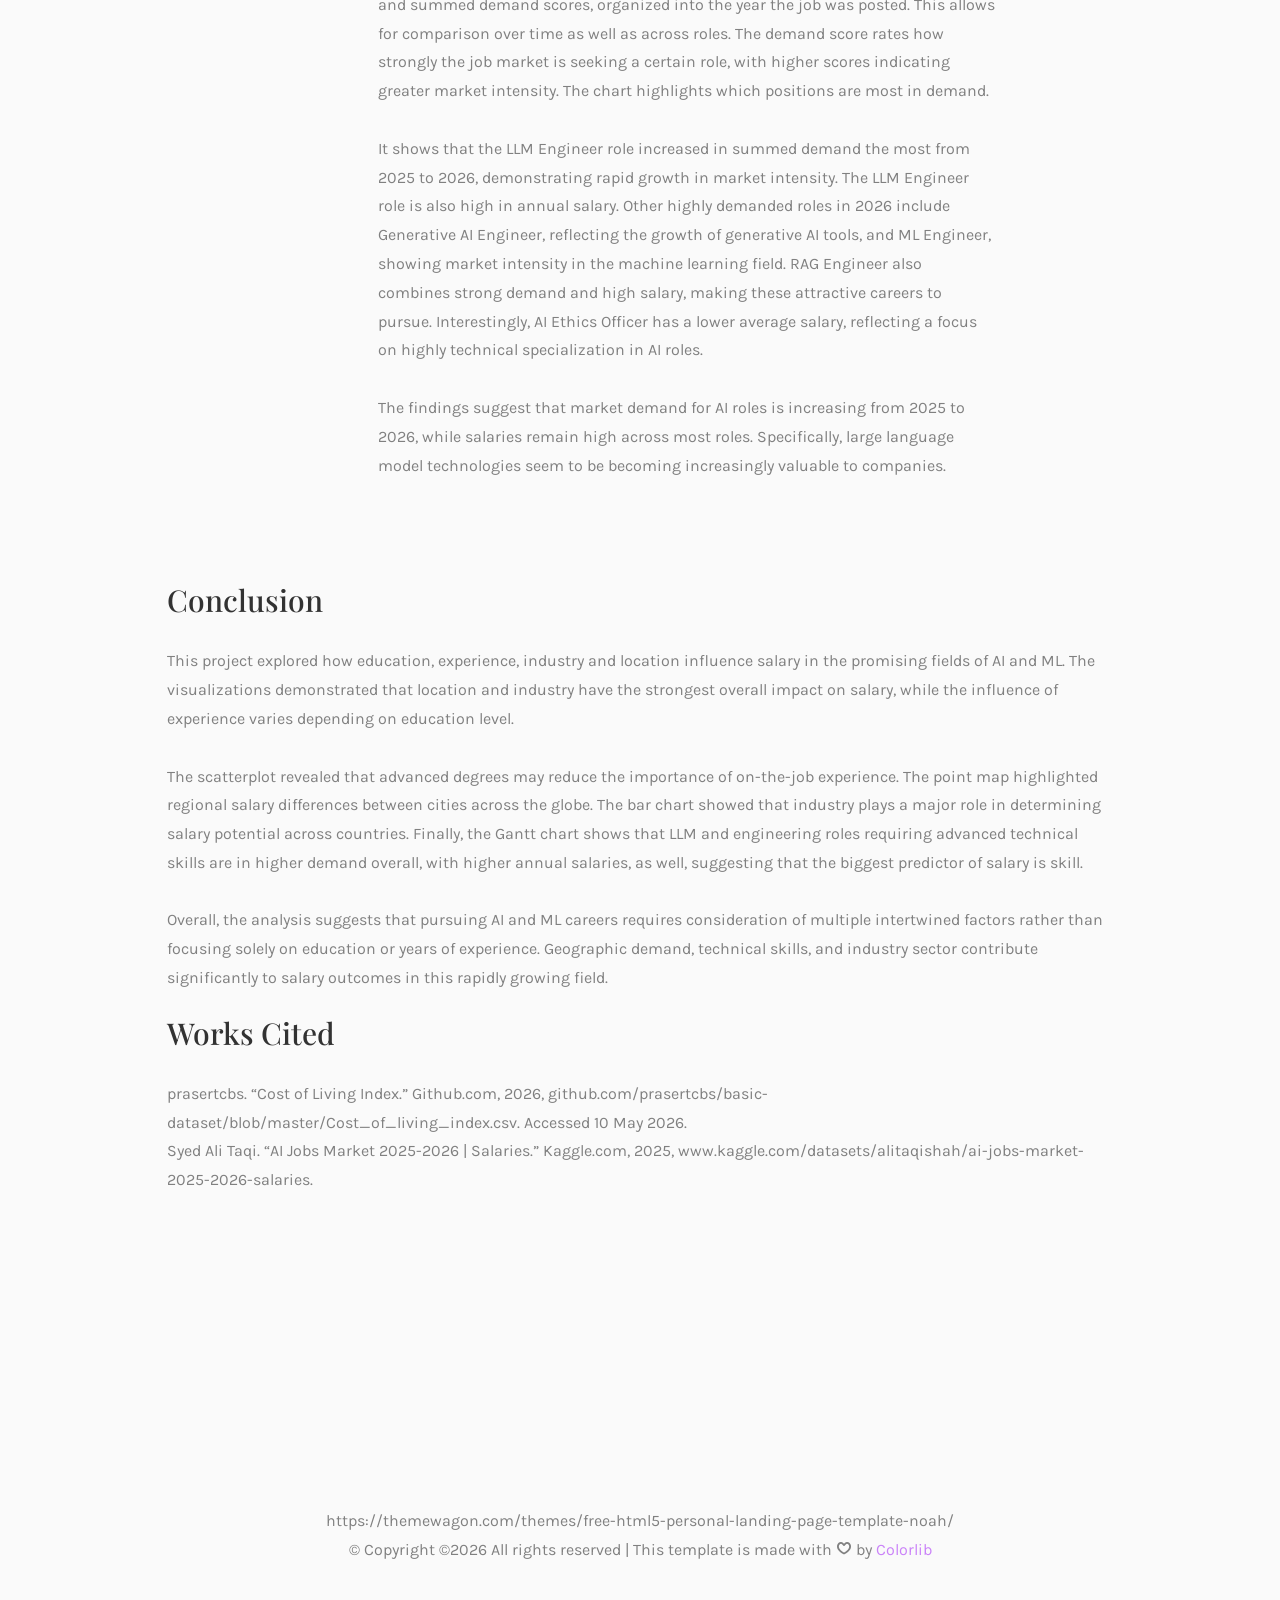
==== commit 0afe690b: "final?" ====
--- a/noah-master/index.html
+++ b/noah-master/index.html
@@ -73,18 +73,15 @@
 							<p>company size - Number of employees by interval: Startup (1-50) / Enterprise (5k+)</p>
 							<p>Location - The City or Country</p>
 							<p>Demand - Market demand score 0-100 for this role</p>
+							<p>(Syed Ali Taqi)</p>
 						</ul>
+	
 						<p>
 							We did not have to pre-process the data, as it was already cleaned. Most adjustments were done in Tableau through filtering, aggregation, and creating calculated fields.
-							<br>We also used a Cost of Living Index dataset so that we could look at relative salary on the point map. We fixed the city variable so it could join properly. 
+							<br>We also used a Cost of Living Index dataset so that we could look at relative salary on the point map. We fixed the city variable so it could join properly(prasertcbs). 
 
 							<br><br>The process of making the visualizations in Tableau was fairly straightforward, though we underwent some trial and error in making the bar chart “race” based on country rankings and ensuring that the visualizations clearly portray patterns in the data. Several visualization types were explored before we finalized our dashboard. We paid particular attention to reducing visual clutter, especially in the scatterplot illustrating every job posting. Tableau’s Pages feature was used to separate visualizations by education level and industry, allowing comparisons across categories while removing clutter and maintaining readability. We adjusted visual factors like color and shape to clearly represent the data and communicate appropriate messages. 
 							
-						</p>
-						<p>Links:</p>
-						<a href="https://www.kaggle.com/datasets/alitaqishah/ai-jobs-market-2025-2026-salaries">AI Job Market</a>
-						<br><a href="https://github.com/prasertcbs/basic-dataset/blob/master/Cost_of_living_index.csv">Cost of Living Index</a>
-						<br>
 					</div>
 				</div>
 				<div class="row">
@@ -105,11 +102,13 @@
 					<div class="col-md-10 col-md-offset-1">
 						<div class="work-entry animate-box">
 										<div class='tableauPlaceholder' id='viz1778442774634' style='position: relative'><noscript><a href='#'><img alt='How Expirience Relates to Salary - PhD ' src='https:&#47;&#47;public.tableau.com&#47;static&#47;images&#47;Ci&#47;CitiesRelativeAnnualMinimumSalary&#47;Experience_SalaryScatter&#47;1_rss.png' style='border: none' /></a></noscript><object class='tableauViz'  style='display:none;'><param name='host_url' value='https%3A%2F%2Fpublic.tableau.com%2F' /> <param name='embed_code_version' value='3' /> <param name='site_root' value='' /><param name='name' value='CitiesRelativeAnnualMinimumSalary&#47;Experience_SalaryScatter' /><param name='tabs' value='no' /><param name='toolbar' value='yes' /><param name='static_image' value='https:&#47;&#47;public.tableau.com&#47;static&#47;images&#47;Ci&#47;CitiesRelativeAnnualMinimumSalary&#47;Experience_SalaryScatter&#47;1.png' /> <param name='animate_transition' value='yes' /><param name='display_static_image' value='yes' /><param name='display_spinner' value='yes' /><param name='display_overlay' value='yes' /><param name='display_count' value='yes' /><param name='language' value='en-US' /><param name='filter' value='publish=yes' /></object></div>                <script type='text/javascript'>                    var divElement = document.getElementById('viz1778442774634');                    var vizElement = divElement.getElementsByTagName('object')[0];                    vizElement.style.width='100%';vizElement.style.height=(divElement.offsetWidth*0.75)+'px';                    var scriptElement = document.createElement('script');                    scriptElement.src = 'https://public.tableau.com/javascripts/api/viz_v1.js';                    vizElement.parentNode.insertBefore(scriptElement, vizElement);                </script>									<div class="col-md-12 col-md-offset-0">
-										<div class="desc">
-											<p>The scatterplot shows years of experience and salary for each education level, separated using the Tableau pages feature. Through these comparisons, the scatterplots show that years of experience has more of an impact on salary for roles requiring less education. As education increases, experience matters less. The trendlines on the scatterplots help illustrate this. The correlation between salary and experience is more positive for the bootcamp/self-taught, Associate’s, and Bachelor’s classifications compared to the Master’s and PhD groups. The PhD group indicates little to no correlation between salary and experience. This suggests that employers may place greater value on advanced education than accumulated experience for some AI roles. 
-
-												<br><br>This visualization directly addresses the project’s research question by demonstrating how both education and experience interact to influence salary levels. The findings indicate that while experience remains important, advanced degrees may reduce the salary advantage typically gained through additional years of work experience.
-											</p>
+										<div class="col-md-8 col-md-offset-2">
+											<div class="desc">
+												<p>The scatterplot shows years of experience and salary for each education level, separated using the Tableau pages feature. Through these comparisons, the scatterplots show that years of experience has more of an impact on salary for roles requiring less education. As education increases, experience matters less. The trendlines on the scatterplots help illustrate this. The correlation between salary and experience is more positive for the bootcamp/self-taught, Associate’s, and Bachelor’s classifications compared to the Master’s and PhD groups. The PhD group indicates little to no correlation between salary and experience. This suggests that employers may place greater value on advanced education than accumulated experience for some AI roles. 
+
+													<br><br>This visualization directly addresses the project’s research question by demonstrating how both education and experience interact to influence salary levels. The findings indicate that while experience remains important, advanced degrees may reduce the salary advantage typically gained through additional years of work experience.
+												</p>
+											</div>
 										</div>
 									</div>
 								</div>
@@ -130,10 +129,15 @@
 					</div>
 					<div class="col-md-12 col-md-offset-0">
 						<div class="work-entry animate-box">
-							<div class='tableauPlaceholder' id='viz1778440912770' style='position: relative'><noscript><a href='#'><img alt='AI Jobs Demand and Salary ' src='https:&#47;&#47;public.tableau.com&#47;static&#47;images&#47;Ci&#47;CitiesRelativeAnnualMinimumSalary&#47;AIJobsDemansandSalary&#47;1_rss.png' style='border: none' /></a></noscript><object class='tableauViz'  style='display:none;'><param name='host_url' value='https%3A%2F%2Fpublic.tableau.com%2F' /> <param name='embed_code_version' value='3' /> <param name='site_root' value='' /><param name='name' value='CitiesRelativeAnnualMinimumSalary&#47;AIJobsDemansandSalary' /><param name='tabs' value='no' /><param name='toolbar' value='yes' /><param name='static_image' value='https:&#47;&#47;public.tableau.com&#47;static&#47;images&#47;Ci&#47;CitiesRelativeAnnualMinimumSalary&#47;AIJobsDemansandSalary&#47;1.png' /> <param name='animate_transition' value='yes' /><param name='display_static_image' value='yes' /><param name='display_spinner' value='yes' /><param name='display_overlay' value='yes' /><param name='display_count' value='yes' /><param name='language' value='en-US' /><param name='filter' value='publish=yes' /></object></div>                <script type='text/javascript'>                    var divElement = document.getElementById('viz1778440912770');                    var vizElement = divElement.getElementsByTagName('object')[0];                    vizElement.style.width='100%';vizElement.style.height=(divElement.offsetWidth*0.55)+'px';                    var scriptElement = document.createElement('script');                    scriptElement.src = 'https://public.tableau.com/javascripts/api/viz_v1.js';                    vizElement.parentNode.insertBefore(scriptElement, vizElement);                </script>
+							<div class='tableauPlaceholder' id='viz1778445001668' style='position: relative'><noscript><a href='#'><img alt='AI Jobs Demand and Salary ' src='https:&#47;&#47;public.tableau.com&#47;static&#47;images&#47;Ci&#47;CitiesRelativeAnnualMinimumSalary&#47;AIJobsDemansandSalary&#47;1_rss.png' style='border: none' /></a></noscript><object class='tableauViz'  style='display:none;'><param name='host_url' value='https%3A%2F%2Fpublic.tableau.com%2F' /> <param name='embed_code_version' value='3' /> <param name='site_root' value='' /><param name='name' value='CitiesRelativeAnnualMinimumSalary&#47;AIJobsDemansandSalary' /><param name='tabs' value='no' /><param name='toolbar' value='yes' /><param name='static_image' value='https:&#47;&#47;public.tableau.com&#47;static&#47;images&#47;Ci&#47;CitiesRelativeAnnualMinimumSalary&#47;AIJobsDemansandSalary&#47;1.png' /> <param name='animate_transition' value='yes' /><param name='display_static_image' value='yes' /><param name='display_spinner' value='yes' /><param name='display_overlay' value='yes' /><param name='display_count' value='yes' /><param name='language' value='en-US' /><param name='filter' value='publish=yes' /></object></div>                <script type='text/javascript'>                    var divElement = document.getElementById('viz1778445001668');                    var vizElement = divElement.getElementsByTagName('object')[0];                    vizElement.style.width='100%';vizElement.style.height=(divElement.offsetWidth*0.55)+'px';                    var scriptElement = document.createElement('script');                    scriptElement.src = 'https://public.tableau.com/javascripts/api/viz_v1.js';                    vizElement.parentNode.insertBefore(scriptElement, vizElement);                </script>
 							<div class="col-md-7 col-md-offset-3">
 								<div class="desc">
-									<p>Placehold</p>
+									<p>The Gantt chart displays each job in the dataset with their average annual salaries and summed demand scores, organized into the year the job was posted. This allows for comparison over time as well as across roles. The demand score rates how strongly the job market is seeking a certain role, with higher scores indicating greater market intensity. The chart highlights which positions are most in demand. 
+
+<br><br>It shows that the LLM Engineer role increased in summed demand the most from 2025 to 2026, demonstrating rapid growth in market intensity. The LLM Engineer role is also high in annual salary. Other highly demanded roles in 2026 include Generative AI Engineer, reflecting the growth of generative AI tools, and ML Engineer, showing market intensity in the machine learning field. RAG Engineer also combines strong demand and high salary, making these attractive careers to pursue. Interestingly, AI Ethics Officer has a lower average salary, reflecting a focus on highly technical specialization in AI roles.
+
+<br><br>The findings suggest that market demand for AI roles is increasing from 2025 to 2026, while salaries remain high across most roles. Specifically, large language model technologies seem to be becoming increasingly valuable to companies. 
+</p>
 								</div>
 							</div>
 						</div>
@@ -142,8 +146,20 @@
 					<div class="col-md-10 col-md-offset-1">
 						<h2 class="heading">Conclusion</h2>
 						<p>
-							As Artificial Intelligence (AI) grows rapidly, the job market for AI roles expands, and the machine learning (ML) industry has seen significant growth. As data science students, we wanted to learn more about future careers in this emergent field. We decided to focus on a very important factor: Salary. Salary is often one of the most important considerations in searching for jobs, so this project focuses on analyzing potential influences on compensation for AI and ML roles. 
+							This project explored how education, experience, industry and location influence salary in the promising fields of AI and ML. The visualizations demonstrated that location and industry have the strongest overall impact on salary, while the influence of experience varies depending on education level. 
+
+<br><br>The scatterplot revealed that advanced degrees may reduce the importance of on-the-job experience. The point map highlighted regional salary differences between cities across the globe. The bar chart showed that industry plays a major role in determining salary potential across countries. Finally, the Gantt chart shows that LLM and engineering roles requiring advanced technical skills are in higher demand overall, with higher annual salaries, as well, suggesting that the biggest predictor of salary is skill.
+
+<br><br>Overall, the analysis suggests that pursuing AI and ML careers requires consideration of multiple intertwined factors rather than focusing solely on education or years of experience. Geographic demand, technical skills, and industry sector contribute significantly to salary outcomes in this rapidly growing field.
+
 						</p>
+					</div>
+					</div>
+					<div class="row">
+					<div class="col-md-10 col-md-offset-1">
+						<h2 class="heading">Works Cited</h2>
+						<p>
+							prasertcbs. “Cost of Living Index.” Github.com, 2026, github.com/prasertcbs/basic-dataset/blob/master/Cost_of_living_index.csv. Accessed 10 May 2026. <br>Syed Ali Taqi. “AI Jobs Market 2025-2026 | Salaries.” Kaggle.com, 2025, www.kaggle.com/datasets/alitaqishah/ai-jobs-market-2025-2026-salaries.						</p>
 					</div>
 				</div>
 				</div>
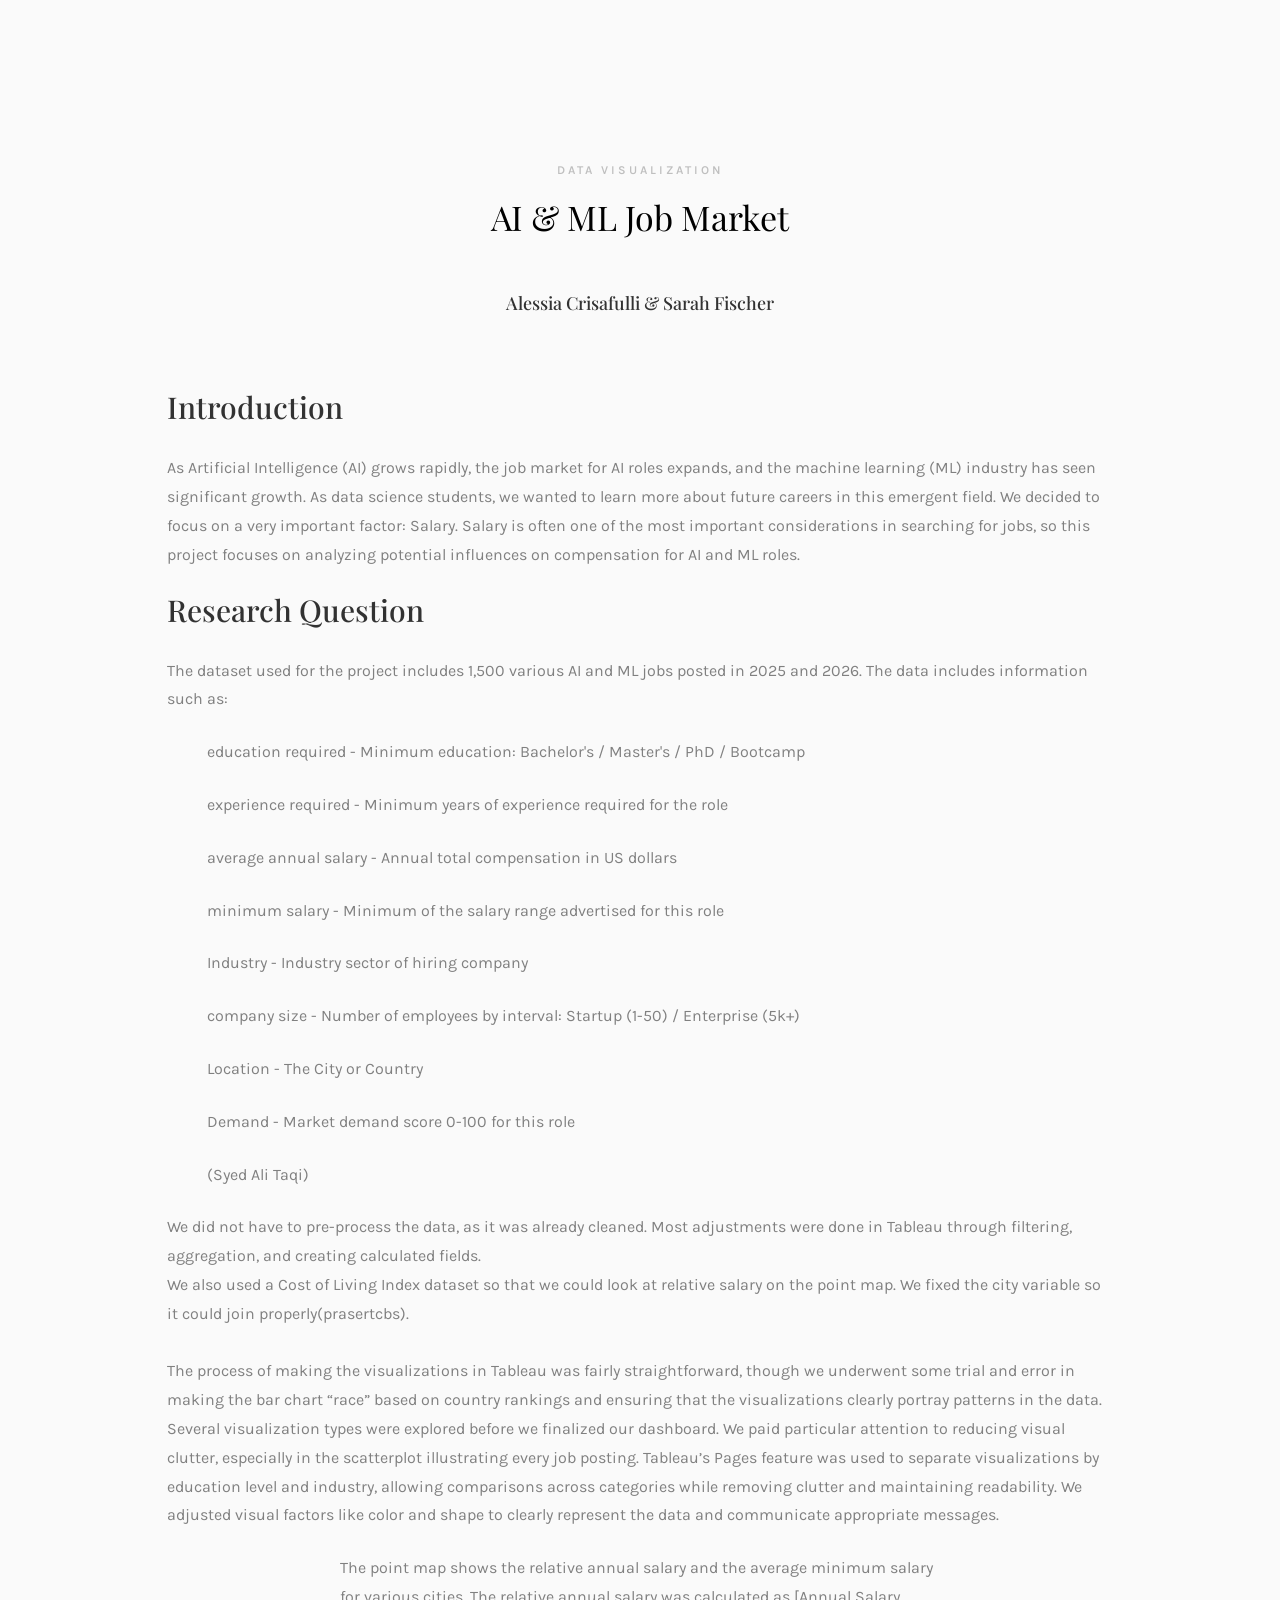
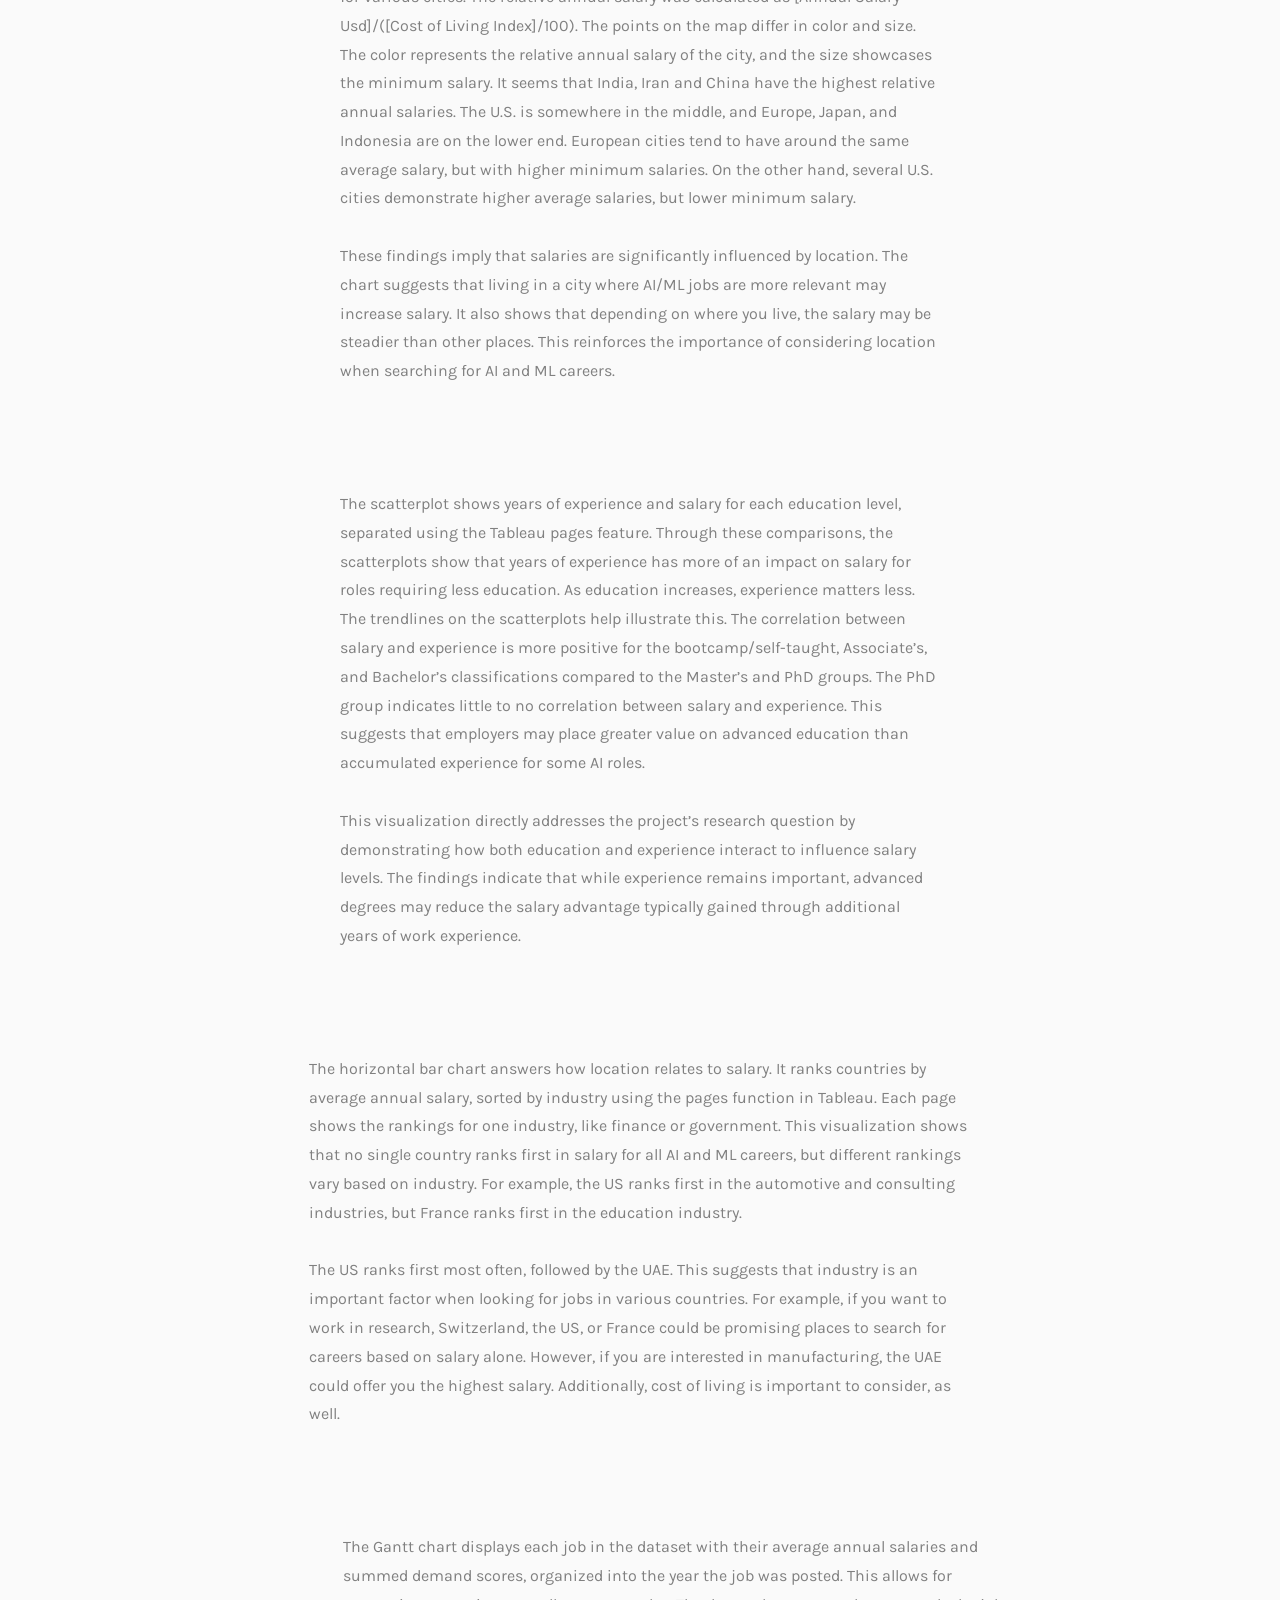
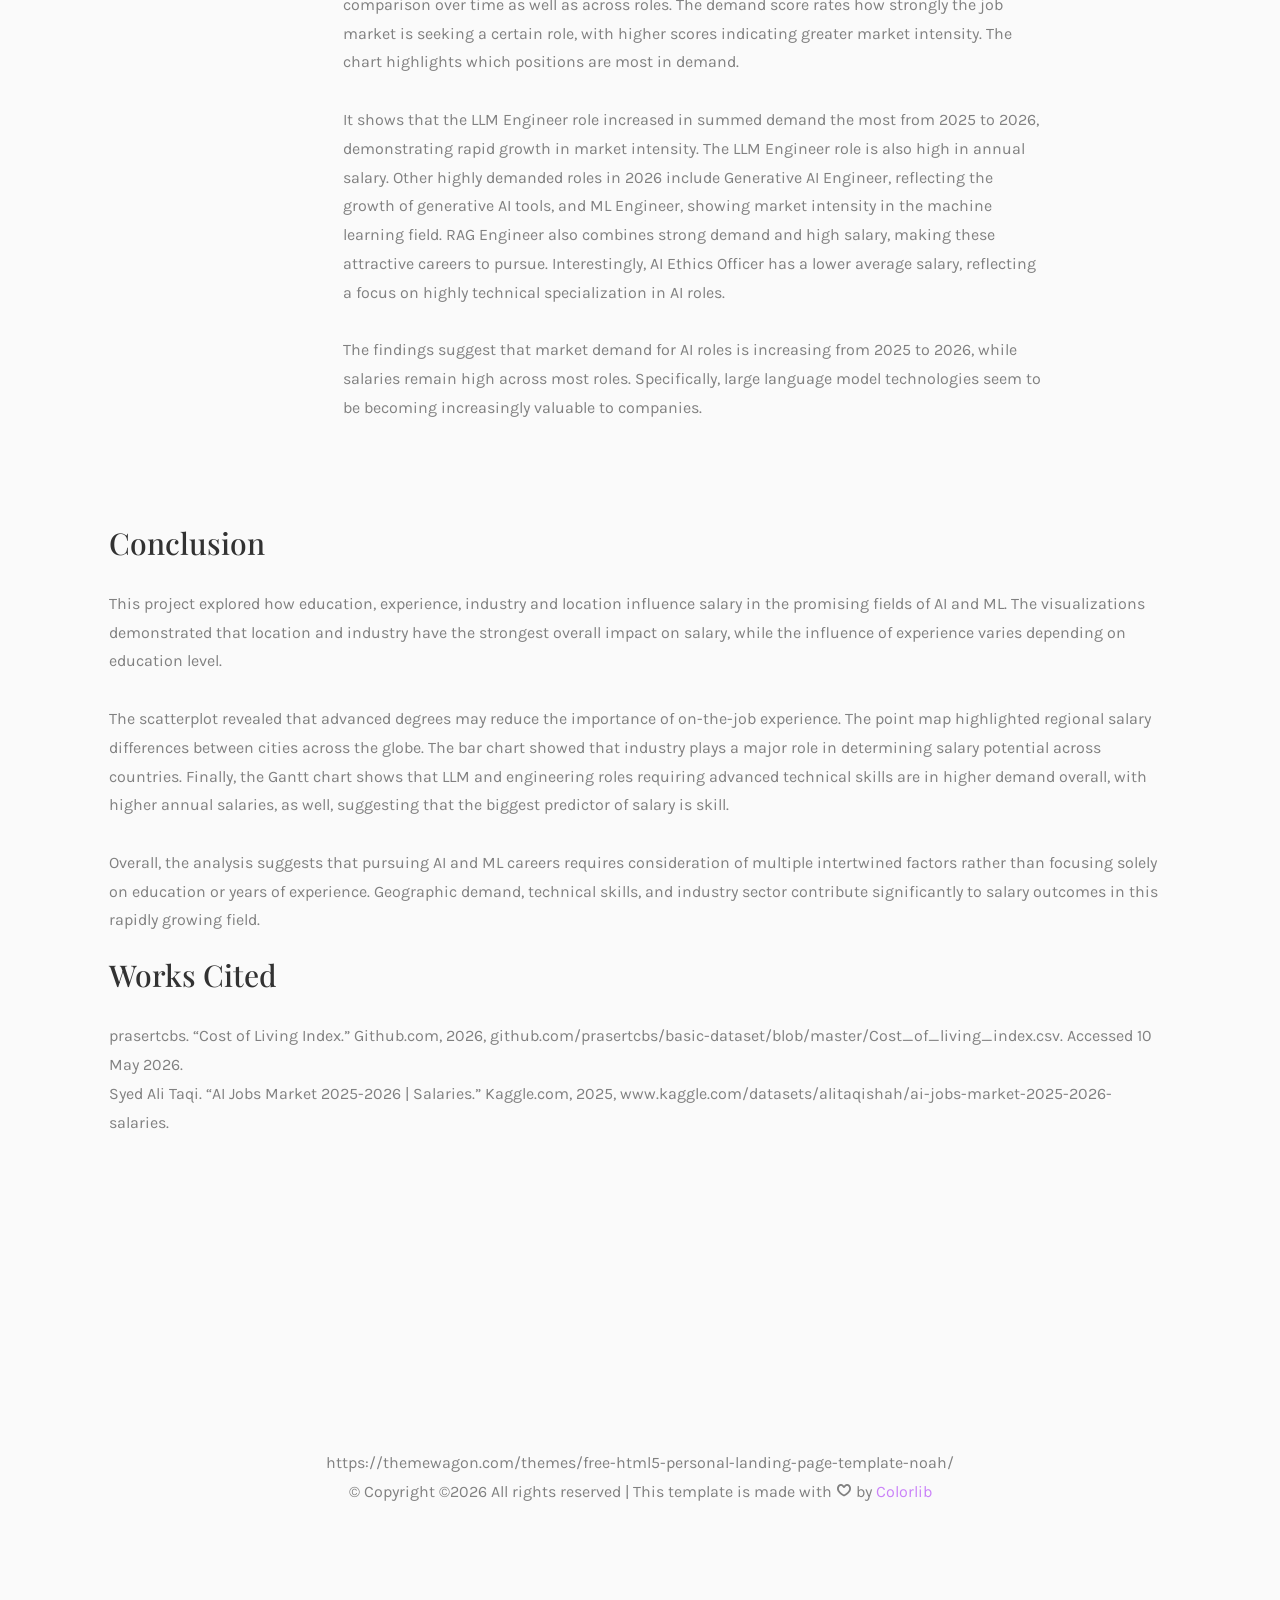
==== commit 104e771f: "final hopefully" ====
--- a/noah-master/index.html
+++ b/noah-master/index.html
@@ -101,8 +101,8 @@
 					</div>
 					<div class="col-md-10 col-md-offset-1">
 						<div class="work-entry animate-box">
-										<div class='tableauPlaceholder' id='viz1778442774634' style='position: relative'><noscript><a href='#'><img alt='How Expirience Relates to Salary - PhD ' src='https:&#47;&#47;public.tableau.com&#47;static&#47;images&#47;Ci&#47;CitiesRelativeAnnualMinimumSalary&#47;Experience_SalaryScatter&#47;1_rss.png' style='border: none' /></a></noscript><object class='tableauViz'  style='display:none;'><param name='host_url' value='https%3A%2F%2Fpublic.tableau.com%2F' /> <param name='embed_code_version' value='3' /> <param name='site_root' value='' /><param name='name' value='CitiesRelativeAnnualMinimumSalary&#47;Experience_SalaryScatter' /><param name='tabs' value='no' /><param name='toolbar' value='yes' /><param name='static_image' value='https:&#47;&#47;public.tableau.com&#47;static&#47;images&#47;Ci&#47;CitiesRelativeAnnualMinimumSalary&#47;Experience_SalaryScatter&#47;1.png' /> <param name='animate_transition' value='yes' /><param name='display_static_image' value='yes' /><param name='display_spinner' value='yes' /><param name='display_overlay' value='yes' /><param name='display_count' value='yes' /><param name='language' value='en-US' /><param name='filter' value='publish=yes' /></object></div>                <script type='text/javascript'>                    var divElement = document.getElementById('viz1778442774634');                    var vizElement = divElement.getElementsByTagName('object')[0];                    vizElement.style.width='100%';vizElement.style.height=(divElement.offsetWidth*0.75)+'px';                    var scriptElement = document.createElement('script');                    scriptElement.src = 'https://public.tableau.com/javascripts/api/viz_v1.js';                    vizElement.parentNode.insertBefore(scriptElement, vizElement);                </script>									<div class="col-md-12 col-md-offset-0">
-										<div class="col-md-8 col-md-offset-2">
+							<div class='tableauPlaceholder' id='viz1778447605680' style='position: relative'><noscript><a href='#'><img alt='How Experience Relates to Salary - PhD ' src='https:&#47;&#47;public.tableau.com&#47;static&#47;images&#47;Ci&#47;CitiesRelativeAnnualMinimumSalary&#47;Experience_SalaryScatter&#47;1_rss.png' style='border: none' /></a></noscript><object class='tableauViz'  style='display:none;'><param name='host_url' value='https%3A%2F%2Fpublic.tableau.com%2F' /> <param name='embed_code_version' value='3' /> <param name='site_root' value='' /><param name='name' value='CitiesRelativeAnnualMinimumSalary&#47;Experience_SalaryScatter' /><param name='tabs' value='no' /><param name='toolbar' value='yes' /><param name='static_image' value='https:&#47;&#47;public.tableau.com&#47;static&#47;images&#47;Ci&#47;CitiesRelativeAnnualMinimumSalary&#47;Experience_SalaryScatter&#47;1.png' /> <param name='animate_transition' value='yes' /><param name='display_static_image' value='yes' /><param name='display_spinner' value='yes' /><param name='display_overlay' value='yes' /><param name='display_count' value='yes' /><param name='language' value='en-US' /><param name='filter' value='publish=yes' /></object></div>                <script type='text/javascript'>                    var divElement = document.getElementById('viz1778447605680');                    var vizElement = divElement.getElementsByTagName('object')[0];                    vizElement.style.width='100%';vizElement.style.height=(divElement.offsetWidth*0.75)+'px';                    var scriptElement = document.createElement('script');                    scriptElement.src = 'https://public.tableau.com/javascripts/api/viz_v1.js';                    vizElement.parentNode.insertBefore(scriptElement, vizElement);                </script>
+							<div class="col-md-8 col-md-offset-2">
 											<div class="desc">
 												<p>The scatterplot shows years of experience and salary for each education level, separated using the Tableau pages feature. Through these comparisons, the scatterplots show that years of experience has more of an impact on salary for roles requiring less education. As education increases, experience matters less. The trendlines on the scatterplots help illustrate this. The correlation between salary and experience is more positive for the bootcamp/self-taught, Associate’s, and Bachelor’s classifications compared to the Master’s and PhD groups. The PhD group indicates little to no correlation between salary and experience. This suggests that employers may place greater value on advanced education than accumulated experience for some AI roles. 
 
